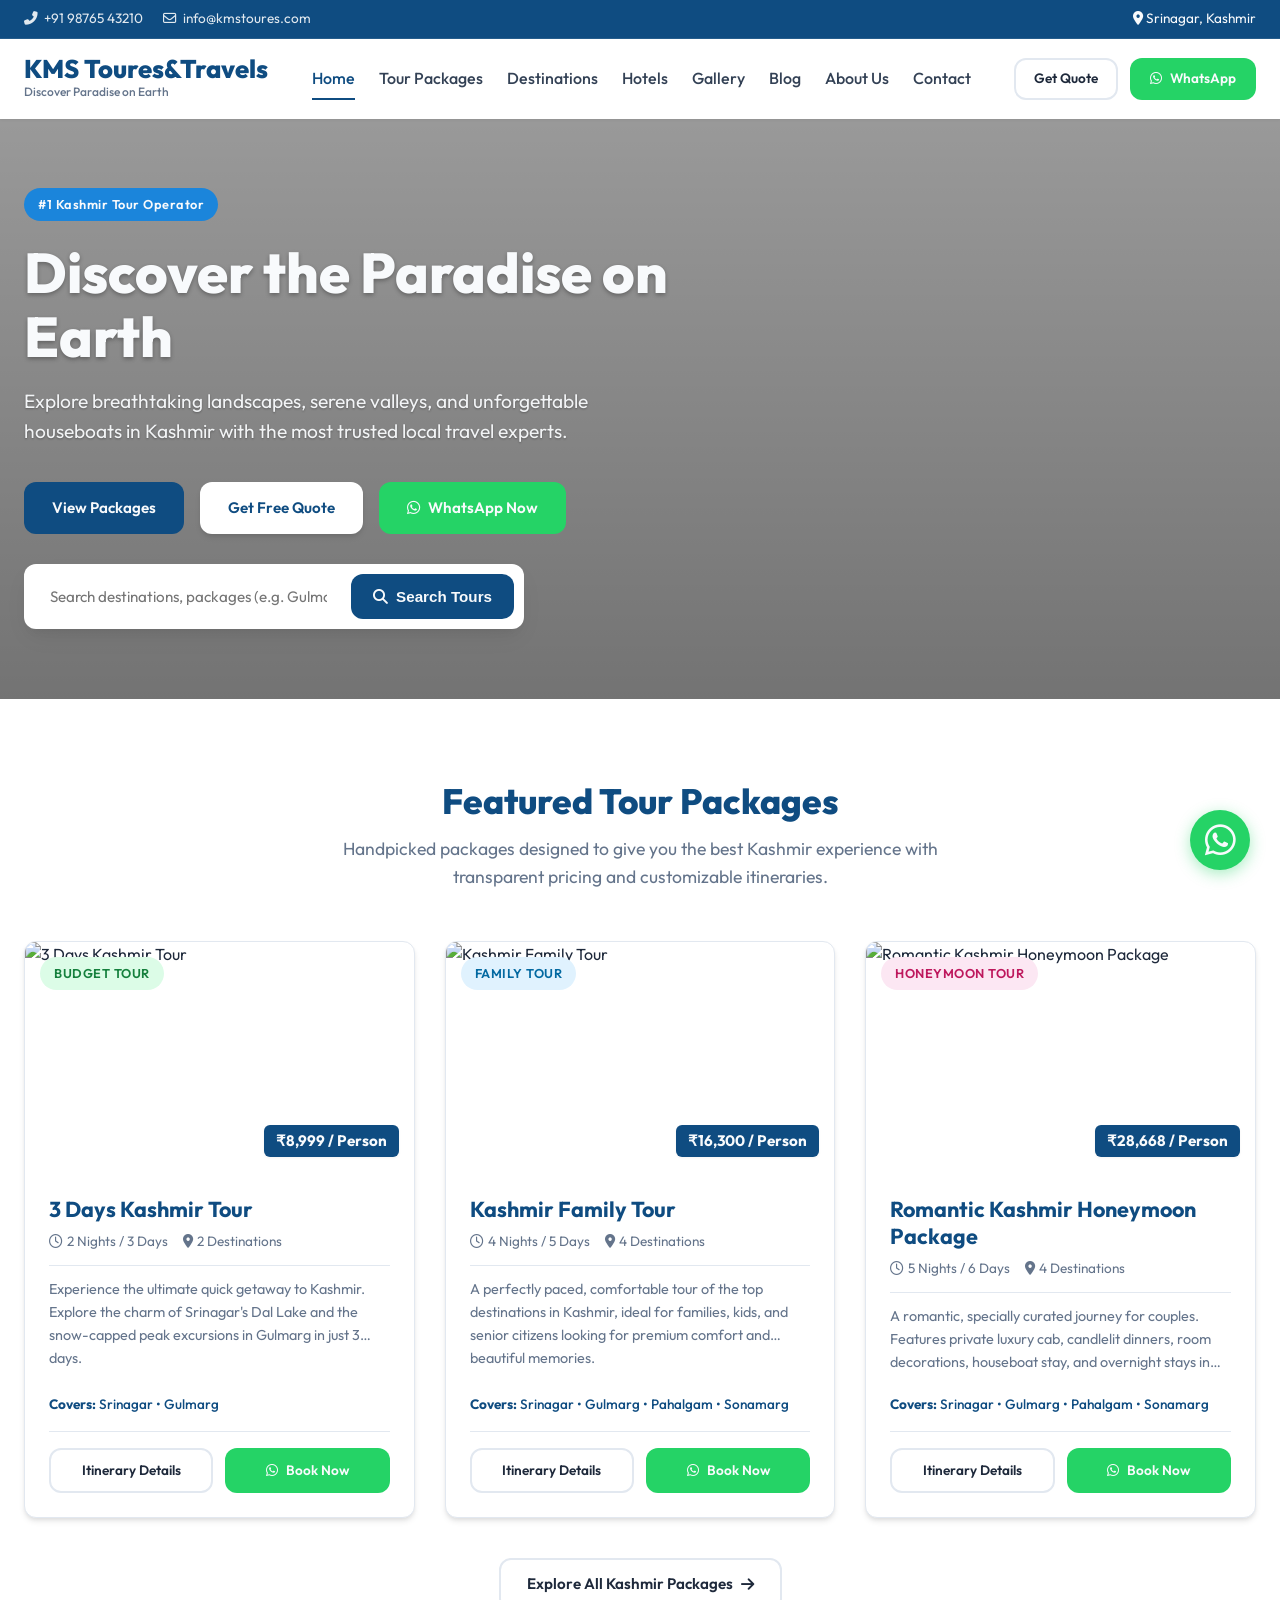
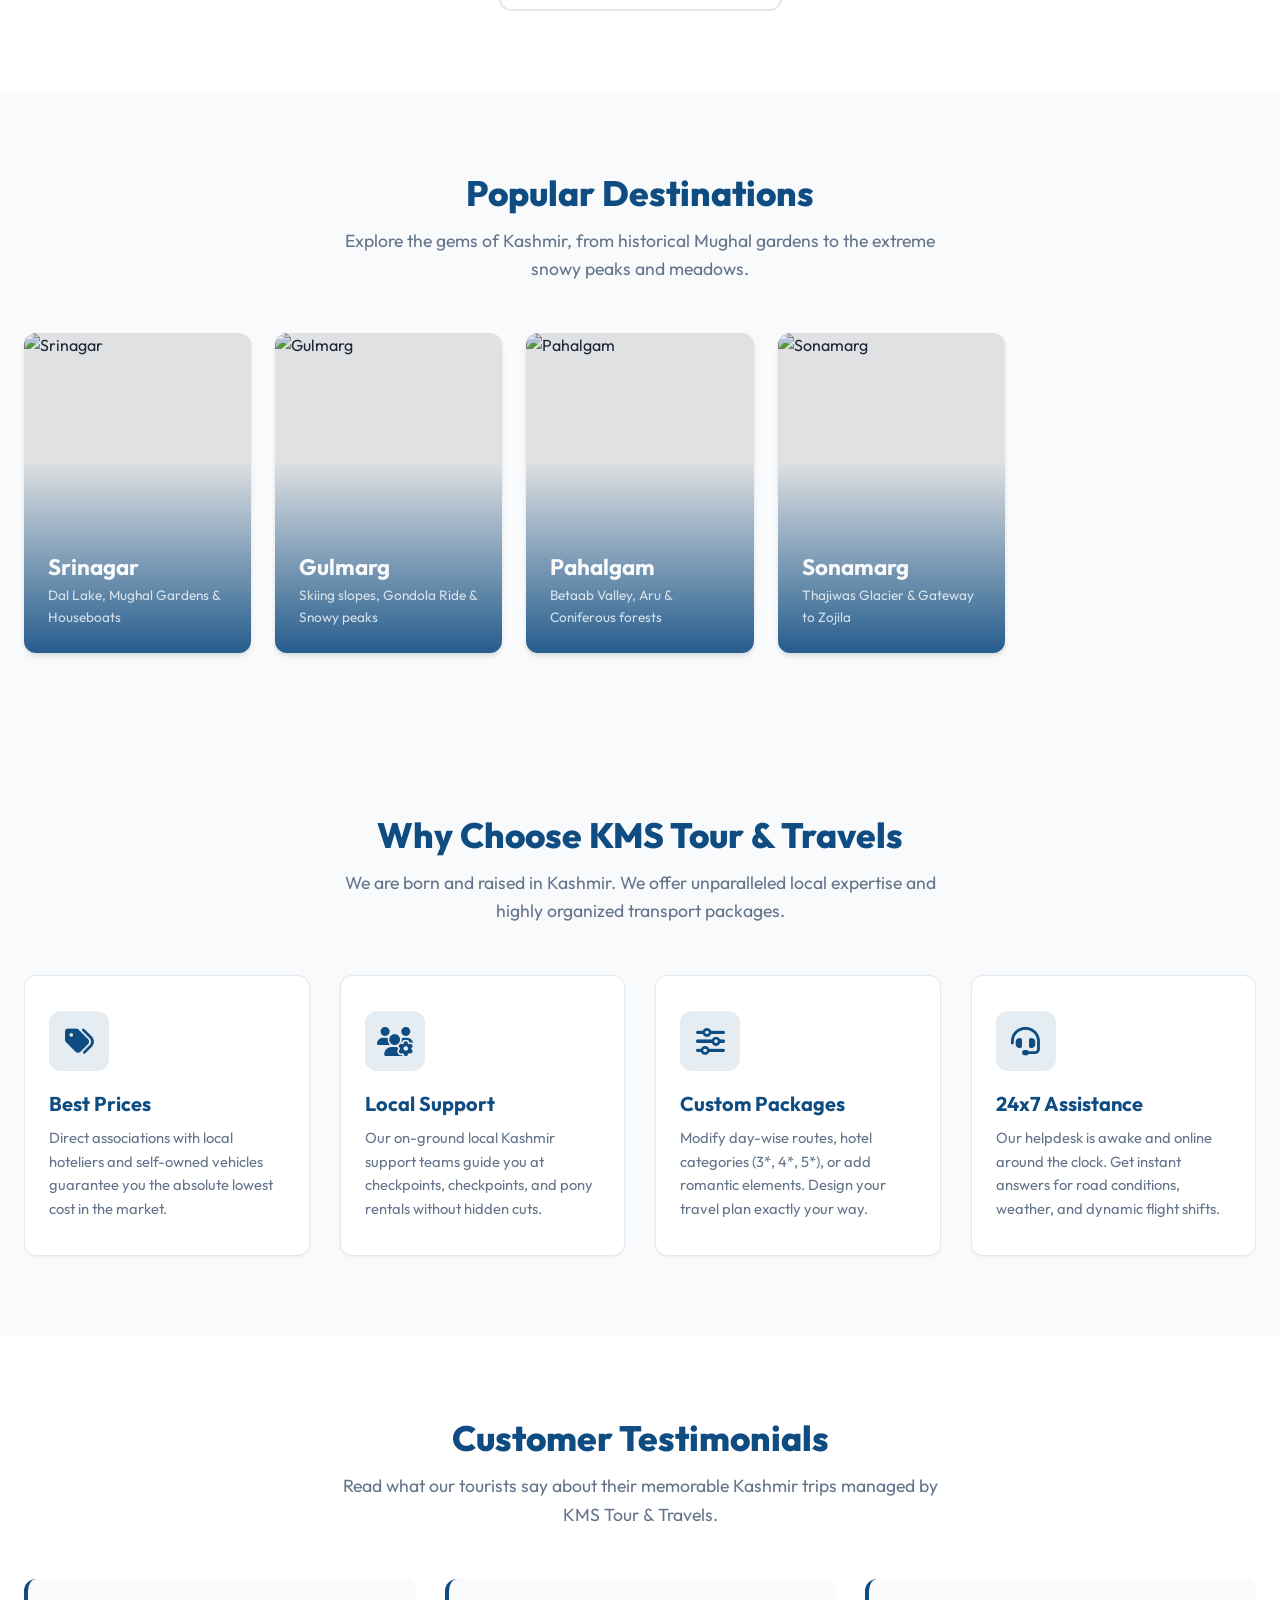
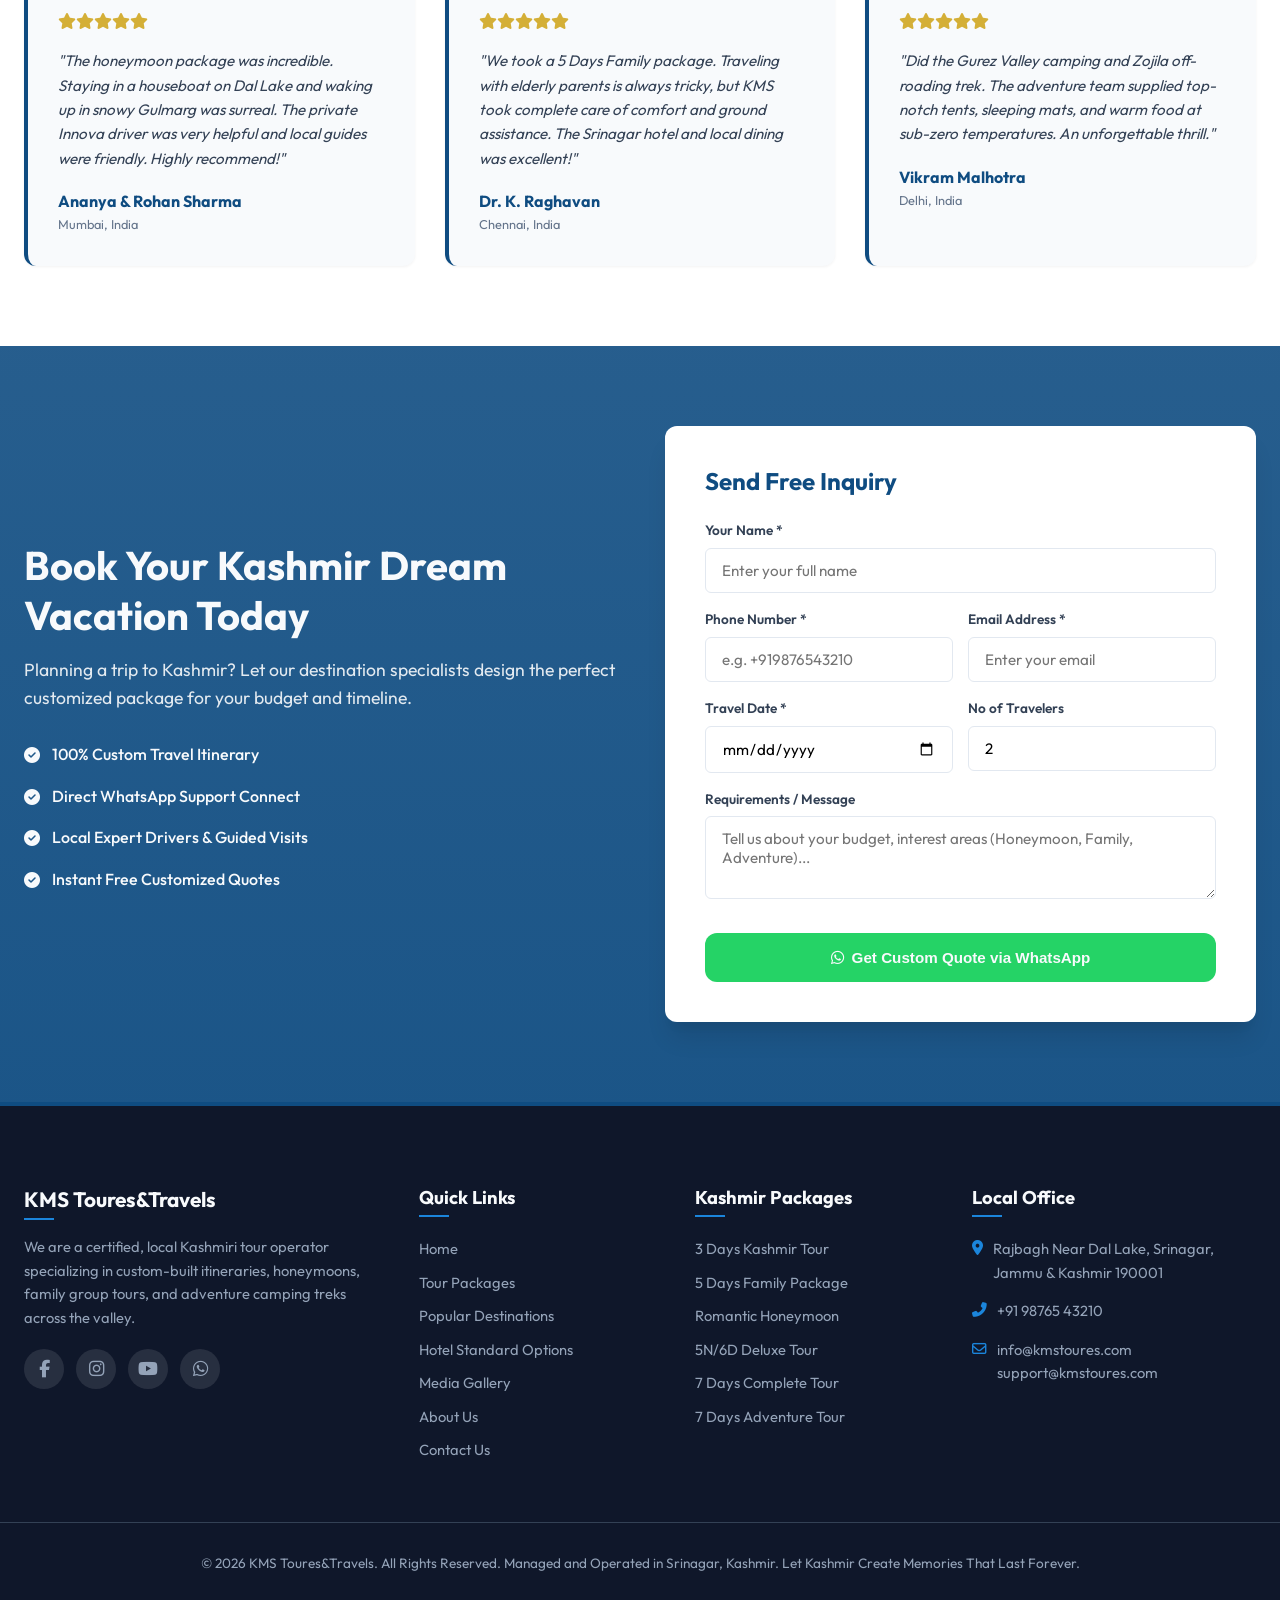
==== index.html @ 46120fe6 "Add responsive frontend website matching SRS and PPT slides" ====
<!DOCTYPE html>
<html lang="en">
<head>
  <meta charset="UTF-8">
  <meta name="viewport" content="width=device-width, initial-scale=1.0">
  <title>KMS Toures&Travels | Discover Paradise on Earth (Kashmir Tour Packages 2026)</title>
  <meta name="description" content="KMS Toures & Travels provides premium Kashmir tour packages. Experience Srinagar, Gulmarg, Pahalgam, and Sonamarg with local experts, custom packages, and 24x7 support.">
  <meta name="keywords" content="Kashmir Tour Packages, Kashmir Family Tour, Kashmir Honeymoon Package, Kashmir Trip Cost, Srinagar Gulmarg Pahalgam Tour, Best Kashmir Tour Package">
  
  <!-- Font Awesome Icons -->
  <link rel="stylesheet" href="https://cdnjs.cloudflare.com/ajax/libs/font-awesome/6.4.0/css/all.min.css">
  
  <!-- CSS Stylesheet -->
  <link rel="stylesheet" href="assets/css/style.css">
</head>
<body>

  <!-- Top Contact Bar -->
  <div class="top-bar">
    <div class="container flex justify-between align-center">
      <div class="contact-info">
        <a href="tel:+919876543210"><i class="fas fa-phone-alt"></i> +91 98765 43210</a>
        <a href="mailto:info@kmstoures.com"><i class="far fa-envelope"></i> info@kmstoures.com</a>
      </div>
      <div class="contact-info">
        <span><i class="fas fa-map-marker-alt"></i> Srinagar, Kashmir</span>
      </div>
    </div>
  </div>

  <!-- Header & Navbar -->
  <header>
    <div class="container navbar flex justify-between align-center">
      <a href="index.html" class="logo">
        <h1>KMS Toures&Travels</h1>
        <p>Discover Paradise on Earth</p>
      </a>
      
      <nav class="nav-menu">
        <a href="index.html" class="active">Home</a>
        <a href="packages.html">Tour Packages</a>
        <a href="destinations.html">Destinations</a>
        <a href="hotels.html">Hotels</a>
        <a href="gallery.html">Gallery</a>
        <a href="blog.html">Blog</a>
        <a href="about.html">About Us</a>
        <a href="contact.html">Contact</a>
      </nav>

      <div class="nav-actions align-center">
        <a href="contact.html" class="btn btn-outline">Get Quote</a>
        <a href="https://api.whatsapp.com/send?phone=919876543210" target="_blank" class="btn btn-whatsapp"><i class="fab fa-whatsapp"></i> WhatsApp</a>
      </div>

      <button class="menu-toggle">
        <i class="fas fa-bars"></i>
      </button>
    </div>
  </header>

  <!-- Hero Section -->
  <section class="hero">
    <div class="container">
      <div class="hero-content">
        <span class="hero-badge">#1 Kashmir Tour Operator</span>
        <h1>Discover the Paradise on Earth</h1>
        <p>Explore breathtaking landscapes, serene valleys, and unforgettable houseboats in Kashmir with the most trusted local travel experts.</p>
        
        <div class="hero-ctas">
          <a href="packages.html" class="btn btn-primary">View Packages</a>
          <a href="contact.html" class="btn btn-white">Get Free Quote</a>
          <a href="https://api.whatsapp.com/send?phone=919876543210" target="_blank" class="btn btn-whatsapp"><i class="fab fa-whatsapp"></i> WhatsApp Now</a>
        </div>

        <div class="search-container">
          <input type="text" id="home-search-input" placeholder="Search destinations, packages (e.g. Gulmarg, Honeymoon)...">
          <button id="home-search-btn" class="btn btn-primary"><i class="fas fa-search"></i> Search Tours</button>
        </div>
      </div>
    </div>
  </section>

  <!-- Featured Tour Packages -->
  <section class="section-padding">
    <div class="container">
      <div class="section-header text-center">
        <h2>Featured Tour Packages</h2>
        <p>Handpicked packages designed to give you the best Kashmir experience with transparent pricing and customizable itineraries.</p>
      </div>

      <div class="grid packages-grid" id="featured-packages-container">
        <!-- Dynamically Rendered via JS -->
      </div>

      <div class="text-center" style="margin-top: 40px;">
        <a href="packages.html" class="btn btn-outline">Explore All Kashmir Packages <i class="fas fa-arrow-right"></i></a>
      </div>
    </div>
  </section>

  <!-- Popular Destinations Grid -->
  <section class="section-padding" style="background-color: var(--bg-light);">
    <div class="container">
      <div class="section-header text-center">
        <h2>Popular Destinations</h2>
        <p>Explore the gems of Kashmir, from historical Mughal gardens to the extreme snowy peaks and meadows.</p>
      </div>

      <div class="grid destinations-grid">
        <div class="destination-card" onclick="window.location.href='destinations.html'">
          <img src="https://images.unsplash.com/photo-1595841696660-35cc59430a3b?auto=format&fit=crop&w=400&q=80" alt="Srinagar">
          <div class="destination-overlay">
            <h3>Srinagar</h3>
            <span>Dal Lake, Mughal Gardens & Houseboats</span>
          </div>
        </div>
        <div class="destination-card" onclick="window.location.href='destinations.html'">
          <img src="https://images.unsplash.com/photo-1566837945700-30057527ade0?auto=format&fit=crop&w=400&q=80" alt="Gulmarg">
          <div class="destination-overlay">
            <h3>Gulmarg</h3>
            <span>Skiing slopes, Gondola Ride & Snowy peaks</span>
          </div>
        </div>
        <div class="destination-card" onclick="window.location.href='destinations.html'">
          <img src="https://images.unsplash.com/photo-1590053413809-51c385115c6e?auto=format&fit=crop&w=400&q=80" alt="Pahalgam">
          <div class="destination-overlay">
            <h3>Pahalgam</h3>
            <span>Betaab Valley, Aru & Coniferous forests</span>
          </div>
        </div>
        <div class="destination-card" onclick="window.location.href='destinations.html'">
          <img src="https://images.unsplash.com/photo-1626082927389-6cd097cdc6ec?auto=format&fit=crop&w=400&q=80" alt="Sonamarg">
          <div class="destination-overlay">
            <h3>Sonamarg</h3>
            <span>Thajiwas Glacier & Gateway to Zojila</span>
          </div>
        </div>
      </div>
    </div>
  </section>

  <!-- Why Choose Us -->
  <section class="section-padding why-choose-us">
    <div class="container">
      <div class="section-header text-center">
        <h2>Why Choose KMS Tour & Travels</h2>
        <p>We are born and raised in Kashmir. We offer unparalleled local expertise and highly organized transport packages.</p>
      </div>

      <div class="grid features-grid">
        <div class="feature-box">
          <div class="feature-icon-wrap"><i class="fas fa-tags"></i></div>
          <h3>Best Prices</h3>
          <p>Direct associations with local hoteliers and self-owned vehicles guarantee you the absolute lowest cost in the market.</p>
        </div>
        <div class="feature-box">
          <div class="feature-icon-wrap"><i class="fas fa-users-cog"></i></div>
          <h3>Local Support</h3>
          <p>Our on-ground local Kashmir support teams guide you at checkpoints, checkpoints, and pony rentals without hidden cuts.</p>
        </div>
        <div class="feature-box">
          <div class="feature-icon-wrap"><i class="fas fa-sliders-h"></i></div>
          <h3>Custom Packages</h3>
          <p>Modify day-wise routes, hotel categories (3*, 4*, 5*), or add romantic elements. Design your travel plan exactly your way.</p>
        </div>
        <div class="feature-box">
          <div class="feature-icon-wrap"><i class="fas fa-headset"></i></div>
          <h3>24x7 Assistance</h3>
          <p>Our helpdesk is awake and online around the clock. Get instant answers for road conditions, weather, and dynamic flight shifts.</p>
        </div>
      </div>
    </div>
  </section>

  <!-- Testimonials Section -->
  <section class="section-padding testimonials-section">
    <div class="container">
      <div class="section-header text-center">
        <h2>Customer Testimonials</h2>
        <p>Read what our tourists say about their memorable Kashmir trips managed by KMS Tour & Travels.</p>
      </div>

      <div class="grid testimonials-grid">
        <div class="testimonial-card">
          <div class="rating">
            <i class="fas fa-star"></i><i class="fas fa-star"></i><i class="fas fa-star"></i><i class="fas fa-star"></i><i class="fas fa-star"></i>
          </div>
          <p>"The honeymoon package was incredible. Staying in a houseboat on Dal Lake and waking up in snowy Gulmarg was surreal. The private Innova driver was very helpful and local guides were friendly. Highly recommend!"</p>
          <div class="user-info">
            <h4>Ananya & Rohan Sharma</h4>
            <span>Mumbai, India</span>
          </div>
        </div>
        <div class="testimonial-card">
          <div class="rating">
            <i class="fas fa-star"></i><i class="fas fa-star"></i><i class="fas fa-star"></i><i class="fas fa-star"></i><i class="fas fa-star"></i>
          </div>
          <p>"We took a 5 Days Family package. Traveling with elderly parents is always tricky, but KMS took complete care of comfort and ground assistance. The Srinagar hotel and local dining was excellent!"</p>
          <div class="user-info">
            <h4>Dr. K. Raghavan</h4>
            <span>Chennai, India</span>
          </div>
        </div>
        <div class="testimonial-card">
          <div class="rating">
            <i class="fas fa-star"></i><i class="fas fa-star"></i><i class="fas fa-star"></i><i class="fas fa-star"></i><i class="fas fa-star"></i>
          </div>
          <p>"Did the Gurez Valley camping and Zojila off-roading trek. The adventure team supplied top-notch tents, sleeping mats, and warm food at sub-zero temperatures. An unforgettable thrill."</p>
          <div class="user-info">
            <h4>Vikram Malhotra</h4>
            <span>Delhi, India</span>
          </div>
        </div>
      </div>
    </div>
  </section>

  <!-- Quick Inquiry Form Section -->
  <section class="section-padding quick-inquiry-section">
    <div class="container grid inquiry-wrapper">
      <div class="inquiry-info">
        <h2>Book Your Kashmir Dream Vacation Today</h2>
        <p>Planning a trip to Kashmir? Let our destination specialists design the perfect customized package for your budget and timeline.</p>
        <ul class="inquiry-bullets">
          <li><i class="fas fa-check-circle"></i> 100% Custom Travel Itinerary</li>
          <li><i class="fas fa-check-circle"></i> Direct WhatsApp Support Connect</li>
          <li><i class="fas fa-check-circle"></i> Local Expert Drivers & Guided Visits</li>
          <li><i class="fas fa-check-circle"></i> Instant Free Customized Quotes</li>
        </ul>
      </div>

      <div class="inquiry-form-card" id="quick-inquiry">
        <h3>Send Free Inquiry</h3>
        <form id="home-inquiry-form">
          <div class="form-group">
            <label for="name">Your Name *</label>
            <input type="text" name="name" class="form-control" placeholder="Enter your full name" required>
          </div>
          <div class="grid" style="grid-template-columns: 1fr 1fr; gap: 15px;">
            <div class="form-group">
              <label for="phone">Phone Number *</label>
              <input type="tel" name="phone" class="form-control" placeholder="e.g. +919876543210" required>
            </div>
            <div class="form-group">
              <label for="email">Email Address *</label>
              <input type="email" name="email" class="form-control" placeholder="Enter your email" required>
            </div>
          </div>
          <div class="grid" style="grid-template-columns: 1fr 1fr; gap: 15px;">
            <div class="form-group">
              <label for="travel_date">Travel Date *</label>
              <input type="date" name="travel_date" class="form-control" required>
            </div>
            <div class="form-group">
              <label for="travelers">No of Travelers</label>
              <input type="number" name="travelers" class="form-control" min="1" value="2">
            </div>
          </div>
          <div class="form-group">
            <label for="message">Requirements / Message</label>
            <textarea name="message" class="form-control" rows="3" placeholder="Tell us about your budget, interest areas (Honeymoon, Family, Adventure)..."></textarea>
          </div>
          <button type="submit" class="btn btn-whatsapp"><i class="fab fa-whatsapp"></i> Get Custom Quote via WhatsApp</button>
        </form>
      </div>
    </div>
  </section>

  <!-- Footer -->
  <footer>
    <div class="container grid footer-grid">
      <div class="footer-column">
        <h3 style="color: var(--text-light); font-size: 1.3rem; margin-bottom: 15px;">KMS Toures&Travels</h3>
        <p>We are a certified, local Kashmiri tour operator specializing in custom-built itineraries, honeymoons, family group tours, and adventure camping treks across the valley.</p>
        <div class="social-icons-group">
          <a href="#" target="_blank"><i class="fab fa-facebook-f"></i></a>
          <a href="#" target="_blank"><i class="fab fa-instagram"></i></a>
          <a href="#" target="_blank"><i class="fab fa-youtube"></i></a>
          <a href="https://api.whatsapp.com/send?phone=919876543210" target="_blank"><i class="fab fa-whatsapp"></i></a>
        </div>
      </div>
      <div class="footer-column">
        <h3>Quick Links</h3>
        <ul class="footer-links">
          <li><a href="index.html">Home</a></li>
          <li><a href="packages.html">Tour Packages</a></li>
          <li><a href="destinations.html">Popular Destinations</a></li>
          <li><a href="hotels.html">Hotel Standard Options</a></li>
          <li><a href="gallery.html">Media Gallery</a></li>
          <li><a href="about.html">About Us</a></li>
          <li><a href="contact.html">Contact Us</a></li>
        </ul>
      </div>
      <div class="footer-column">
        <h3>Kashmir Packages</h3>
        <ul class="footer-links">
          <li><a href="package-details.html?id=kashmir-3d">3 Days Kashmir Tour</a></li>
          <li><a href="package-details.html?id=family-5d">5 Days Family Package</a></li>
          <li><a href="package-details.html?id=honeymoon-6d">Romantic Honeymoon</a></li>
          <li><a href="package-details.html?id=srinagar-gulmarg-pahalgam-6d">5N/6D Deluxe Tour</a></li>
          <li><a href="package-details.html?id=complete-kashmir-7d">7 Days Complete Tour</a></li>
          <li><a href="package-details.html?id=adventure-kashmir">7 Days Adventure Tour</a></li>
        </ul>
      </div>
      <div class="footer-column">
        <h3>Local Office</h3>
        <ul class="footer-contact">
          <li><i class="fas fa-map-marker-alt"></i> <span>Rajbagh Near Dal Lake, Srinagar, Jammu & Kashmir 190001</span></li>
          <li><i class="fas fa-phone-alt"></i> <span>+91 98765 43210</span></li>
          <li><i class="far fa-envelope"></i> <span>info@kmstoures.com<br>support@kmstoures.com</span></li>
        </ul>
      </div>
    </div>
    <div class="footer-bottom">
      <div class="container">
        <p>&copy; 2026 KMS Toures&Travels. All Rights Reserved. Managed and Operated in Srinagar, Kashmir. Let Kashmir Create Memories That Last Forever.</p>
      </div>
    </div>
  </footer>

  <!-- Floating WhatsApp Button -->
  <a href="#" class="floating-whatsapp">
    <i class="fab fa-whatsapp"></i>
  </a>

  <!-- JavaScript Files -->
  <script src="assets/js/packages-data.js"></script>
  <script src="assets/js/main.js"></script>
</body>
</html>
---- assets/css/style.css ----
/* ==========================================================================
   KMS Tour & Travels - Premium Styling System
   ========================================================================== */

/* Import Google Fonts */
@import url('https://fonts.googleapis.com/css2?family=Outfit:wght@300;400;500;600;700;800&family=Playfair+Display:ital,wght@0,400;0,600;0,700;1,400&display=swap');

/* CSS Variables */
:root {
  --primary-color: #0f4c81; /* Royal Blue */
  --primary-rgb: 15, 76, 129;
  --secondary-color: #1b85db; /* Ice Blue */
  --accent-color: #25d366; /* WhatsApp Green */
  --accent-hover: #1ebd54;
  --gold-accent: #d4af37; /* Premium Gold */
  --text-dark: #1e293b;
  --text-muted: #64748b;
  --text-light: #f8fafc;
  --bg-light: #f8fafc;
  --bg-white: #ffffff;
  --border-color: #e2e8f0;
  
  /* Fonts */
  --font-heading: 'Playfair Display', serif;
  --font-body: 'Outfit', sans-serif;
  
  /* Transitions */
  --transition-fast: all 0.2s ease;
  --transition-normal: all 0.3s cubic-bezier(0.4, 0, 0.2, 1);
  --transition-slow: all 0.5s ease;
  
  /* Shadow & Radius */
  --shadow-sm: 0 1px 3px rgba(0,0,0,0.05);
  --shadow-md: 0 4px 6px -1px rgba(0,0,0,0.1), 0 2px 4px -1px rgba(0,0,0,0.06);
  --shadow-lg: 0 10px 25px -5px rgba(0,0,0,0.08), 0 8px 10px -6px rgba(0,0,0,0.05);
  --shadow-xl: 0 20px 25px -5px rgba(0,0,0,0.1), 0 10px 10px -5px rgba(0,0,0,0.04);
  
  --radius-sm: 6px;
  --radius-md: 12px;
  --radius-lg: 20px;
  --radius-full: 9999px;
  
  --max-width: 1280px;
}

/* Reset & Base Styles */
*, *::before, *::after {
  box-sizing: border-box;
  margin: 0;
  padding: 0;
}

html {
  scroll-behavior: smooth;
}

body {
  font-family: var(--font-body);
  color: var(--text-dark);
  background-color: var(--bg-white);
  line-height: 1.6;
  font-size: 16px;
  -webkit-font-smoothing: antialiased;
}

h1, h2, h3, h4, h5, h6 {
  font-family: var(--font-body);
  font-weight: 700;
  line-height: 1.25;
}

a {
  text-decoration: none;
  color: inherit;
  transition: var(--transition-fast);
}

img, video {
  max-width: 100%;
  height: auto;
  display: block;
}

ul {
  list-style: none;
}

.container {
  width: 100%;
  max-width: var(--max-width);
  margin: 0 auto;
  padding: 0 24px;
}

/* Utilities */
.section-padding {
  padding: 80px 0;
}
.text-center { text-align: center; }
.flex { display: flex; }
.grid { display: grid; }
.align-center { align-items: center; }
.justify-between { justify-content: space-between; }
.gap-1 { gap: 8px; }
.gap-2 { gap: 16px; }
.gap-3 { gap: 24px; }

/* Section Header */
.section-header {
  max-width: 600px;
  margin: 0 auto 50px auto;
}
.section-header h2 {
  font-size: 2.2rem;
  color: var(--primary-color);
  margin-bottom: 12px;
  font-family: var(--font-body);
  font-weight: 800;
  text-transform: capitalize;
}
.section-header p {
  color: var(--text-muted);
  font-size: 1.1rem;
}

/* Badge Categories */
.badge {
  display: inline-flex;
  align-items: center;
  padding: 6px 14px;
  border-radius: var(--radius-full);
  font-size: 0.8rem;
  font-weight: 600;
  text-transform: uppercase;
  letter-spacing: 0.5px;
}
.badge.family { background: #e0f2fe; color: #0369a1; }
.badge.honeymoon { background: #fce7f3; color: #be185d; }
.badge.adventure { background: #fef3c7; color: #b45309; }
.badge.budget { background: #dcfce7; color: #15803d; }
.badge.deluxe { background: #f3e8ff; color: #6b21a8; }
.badge.standard { background: #f1f5f9; color: #475569; }

/* Buttons */
.btn {
  display: inline-flex;
  align-items: center;
  justify-content: center;
  padding: 12px 26px;
  font-size: 0.95rem;
  font-weight: 600;
  border-radius: var(--radius-md);
  transition: var(--transition-normal);
  cursor: pointer;
  border: 2px solid transparent;
  gap: 8px;
}
.btn-primary {
  background-color: var(--primary-color);
  color: var(--text-light);
}
.btn-primary:hover {
  background-color: var(--secondary-color);
  transform: translateY(-2px);
  box-shadow: 0 4px 12px rgba(15, 76, 129, 0.25);
}
.btn-outline {
  border-color: var(--border-color);
  background-color: transparent;
  color: var(--text-dark);
}
.btn-outline:hover {
  border-color: var(--primary-color);
  color: var(--primary-color);
  transform: translateY(-2px);
}
.btn-white {
  background-color: var(--bg-white);
  color: var(--primary-color);
  box-shadow: var(--shadow-md);
}
.btn-white:hover {
  background-color: var(--primary-color);
  color: var(--text-light);
  transform: translateY(-2px);
}
.btn-whatsapp {
  background-color: var(--accent-color);
  color: var(--text-light);
}
.btn-whatsapp:hover {
  background-color: var(--accent-hover);
  transform: translateY(-2px);
  box-shadow: 0 4px 12px rgba(37, 211, 102, 0.25);
}

/* ==========================================================================
   Header & Top Bar
   ========================================================================== */
.top-bar {
  background-color: var(--primary-color);
  color: var(--text-light);
  padding: 8px 0;
  font-size: 0.85rem;
  font-weight: 400;
  border-bottom: 1px solid rgba(255,255,255,0.1);
}
.top-bar .contact-info, .top-bar .social-links {
  display: flex;
  gap: 20px;
}
.top-bar a {
  display: flex;
  align-items: center;
  gap: 6px;
  opacity: 0.9;
}
.top-bar a:hover {
  opacity: 1;
}

header {
  background-color: var(--bg-white);
  box-shadow: var(--shadow-sm);
  position: sticky;
  top: 0;
  z-index: 100;
}
.navbar {
  height: 80px;
}
.logo h1 {
  font-size: 1.6rem;
  color: var(--primary-color);
  font-weight: 800;
  line-height: 1;
}
.logo p {
  font-size: 0.75rem;
  color: var(--text-muted);
  font-weight: 500;
}
.nav-menu {
  display: flex;
  gap: 24px;
}
.nav-menu a {
  font-weight: 500;
  color: #334155;
  padding: 8px 0;
  position: relative;
}
.nav-menu a:hover, .nav-menu a.active {
  color: var(--primary-color);
}
.nav-menu a::after {
  content: '';
  position: absolute;
  bottom: 0;
  left: 0;
  width: 0;
  height: 2px;
  background-color: var(--primary-color);
  transition: var(--transition-fast);
}
.nav-menu a:hover::after, .nav-menu a.active::after {
  width: 100%;
}
.nav-actions {
  display: flex;
  gap: 12px;
}
.nav-actions .btn {
  padding: 8px 18px;
  font-size: 0.85rem;
}
.menu-toggle {
  display: none;
  background: none;
  border: none;
  font-size: 1.5rem;
  cursor: pointer;
  color: var(--text-dark);
}

/* ==========================================================================
   Hero Section
   ========================================================================== */
.hero {
  position: relative;
  min-height: 580px;
  display: flex;
  align-items: center;
  background: linear-gradient(rgba(0,0,0,0.4), rgba(0,0,0,0.55)), url('https://images.unsplash.com/photo-1566837945700-30057527ade0?auto=format&fit=crop&w=1600&q=80') no-repeat center center/cover;
  color: var(--text-light);
  padding: 60px 0;
}
.hero-content {
  max-width: 650px;
}
.hero-badge {
  background-color: var(--secondary-color);
  color: var(--text-light);
  display: inline-block;
  padding: 6px 14px;
  border-radius: var(--radius-full);
  font-weight: 600;
  font-size: 0.8rem;
  margin-bottom: 20px;
  letter-spacing: 0.5px;
}
.hero h1 {
  font-size: 3.5rem;
  line-height: 1.15;
  margin-bottom: 16px;
  font-weight: 800;
  text-shadow: 0 2px 4px rgba(0,0,0,0.3);
}
.hero p {
  font-size: 1.2rem;
  margin-bottom: 35px;
  opacity: 0.95;
  text-shadow: 0 1px 2px rgba(0,0,0,0.3);
}
.hero-ctas {
  display: flex;
  gap: 16px;
  flex-wrap: wrap;
}

/* Search Bar Container */
.search-container {
  background-color: var(--bg-white);
  border-radius: var(--radius-md);
  padding: 10px;
  box-shadow: var(--shadow-lg);
  margin-top: 30px;
  display: flex;
  gap: 8px;
  max-width: 500px;
}
.search-container input {
  border: none;
  padding: 12px 16px;
  font-size: 0.95rem;
  width: 100%;
  outline: none;
  font-family: var(--font-body);
}
.search-container .btn {
  padding: 12px 20px;
  white-space: nowrap;
}

/* ==========================================================================
   Home - featured & sections
   ========================================================================== */
.packages-grid {
  grid-template-columns: repeat(auto-fill, minmax(350px, 1fr));
  gap: 30px;
}
.package-card {
  background-color: var(--bg-white);
  border-radius: var(--radius-md);
  overflow: hidden;
  box-shadow: var(--shadow-md);
  transition: var(--transition-normal);
  display: flex;
  flex-direction: column;
  border: 1px solid var(--border-color);
  position: relative;
}
.package-card:hover {
  transform: translateY(-5px);
  box-shadow: var(--shadow-xl);
}
.card-image-wrap {
  position: relative;
  height: 230px;
  overflow: hidden;
}
.card-image-wrap img {
  width: 100%;
  height: 100%;
  object-fit: cover;
  transition: var(--transition-slow);
}
.package-card:hover .card-image-wrap img {
  transform: scale(1.08);
}
.card-badge {
  position: absolute;
  top: 15px;
  left: 15px;
  z-index: 10;
}
.card-price-badge {
  position: absolute;
  bottom: 15px;
  right: 15px;
  background-color: var(--primary-color);
  color: var(--text-light);
  padding: 4px 12px;
  border-radius: var(--radius-sm);
  font-weight: 700;
  font-size: 0.95rem;
  box-shadow: var(--shadow-sm);
}
.card-body {
  padding: 24px;
  display: flex;
  flex-direction: column;
  flex-grow: 1;
}
.card-body h3 {
  font-size: 1.35rem;
  color: var(--primary-color);
  margin-bottom: 8px;
}
.card-meta {
  display: flex;
  gap: 15px;
  font-size: 0.85rem;
  color: var(--text-muted);
  margin-bottom: 12px;
  border-bottom: 1px solid var(--border-color);
  padding-bottom: 12px;
}
.card-meta span {
  display: flex;
  align-items: center;
  gap: 4px;
}
.card-desc {
  font-size: 0.9rem;
  color: var(--text-muted);
  margin-bottom: 20px;
  display: -webkit-box;
  -webkit-line-clamp: 3;
  -webkit-box-orient: vertical;
  overflow: hidden;
  flex-grow: 1;
}
.card-footer {
  display: flex;
  gap: 12px;
  border-top: 1px solid var(--border-color);
  padding-top: 16px;
}
.card-footer .btn {
  flex: 1;
  padding: 10px;
  font-size: 0.85rem;
}

/* Destinations Grid */
.destinations-grid {
  grid-template-columns: repeat(auto-fill, minmax(220px, 1fr));
  gap: 24px;
}
.destination-card {
  height: 320px;
  border-radius: var(--radius-md);
  overflow: hidden;
  position: relative;
  box-shadow: var(--shadow-md);
  cursor: pointer;
}
.destination-card img {
  width: 100%;
  height: 100%;
  object-fit: cover;
  transition: var(--transition-slow);
}
.destination-overlay {
  position: absolute;
  inset: 0;
  background: linear-gradient(to top, rgba(15, 76, 129, 0.9) 0%, rgba(0,0,0,0.1) 60%);
  display: flex;
  flex-direction: column;
  justify-content: flex-end;
  padding: 24px;
  color: var(--text-light);
  transition: var(--transition-normal);
}
.destination-overlay h3 {
  font-size: 1.4rem;
  font-weight: 700;
  margin-bottom: 4px;
}
.destination-overlay span {
  font-size: 0.85rem;
  opacity: 0.8;
}
.destination-card:hover img {
  transform: scale(1.08);
}
.destination-card:hover .destination-overlay {
  background: linear-gradient(to top, rgba(15, 76, 129, 0.95) 0%, rgba(15, 76, 129, 0.4) 100%);
}

/* Why Choose Us Section */
.why-choose-us {
  background-color: var(--bg-light);
}
.features-grid {
  grid-template-columns: repeat(auto-fit, minmax(250px, 1fr));
  gap: 30px;
}
.feature-box {
  background: var(--bg-white);
  padding: 35px 24px;
  border-radius: var(--radius-md);
  border: 1px solid var(--border-color);
  box-shadow: var(--shadow-sm);
  transition: var(--transition-normal);
}
.feature-box:hover {
  transform: translateY(-5px);
  box-shadow: var(--shadow-lg);
  border-color: var(--secondary-color);
}
.feature-icon-wrap {
  width: 60px;
  height: 60px;
  border-radius: var(--radius-md);
  background-color: rgba(15, 76, 129, 0.1);
  color: var(--primary-color);
  display: flex;
  align-items: center;
  justify-content: center;
  font-size: 1.8rem;
  margin-bottom: 20px;
}
.feature-box h3 {
  font-size: 1.25rem;
  margin-bottom: 10px;
  color: var(--primary-color);
}
.feature-box p {
  font-size: 0.92rem;
  color: var(--text-muted);
}

/* Testimonials & Reviews */
.testimonials-section {
  background-color: var(--bg-white);
}
.testimonials-grid {
  grid-template-columns: repeat(auto-fit, minmax(300px, 1fr));
  gap: 30px;
}
.testimonial-card {
  background-color: var(--bg-light);
  padding: 30px;
  border-radius: var(--radius-md);
  border-left: 4px solid var(--primary-color);
  box-shadow: var(--shadow-sm);
}
.rating {
  color: var(--gold-accent);
  margin-bottom: 15px;
}
.testimonial-card p {
  font-style: italic;
  color: #334155;
  font-size: 0.95rem;
  margin-bottom: 20px;
}
.user-info h4 {
  font-size: 1rem;
  color: var(--primary-color);
}
.user-info span {
  font-size: 0.8rem;
  color: var(--text-muted);
}

/* Quick Inquiry Section */
.quick-inquiry-section {
  background: linear-gradient(rgba(15, 76, 129, 0.9), rgba(15, 76, 129, 0.95)), url('https://images.unsplash.com/photo-1598091383021-15ddea10925d?auto=format&fit=crop&w=1600&q=80') no-repeat center center/cover;
  color: var(--text-light);
}
.inquiry-wrapper {
  grid-template-columns: 1fr 1fr;
  gap: 50px;
  align-items: center;
}
.inquiry-info h2 {
  font-size: 2.5rem;
  margin-bottom: 16px;
  font-family: var(--font-body);
}
.inquiry-info p {
  font-size: 1.1rem;
  opacity: 0.9;
  margin-bottom: 30px;
}
.inquiry-bullets li {
  display: flex;
  align-items: center;
  gap: 12px;
  margin-bottom: 16px;
  font-weight: 500;
}
.inquiry-form-card {
  background: var(--bg-white);
  padding: 40px;
  border-radius: var(--radius-md);
  box-shadow: var(--shadow-xl);
  color: var(--text-dark);
}
.inquiry-form-card h3 {
  font-size: 1.5rem;
  color: var(--primary-color);
  margin-bottom: 24px;
}
.form-group {
  margin-bottom: 16px;
}
.form-group label {
  display: block;
  font-size: 0.85rem;
  font-weight: 600;
  margin-bottom: 6px;
  color: #334155;
}
.form-control {
  width: 100%;
  padding: 12px 16px;
  border: 1px solid var(--border-color);
  border-radius: var(--radius-sm);
  outline: none;
  font-family: var(--font-body);
  font-size: 0.95rem;
  transition: var(--transition-fast);
}
.form-control:focus {
  border-color: var(--primary-color);
  box-shadow: 0 0 0 3px rgba(15, 76, 129, 0.15);
}
.inquiry-form-card .btn {
  width: 100%;
  padding: 14px;
  margin-top: 10px;
}

/* ==========================================================================
   Page Headers (Shared)
   ========================================================================== */
.page-banner {
  background: linear-gradient(rgba(15, 76, 129, 0.85), rgba(15, 76, 129, 0.85)), url('https://images.unsplash.com/photo-1595841696660-35cc59430a3b?auto=format&fit=crop&w=1600&q=80') no-repeat center center/cover;
  color: var(--text-light);
  padding: 70px 0;
  text-center: center;
}
.page-banner h1 {
  font-size: 2.8rem;
  font-weight: 800;
  margin-bottom: 8px;
}
.breadcrumbs {
  font-size: 0.9rem;
  opacity: 0.9;
}
.breadcrumbs a:hover {
  text-decoration: underline;
}

/* ==========================================================================
   Package Details Page Styles
   ========================================================================== */
.details-layout {
  grid-template-columns: 2fr 1fr;
  gap: 40px;
}
.details-main-content h2.detail-sec-title {
  font-size: 1.6rem;
  color: var(--primary-color);
  margin: 30px 0 20px 0;
  padding-bottom: 8px;
  border-bottom: 2px solid var(--border-color);
}
.package-highlights-bar {
  display: flex;
  flex-wrap: wrap;
  gap: 15px;
  background-color: var(--bg-light);
  padding: 20px;
  border-radius: var(--radius-md);
  margin-bottom: 30px;
}
.highlight-pill {
  display: flex;
  align-items: center;
  gap: 8px;
  font-size: 0.9rem;
  font-weight: 500;
  color: #334155;
  background: var(--bg-white);
  padding: 8px 16px;
  border-radius: var(--radius-sm);
  border: 1px solid var(--border-color);
}
.highlight-pill i {
  color: var(--primary-color);
}

/* Day-wise Itinerary Accordion */
.itinerary-timeline {
  position: relative;
  padding-left: 24px;
}
.itinerary-timeline::before {
  content: '';
  position: absolute;
  left: 10px;
  top: 15px;
  bottom: 15px;
  width: 2px;
  background-color: var(--border-color);
  z-index: 1;
}
.itinerary-day-card {
  background: var(--bg-white);
  border: 1px solid var(--border-color);
  border-radius: var(--radius-md);
  margin-bottom: 20px;
  position: relative;
  z-index: 2;
  box-shadow: var(--shadow-sm);
  transition: var(--transition-normal);
}
.itinerary-day-card::before {
  content: '';
  position: absolute;
  left: -20px;
  top: 24px;
  width: 10px;
  height: 10px;
  border-radius: 50%;
  background-color: var(--primary-color);
  box-shadow: 0 0 0 4px rgba(15, 76, 129, 0.2);
}
.itinerary-day-header {
  padding: 20px 24px;
  display: flex;
  justify-content: space-between;
  align-items: center;
  cursor: pointer;
  user-select: none;
}
.itinerary-day-title {
  display: flex;
  align-items: flex-start;
  gap: 15px;
}
.day-number {
  background: var(--primary-color);
  color: var(--text-light);
  font-weight: 700;
  font-size: 0.85rem;
  width: 50px;
  height: 24px;
  display: flex;
  align-items: center;
  justify-content: center;
  border-radius: var(--radius-sm);
  flex-shrink: 0;
  margin-top: 2px;
}
.day-title-text h4 {
  font-size: 1.1rem;
  color: var(--primary-color);
}
.day-travel-time {
  font-size: 0.8rem;
  color: var(--text-muted);
  font-weight: 500;
}
.itinerary-day-header i {
  font-size: 1.2rem;
  color: var(--text-muted);
  transition: var(--transition-fast);
}
.itinerary-day-content {
  padding: 0 24px 24px 24px;
  border-top: 1px dashed var(--border-color);
  display: none;
}
.itinerary-day-card.active .itinerary-day-content {
  display: block;
}
.itinerary-day-card.active .itinerary-day-header i {
  transform: rotate(180deg);
  color: var(--primary-color);
}
.places-pill-list {
  display: flex;
  flex-wrap: wrap;
  gap: 8px;
  margin: 15px 0 10px 0;
}
.places-pill {
  font-size: 0.8rem;
  background-color: var(--bg-light);
  color: var(--primary-color);
  padding: 4px 10px;
  border-radius: var(--radius-sm);
  font-weight: 500;
  border: 1px solid var(--border-color);
}
.itinerary-day-content p {
  font-size: 0.95rem;
  color: #334155;
}
.itinerary-stay-badge {
  display: inline-flex;
  align-items: center;
  gap: 6px;
  margin-top: 12px;
  font-size: 0.82rem;
  font-weight: 600;
  color: var(--text-muted);
}

/* Pricing Table CSS */
.pricing-table-container {
  overflow-x: auto;
  margin: 20px 0;
  border-radius: var(--radius-md);
  border: 1px solid var(--border-color);
  box-shadow: var(--shadow-sm);
}
.price-table {
  width: 100%;
  border-collapse: collapse;
  text-align: left;
  background: var(--bg-white);
  min-width: 500px;
}
.price-table th, .price-table td {
  padding: 18px 24px;
  border-bottom: 1px solid var(--border-color);
}
.price-table th {
  background-color: var(--bg-light);
  color: var(--primary-color);
  font-weight: 700;
  font-size: 0.95rem;
}
.price-table td.price-cell {
  font-size: 1.15rem;
  font-weight: 700;
  color: var(--primary-color);
}
.price-table tr:last-child td {
  border-bottom: none;
}
.price-table tr.highlighted-row {
  background-color: rgba(15, 76, 129, 0.03);
}

/* Inclusions & Exclusions */
.inout-grid {
  grid-template-columns: 1fr 1fr;
  gap: 30px;
}
.inout-card {
  padding: 24px;
  border-radius: var(--radius-md);
  border: 1px solid var(--border-color);
  background: var(--bg-white);
}
.inout-card.inclusions { border-top: 4px solid var(--primary-color); }
.inout-card.exclusions { border-top: 4px solid #ef4444; }
.inout-card h3 {
  font-size: 1.25rem;
  margin-bottom: 18px;
  display: flex;
  align-items: center;
  gap: 8px;
}
.inout-card.inclusions h3 { color: var(--primary-color); }
.inout-card.exclusions h3 { color: #ef4444; }
.inout-list li {
  font-size: 0.92rem;
  color: #334155;
  margin-bottom: 12px;
  display: flex;
  align-items: flex-start;
  gap: 10px;
}
.inout-list li i {
  margin-top: 4px;
  flex-shrink: 0;
}
.inout-list li i.fa-check-circle { color: var(--primary-color); }
.inout-list li i.fa-times-circle { color: #ef4444; }

/* FAQ details styling */
.faq-accordion {
  border: 1px solid var(--border-color);
  border-radius: var(--radius-md);
  overflow: hidden;
}
.faq-item {
  border-bottom: 1px solid var(--border-color);
  background: var(--bg-white);
}
.faq-item:last-child {
  border-bottom: none;
}
.faq-question {
  padding: 20px 24px;
  display: flex;
  justify-content: space-between;
  align-items: center;
  cursor: pointer;
  font-weight: 600;
  color: var(--primary-color);
}
.faq-answer {
  padding: 0 24px 20px 24px;
  color: var(--text-muted);
  font-size: 0.92rem;
  display: none;
}
.faq-item.active .faq-answer {
  display: block;
}
.faq-item.active .faq-question i {
  transform: rotate(180deg);
  color: var(--primary-color);
}

/* Sidebar Inquiry Card */
.sidebar-sticky {
  position: sticky;
  top: 100px;
  z-index: 10;
}
.booking-sidebar-card {
  background: var(--bg-white);
  border: 1px solid var(--border-color);
  border-radius: var(--radius-md);
  box-shadow: var(--shadow-lg);
  padding: 30px;
}
.sidebar-price-banner {
  background-color: var(--primary-color);
  color: var(--text-light);
  padding: 16px 20px;
  border-radius: var(--radius-sm);
  margin-bottom: 24px;
  text-align: center;
}
.sidebar-price-banner span {
  font-size: 0.85rem;
  display: block;
  opacity: 0.85;
}
.sidebar-price-banner h3 {
  font-size: 1.8rem;
  font-weight: 800;
  font-family: var(--font-body);
}

/* ==========================================================================
   Filterable Packages Page
   ========================================================================== */
.filter-sidebar {
  background: var(--bg-light);
  padding: 24px;
  border-radius: var(--radius-md);
  border: 1px solid var(--border-color);
  margin-bottom: 30px;
  display: flex;
  flex-direction: column;
  gap: 20px;
}
.filter-row {
  display: flex;
  flex-wrap: wrap;
  gap: 12px;
  align-items: center;
}
.filter-title {
  font-weight: 600;
  font-size: 0.9rem;
  color: var(--text-dark);
}
.filter-btn {
  background: var(--bg-white);
  border: 1px solid var(--border-color);
  padding: 8px 18px;
  border-radius: var(--radius-full);
  font-size: 0.85rem;
  font-weight: 500;
  cursor: pointer;
  transition: var(--transition-fast);
}
.filter-btn.active, .filter-btn:hover {
  background-color: var(--primary-color);
  color: var(--text-light);
  border-color: var(--primary-color);
}
.search-input-group {
  position: relative;
  flex-grow: 1;
}
.search-input-group i {
  position: absolute;
  left: 15px;
  top: 50%;
  transform: translateY(-50%);
  color: var(--text-muted);
}
.search-input-group input {
  width: 100%;
  padding: 10px 15px 10px 40px;
  border: 1px solid var(--border-color);
  border-radius: var(--radius-md);
  outline: none;
  font-family: var(--font-body);
  font-size: 0.9rem;
}
.search-input-group input:focus {
  border-color: var(--primary-color);
}

/* ==========================================================================
   Destinations Page
   ========================================================================== */
.destinations-detail-grid {
  grid-template-columns: 1fr;
  gap: 50px;
}
.dest-row {
  grid-template-columns: 1fr 1.2fr;
  gap: 40px;
  align-items: center;
}
.dest-row:nth-child(even) {
  direction: rtl;
}
.dest-row:nth-child(even) .dest-text-content {
  direction: ltr;
}
.dest-img-wrap {
  border-radius: var(--radius-md);
  overflow: hidden;
  box-shadow: var(--shadow-lg);
  height: 350px;
}
.dest-img-wrap img {
  width: 100%;
  height: 100%;
  object-fit: cover;
}
.dest-text-content h2 {
  font-size: 2rem;
  color: var(--primary-color);
  margin-bottom: 12px;
}
.dest-info-meta {
  display: flex;
  gap: 20px;
  font-size: 0.85rem;
  margin-bottom: 16px;
  font-weight: 500;
  color: var(--text-muted);
}
.dest-text-content p {
  color: #334155;
  margin-bottom: 20px;
}

/* ==========================================================================
   Hotels Page
   ========================================================================== */
.hotels-grid {
  grid-template-columns: repeat(auto-fill, minmax(280px, 1fr));
  gap: 30px;
}
.hotel-card {
  background: var(--bg-white);
  border-radius: var(--radius-md);
  border: 1px solid var(--border-color);
  overflow: hidden;
  box-shadow: var(--shadow-sm);
  transition: var(--transition-normal);
}
.hotel-card:hover {
  transform: translateY(-5px);
  box-shadow: var(--shadow-lg);
}
.hotel-img {
  height: 200px;
  overflow: hidden;
}
.hotel-img img {
  width: 100%;
  height: 100%;
  object-fit: cover;
}
.hotel-body {
  padding: 24px;
}
.hotel-rating {
  color: var(--gold-accent);
  font-size: 0.85rem;
  margin-bottom: 8px;
}
.hotel-body h3 {
  font-size: 1.25rem;
  color: var(--primary-color);
  margin-bottom: 8px;
}
.hotel-amenities {
  display: flex;
  flex-wrap: wrap;
  gap: 8px;
  margin-bottom: 15px;
}
.hotel-amenities span {
  font-size: 0.78rem;
  background-color: var(--bg-light);
  padding: 4px 8px;
  border-radius: var(--radius-sm);
  color: var(--text-muted);
}
.hotel-price {
  font-size: 0.9rem;
  color: var(--text-muted);
}
.hotel-price strong {
  font-size: 1.15rem;
  color: var(--primary-color);
}

/* ==========================================================================
   Gallery Page CSS
   ========================================================================== */
.gallery-filter-bar {
  display: flex;
  justify-content: center;
  gap: 12px;
  margin-bottom: 40px;
}
.gallery-grid {
  grid-template-columns: repeat(auto-fill, minmax(280px, 1fr));
  gap: 20px;
}
.gallery-item {
  height: 250px;
  border-radius: var(--radius-md);
  overflow: hidden;
  box-shadow: var(--shadow-sm);
  position: relative;
  cursor: pointer;
}
.gallery-item img {
  width: 100%;
  height: 100%;
  object-fit: cover;
  transition: var(--transition-slow);
}
.gallery-item:hover img {
  transform: scale(1.08);
}
.gallery-item-overlay {
  position: absolute;
  inset: 0;
  background: rgba(15, 76, 129, 0.7);
  display: flex;
  align-items: center;
  justify-content: center;
  opacity: 0;
  transition: var(--transition-normal);
  color: var(--text-light);
}
.gallery-item:hover .gallery-item-overlay {
  opacity: 1;
}
.gallery-item-overlay i {
  font-size: 2rem;
}

/* ==========================================================================
   Blog Page CSS
   ========================================================================== */
.blog-grid {
  grid-template-columns: repeat(auto-fill, minmax(320px, 1fr));
  gap: 30px;
}
.blog-card {
  background: var(--bg-white);
  border: 1px solid var(--border-color);
  border-radius: var(--radius-md);
  overflow: hidden;
  box-shadow: var(--shadow-sm);
  transition: var(--transition-normal);
}
.blog-card:hover {
  transform: translateY(-5px);
  box-shadow: var(--shadow-lg);
}
.blog-card-img {
  height: 200px;
  overflow: hidden;
}
.blog-card-img img {
  width: 100%;
  height: 100%;
  object-fit: cover;
}
.blog-card-body {
  padding: 24px;
}
.blog-meta {
  font-size: 0.8rem;
  color: var(--text-muted);
  margin-bottom: 8px;
}
.blog-card-body h3 {
  font-size: 1.25rem;
  color: var(--primary-color);
  margin-bottom: 10px;
}
.blog-card-body p {
  font-size: 0.9rem;
  color: var(--text-muted);
  margin-bottom: 15px;
  display: -webkit-box;
  -webkit-line-clamp: 3;
  -webkit-box-orient: vertical;
  overflow: hidden;
}
.blog-link {
  font-size: 0.85rem;
  font-weight: 600;
  color: var(--primary-color);
  display: inline-flex;
  align-items: center;
  gap: 6px;
}
.blog-link:hover {
  color: var(--secondary-color);
}

/* ==========================================================================
   Contact Page CSS
   ========================================================================== */
.contact-layout {
  grid-template-columns: 1fr 1.5fr;
  gap: 40px;
}
.contact-info-panel {
  background-color: var(--primary-color);
  color: var(--text-light);
  padding: 40px;
  border-radius: var(--radius-md);
}
.contact-info-panel h2 {
  font-size: 1.8rem;
  margin-bottom: 12px;
}
.contact-info-panel p {
  opacity: 0.85;
  margin-bottom: 30px;
  font-size: 0.95rem;
}
.contact-details-list li {
  display: flex;
  align-items: flex-start;
  gap: 15px;
  margin-bottom: 24px;
}
.contact-icon-box {
  width: 40px;
  height: 40px;
  border-radius: var(--radius-sm);
  background: rgba(255,255,255,0.1);
  display: flex;
  align-items: center;
  justify-content: center;
  font-size: 1.2rem;
  flex-shrink: 0;
}
.contact-text-box h4 {
  font-size: 0.9rem;
  text-transform: uppercase;
  letter-spacing: 0.5px;
  opacity: 0.7;
  margin-bottom: 2px;
}
.contact-text-box p, .contact-text-box a {
  font-size: 1.05rem;
  font-weight: 500;
}
.contact-socials-wrap {
  margin-top: 40px;
  border-top: 1px solid rgba(255,255,255,0.1);
  padding-top: 30px;
}
.contact-socials-wrap h4 {
  font-size: 0.9rem;
  margin-bottom: 15px;
  opacity: 0.8;
}
.social-icons-group {
  display: flex;
  gap: 12px;
}
.social-icons-group a {
  width: 40px;
  height: 40px;
  border-radius: var(--radius-full);
  background: rgba(255,255,255,0.1);
  display: flex;
  align-items: center;
  justify-content: center;
  font-size: 1.1rem;
  transition: var(--transition-fast);
}
.social-icons-group a:hover {
  background: var(--bg-white);
  color: var(--primary-color);
  transform: translateY(-2px);
}
.map-container {
  margin-top: 50px;
  border-radius: var(--radius-md);
  overflow: hidden;
  box-shadow: var(--shadow-md);
}

/* ==========================================================================
   Footer
   ========================================================================== */
footer {
  background-color: #0f172a;
  color: #94a3b8;
  padding: 80px 0 30px 0;
  font-size: 0.92rem;
  border-top: 4px solid var(--primary-color);
}
.footer-grid {
  grid-template-columns: 1.5fr 1fr 1fr 1.2fr;
  gap: 40px;
  margin-bottom: 50px;
}
.footer-column h3 {
  color: var(--text-light);
  font-size: 1.15rem;
  margin-bottom: 20px;
  position: relative;
  padding-bottom: 8px;
}
.footer-column h3::after {
  content: '';
  position: absolute;
  bottom: 0;
  left: 0;
  width: 30px;
  height: 2px;
  background-color: var(--secondary-color);
}
.footer-column p {
  line-height: 1.6;
  margin-bottom: 20px;
}
.footer-links li {
  margin-bottom: 10px;
}
.footer-links a:hover {
  color: var(--text-light);
  padding-left: 5px;
}
.footer-contact li {
  display: flex;
  align-items: flex-start;
  gap: 10px;
  margin-bottom: 15px;
}
.footer-contact i {
  color: var(--secondary-color);
  margin-top: 4px;
}
.footer-bottom {
  border-top: 1px solid #334155;
  padding-top: 30px;
  text-align: center;
  font-size: 0.85rem;
}

/* ==========================================================================
   Floating WhatsApp Button
   ========================================================================== */
.floating-whatsapp {
  position: fixed;
  bottom: 30px;
  right: 30px;
  width: 60px;
  height: 60px;
  background-color: var(--accent-color);
  color: var(--text-light);
  border-radius: var(--radius-full);
  display: flex;
  align-items: center;
  justify-content: center;
  font-size: 2.2rem;
  box-shadow: 0 4px 15px rgba(37, 211, 102, 0.4);
  z-index: 999;
  transition: var(--transition-normal);
  animation: pulseWhatsapp 2s infinite;
}
.floating-whatsapp:hover {
  transform: scale(1.1);
  background-color: var(--accent-hover);
}

@keyframes pulseWhatsapp {
  0% {
    box-shadow: 0 0 0 0 rgba(37, 211, 102, 0.4);
  }
  70% {
    box-shadow: 0 0 0 15px rgba(37, 211, 102, 0);
  }
  100% {
    box-shadow: 0 0 0 0 rgba(37, 211, 102, 0);
  }
}

/* ==========================================================================
   Responsive Breakpoints
   ========================================================================== */
@media (max-width: 1024px) {
  .details-layout, .contact-layout {
    grid-template-columns: 1fr;
  }
  .inquiry-wrapper {
    grid-template-columns: 1fr;
    gap: 30px;
  }
  .hero h1 {
    font-size: 2.8rem;
  }
}

@media (max-width: 768px) {
  .top-bar {
    display: none;
  }
  .menu-toggle {
    display: block;
  }
  .nav-menu {
    position: fixed;
    top: 80px;
    left: -100%;
    width: 80%;
    max-width: 300px;
    height: calc(100vh - 80px);
    background-color: var(--bg-white);
    flex-direction: column;
    padding: 30px 24px;
    box-shadow: var(--shadow-lg);
    transition: var(--transition-normal);
    z-index: 99;
  }
  .nav-menu.active {
    left: 0;
  }
  .nav-actions {
    display: none;
  }
  .hero {
    min-height: 480px;
    text-align: center;
  }
  .hero-content {
    margin: 0 auto;
  }
  .hero-ctas {
    justify-content: center;
  }
  .search-container {
    max-width: 100%;
  }
  .dest-row, .dest-row:nth-child(even) {
    grid-template-columns: 1fr;
    direction: ltr;
  }
  .dest-row:nth-child(even) .dest-text-content {
    direction: ltr;
  }
  .inout-grid {
    grid-template-columns: 1fr;
  }
  .footer-grid {
    grid-template-columns: 1fr 1fr;
  }
  .section-header h2 {
    font-size: 1.8rem;
  }
}

@media (max-width: 480px) {
  .footer-grid {
    grid-template-columns: 1fr;
  }
  .hero h1 {
    font-size: 2.2rem;
  }
  .floating-whatsapp {
    bottom: 20px;
    right: 20px;
    width: 50px;
    height: 50px;
    font-size: 1.8rem;
  }
}
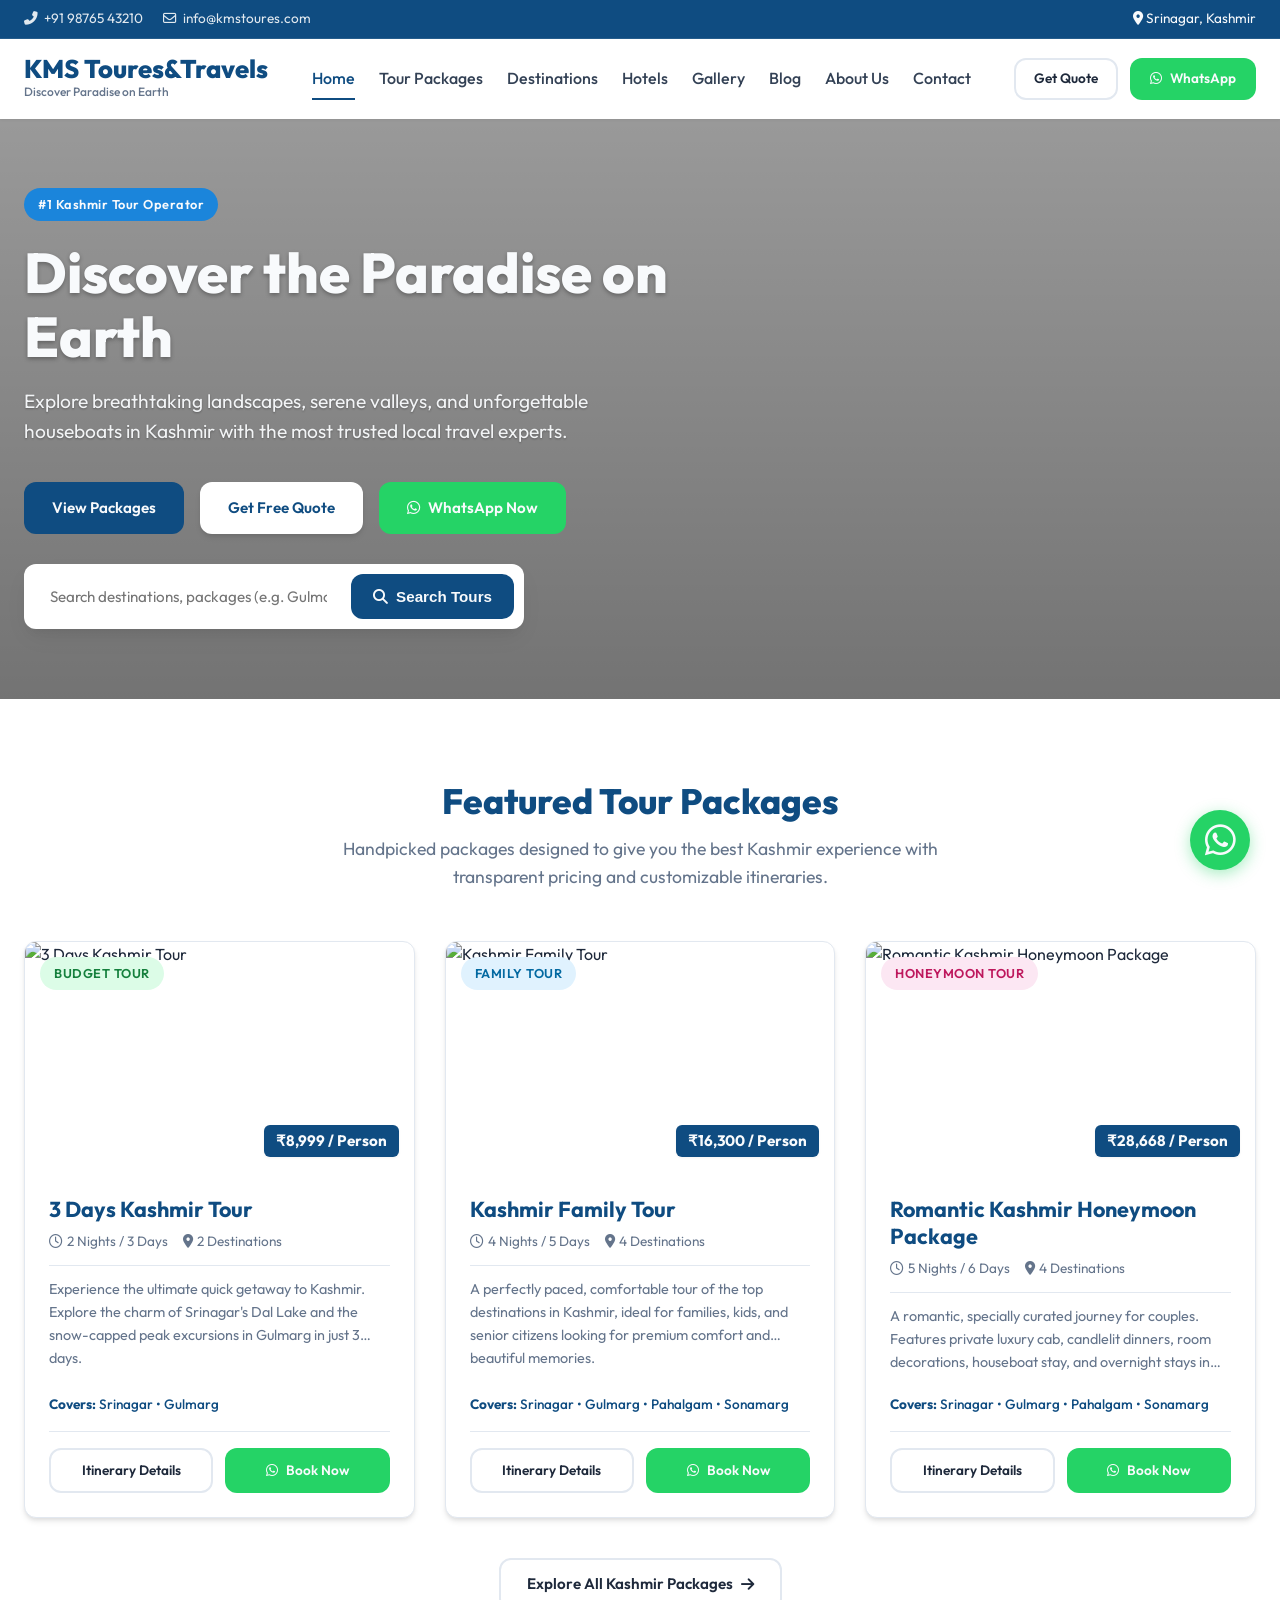
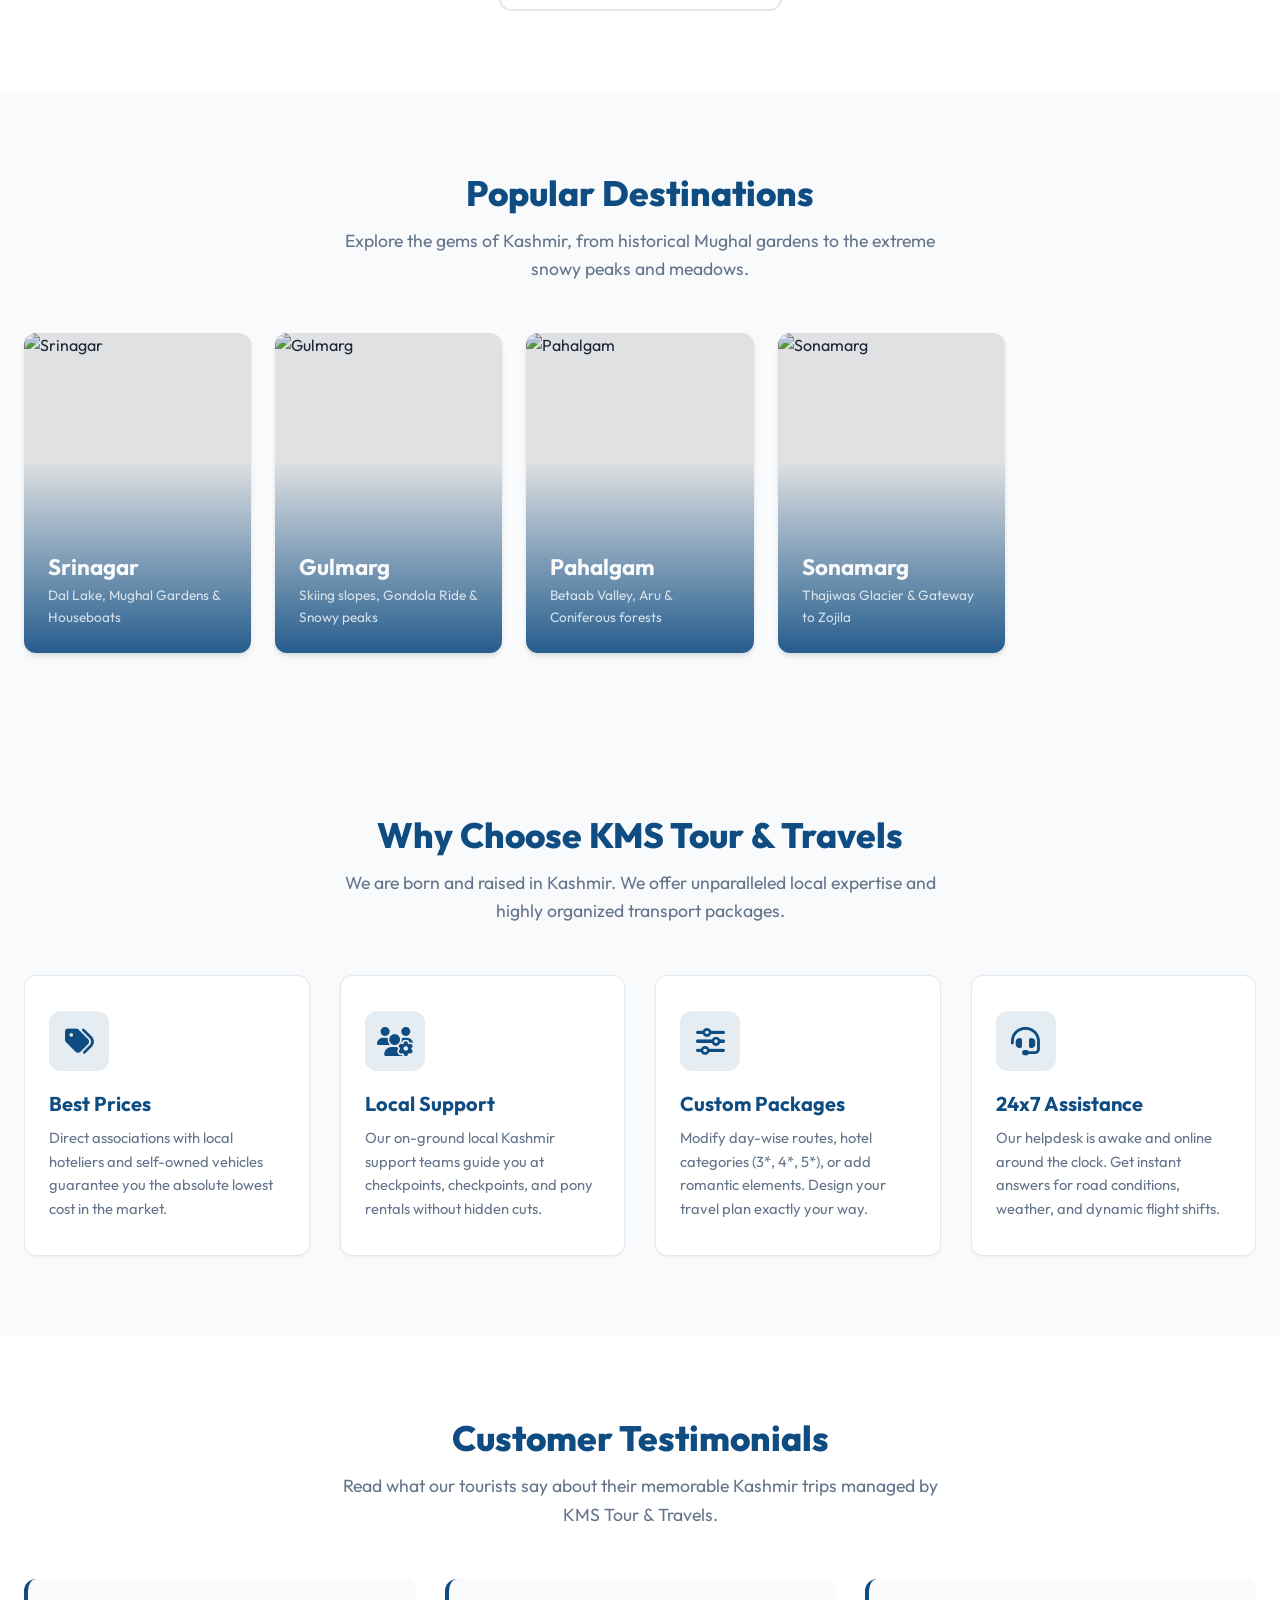
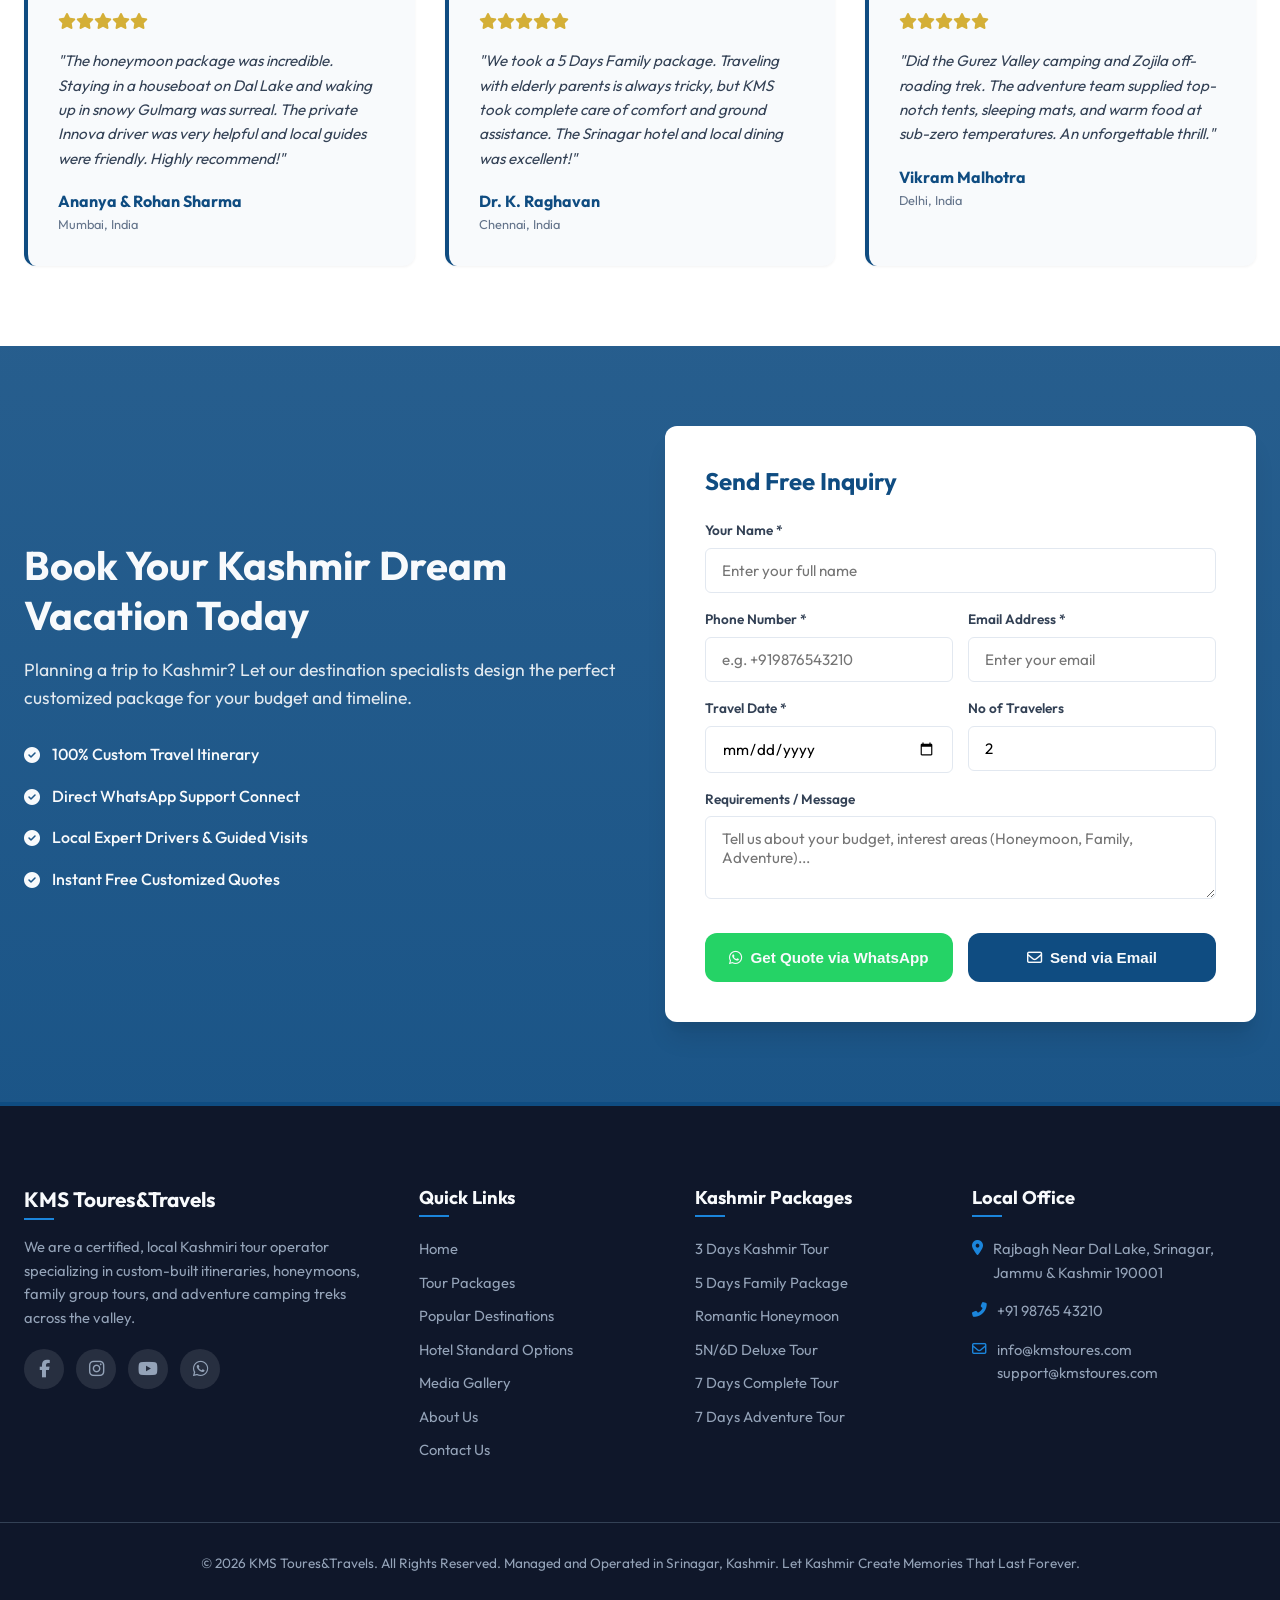
==== commit 4a60c401: "Add email submit buttons and mailto link handlers to all forms" ====
--- a/index.html
+++ b/index.html
@@ -260,7 +260,10 @@
             <label for="message">Requirements / Message</label>
             <textarea name="message" class="form-control" rows="3" placeholder="Tell us about your budget, interest areas (Honeymoon, Family, Adventure)..."></textarea>
           </div>
-          <button type="submit" class="btn btn-whatsapp"><i class="fab fa-whatsapp"></i> Get Custom Quote via WhatsApp</button>
+          <div style="display: grid; grid-template-columns: 1fr 1fr; gap: 15px; margin-top: 15px;">
+            <button type="button" class="btn btn-whatsapp" id="home-whatsapp-btn"><i class="fab fa-whatsapp"></i> Get Quote via WhatsApp</button>
+            <button type="button" class="btn btn-primary btn-email" id="home-email-btn"><i class="far fa-envelope"></i> Send via Email</button>
+          </div>
         </form>
       </div>
     </div>
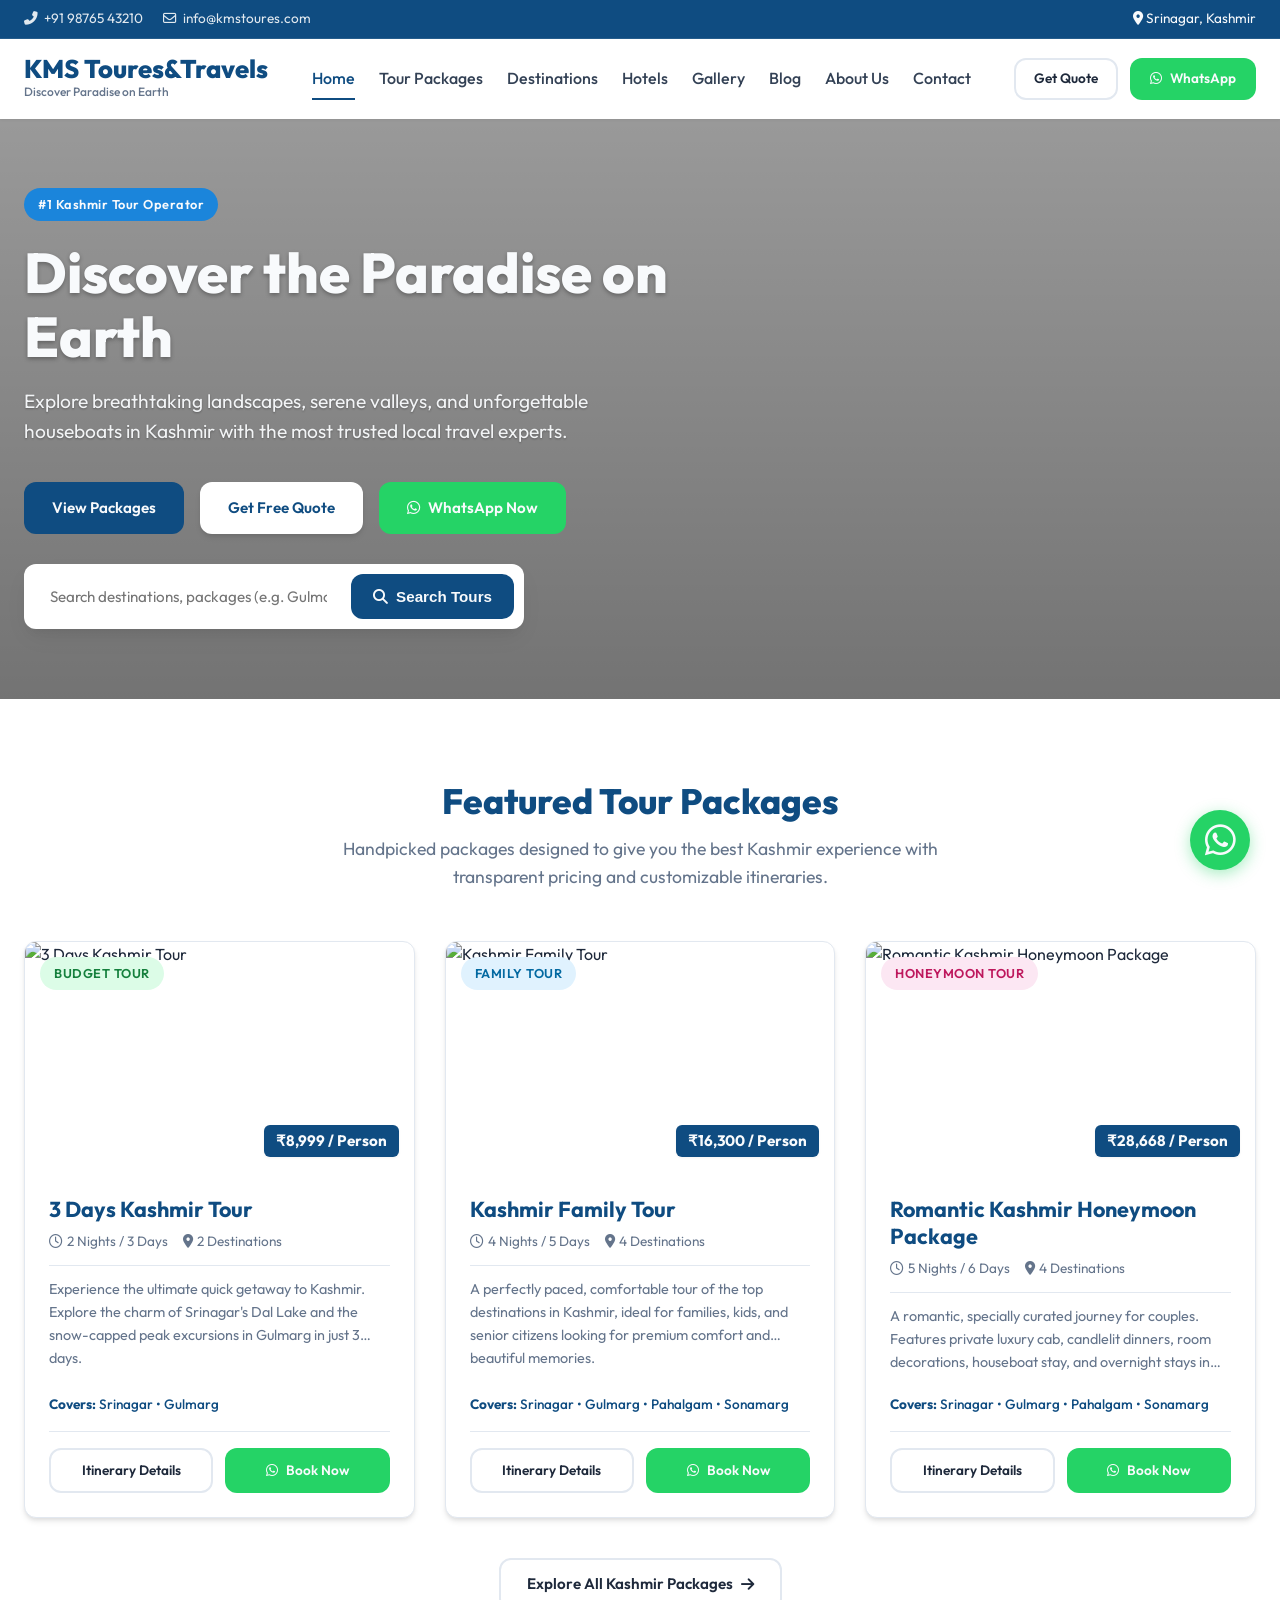
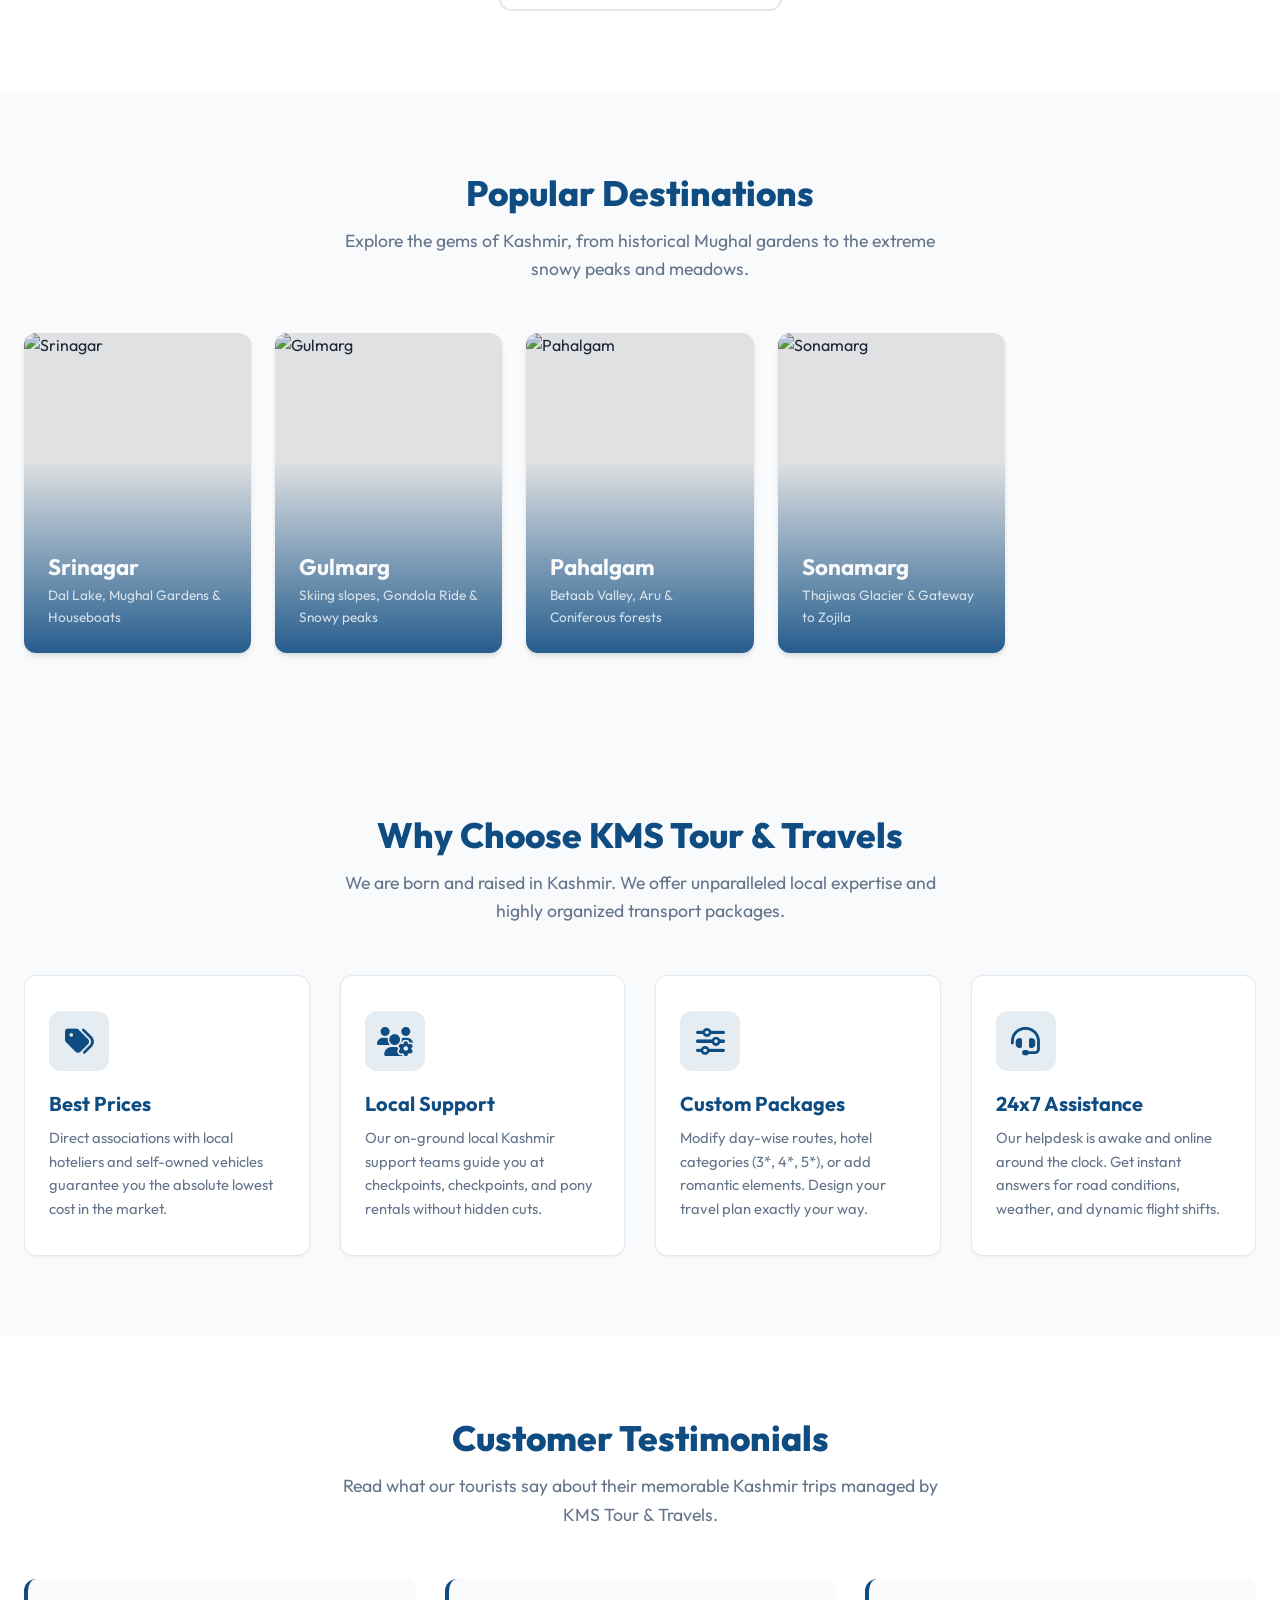
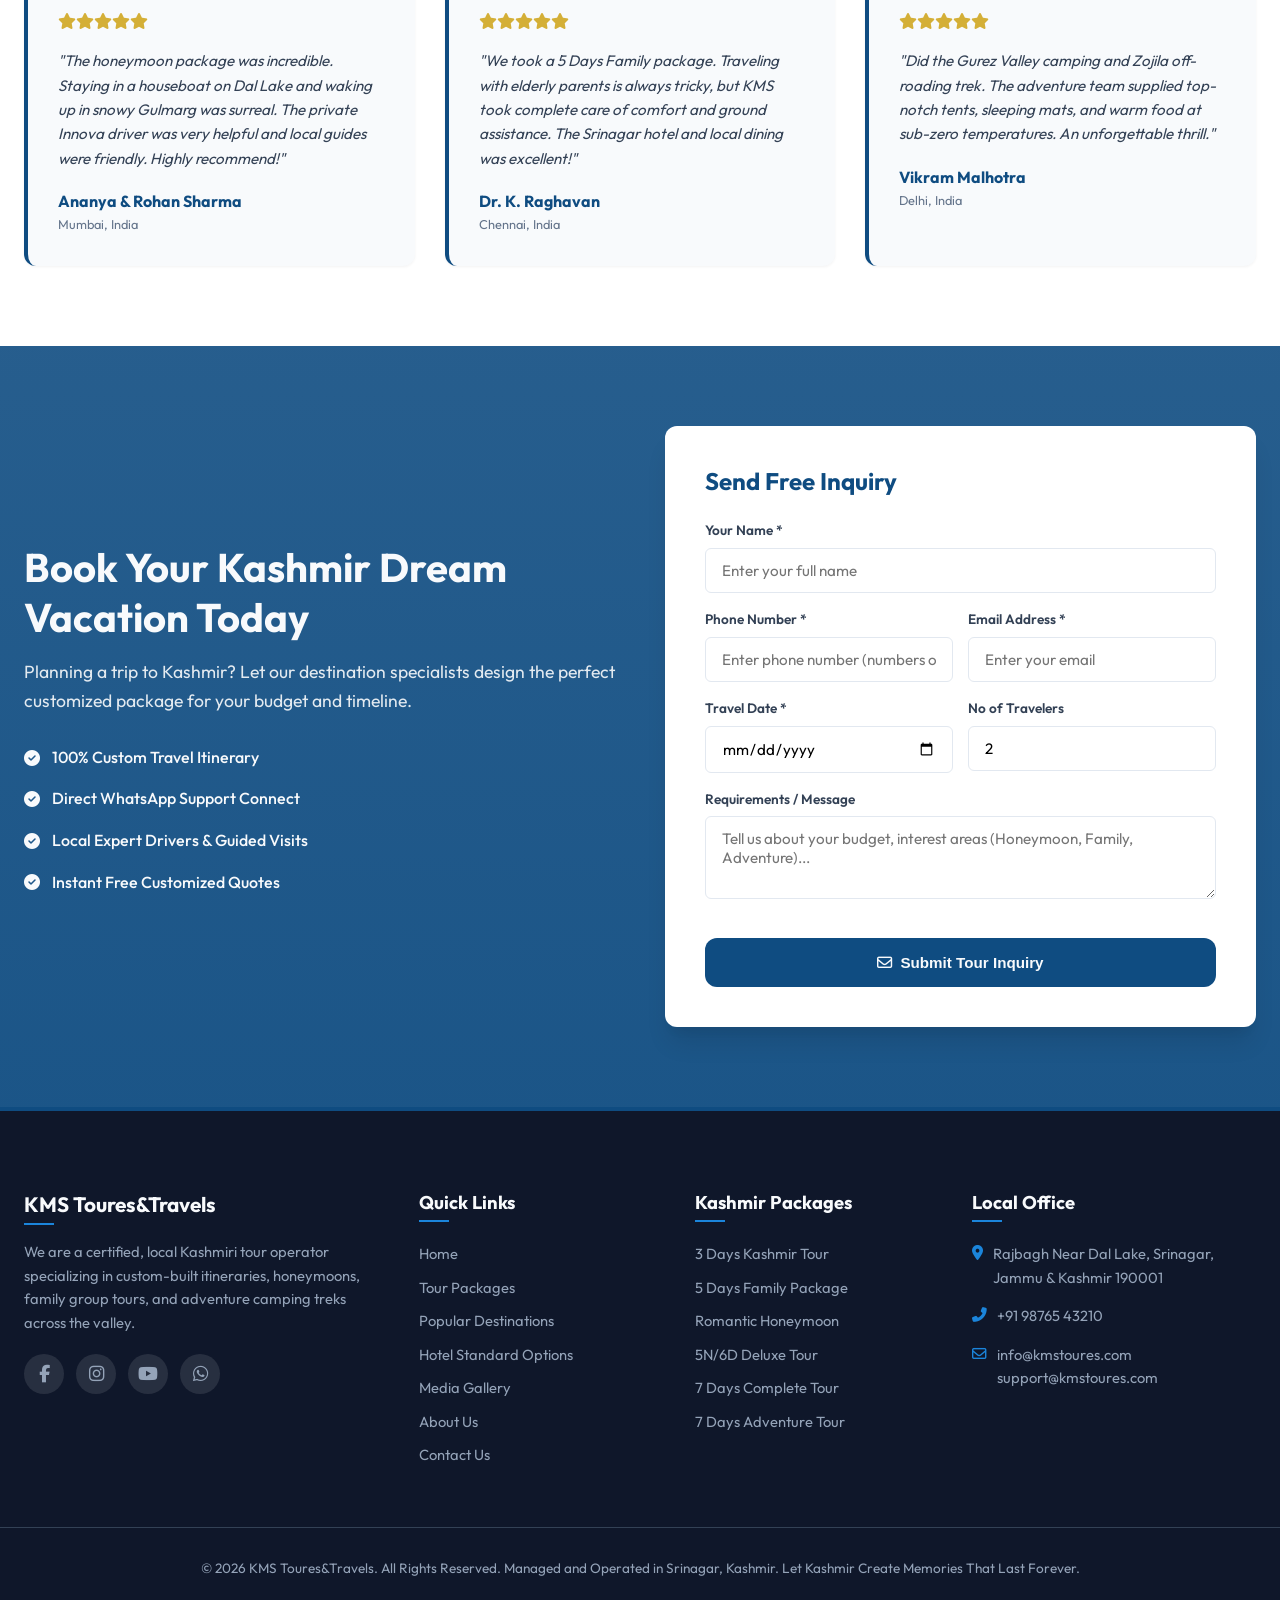
==== commit 5ec8d3ac: "Restrict phone field to digits only, add success confirmation alerts, and keep only email submit but" ====
--- a/index.html
+++ b/index.html
@@ -239,7 +239,7 @@
           <div class="grid" style="grid-template-columns: 1fr 1fr; gap: 15px;">
             <div class="form-group">
               <label for="phone">Phone Number *</label>
-              <input type="tel" name="phone" class="form-control" placeholder="e.g. +919876543210" required>
+              <input type="tel" name="phone" class="form-control" placeholder="Enter phone number (numbers only)" required pattern="[0-9]{10,15}" inputmode="numeric" title="Please enter a valid phone number (digits only, 10-15 characters)">
             </div>
             <div class="form-group">
               <label for="email">Email Address *</label>
@@ -260,10 +260,7 @@
             <label for="message">Requirements / Message</label>
             <textarea name="message" class="form-control" rows="3" placeholder="Tell us about your budget, interest areas (Honeymoon, Family, Adventure)..."></textarea>
           </div>
-          <div style="display: grid; grid-template-columns: 1fr 1fr; gap: 15px; margin-top: 15px;">
-            <button type="button" class="btn btn-whatsapp" id="home-whatsapp-btn"><i class="fab fa-whatsapp"></i> Get Quote via WhatsApp</button>
-            <button type="button" class="btn btn-primary btn-email" id="home-email-btn"><i class="far fa-envelope"></i> Send via Email</button>
-          </div>
+          <button type="submit" class="btn btn-primary btn-email" id="home-email-btn" style="width: 100%; margin-top: 15px;"><i class="far fa-envelope"></i> Submit Tour Inquiry</button>
         </form>
       </div>
     </div>
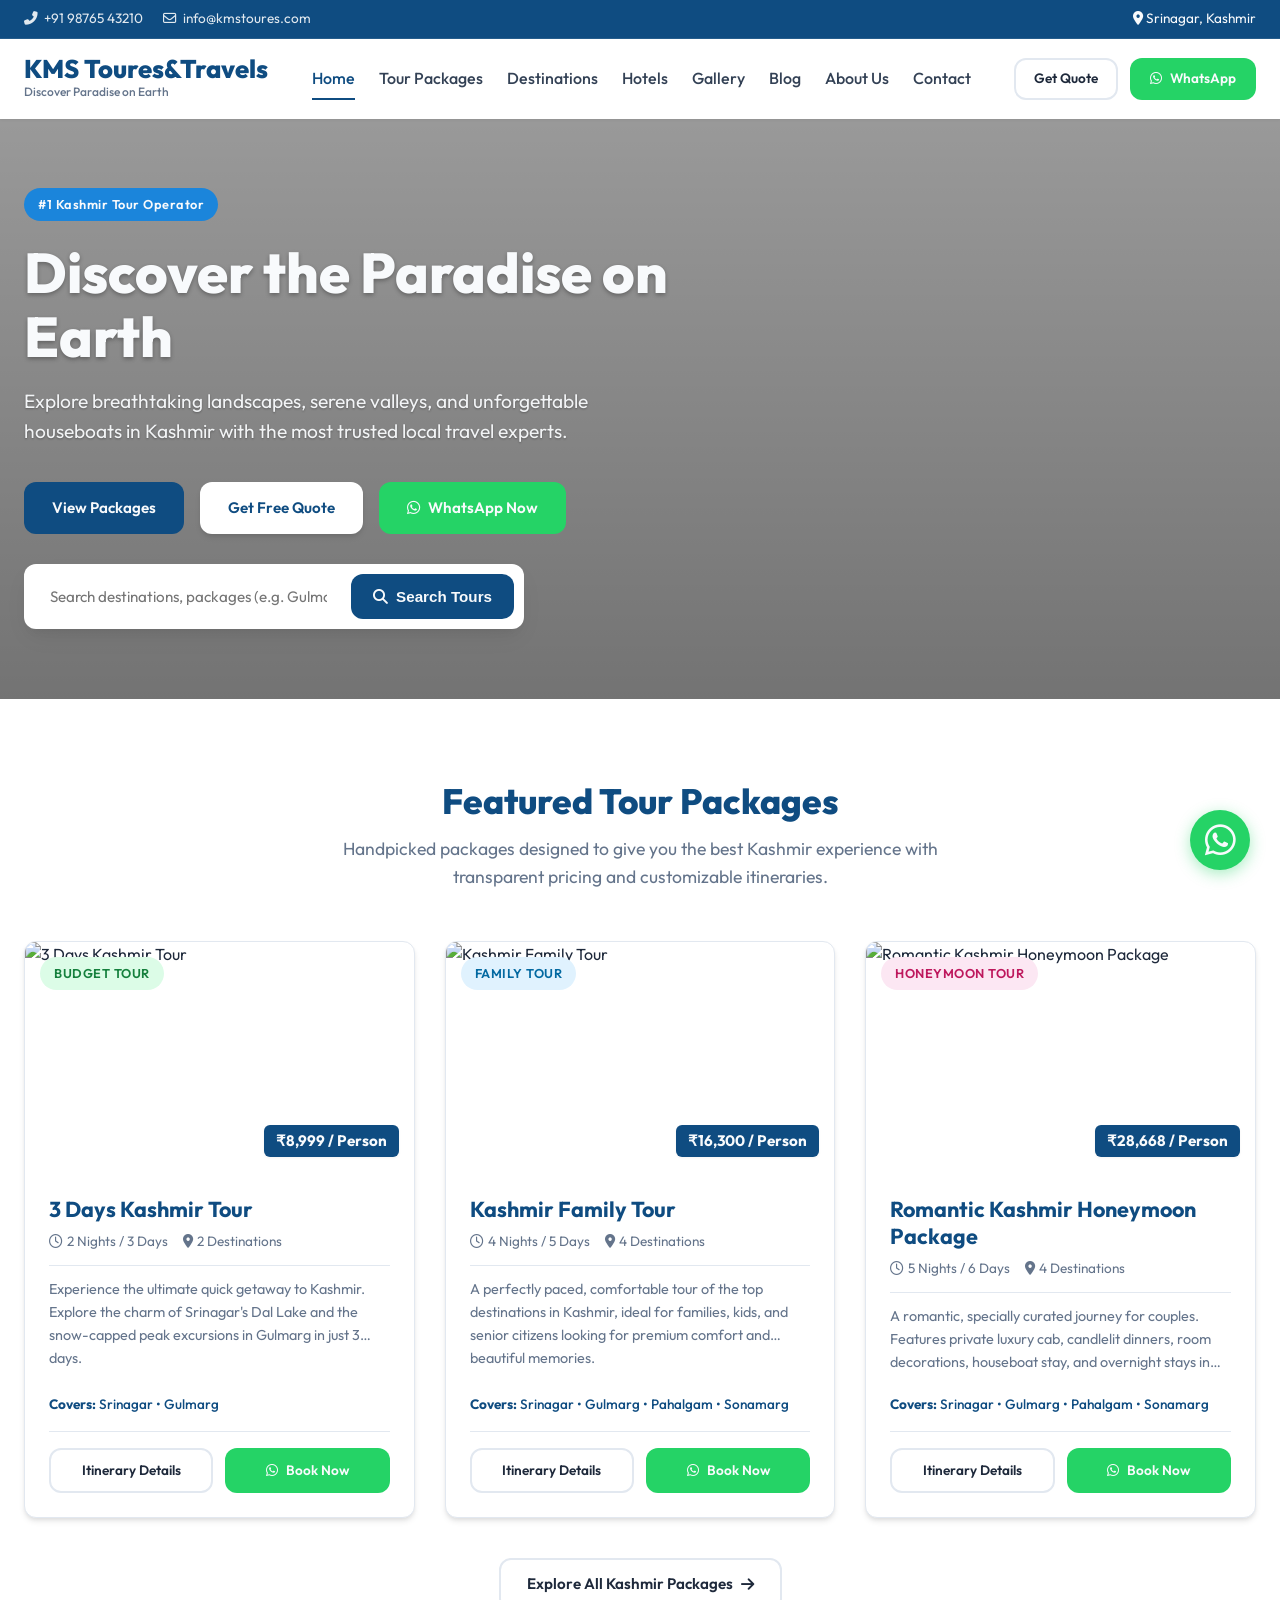
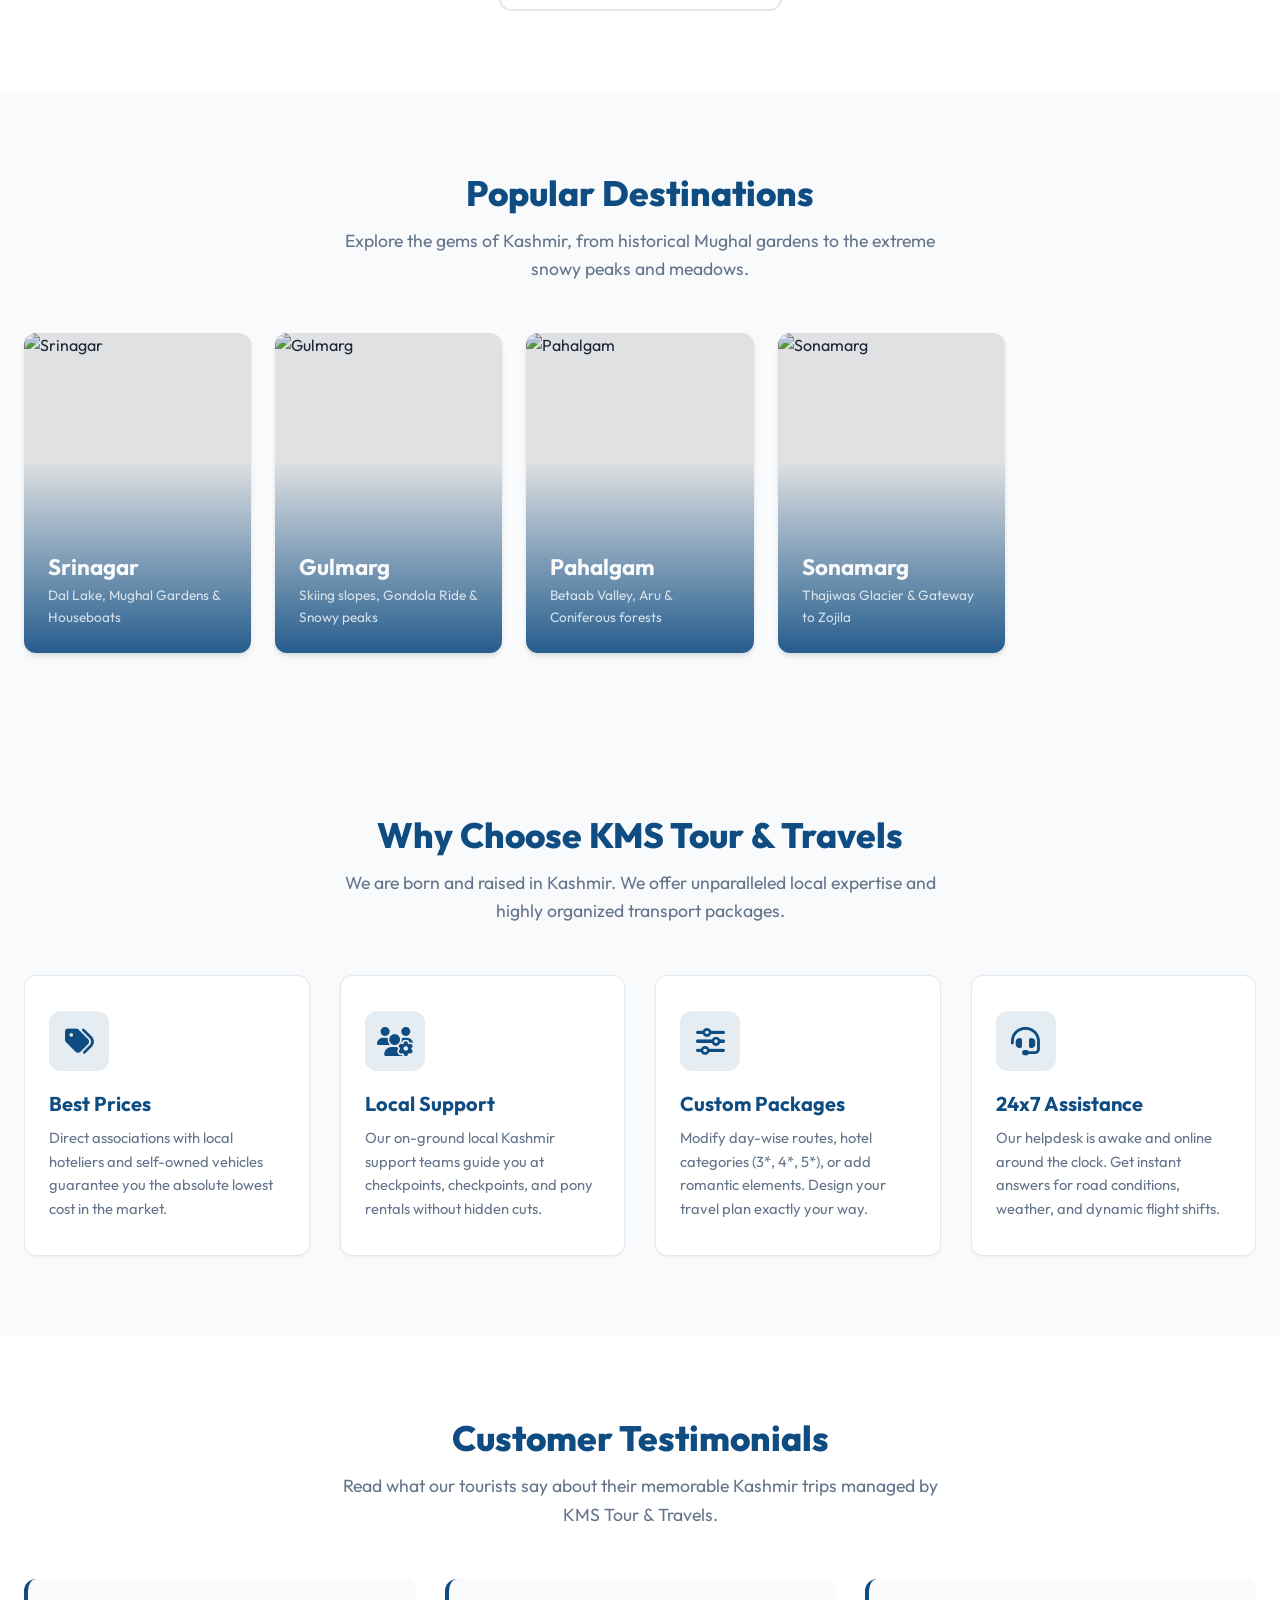
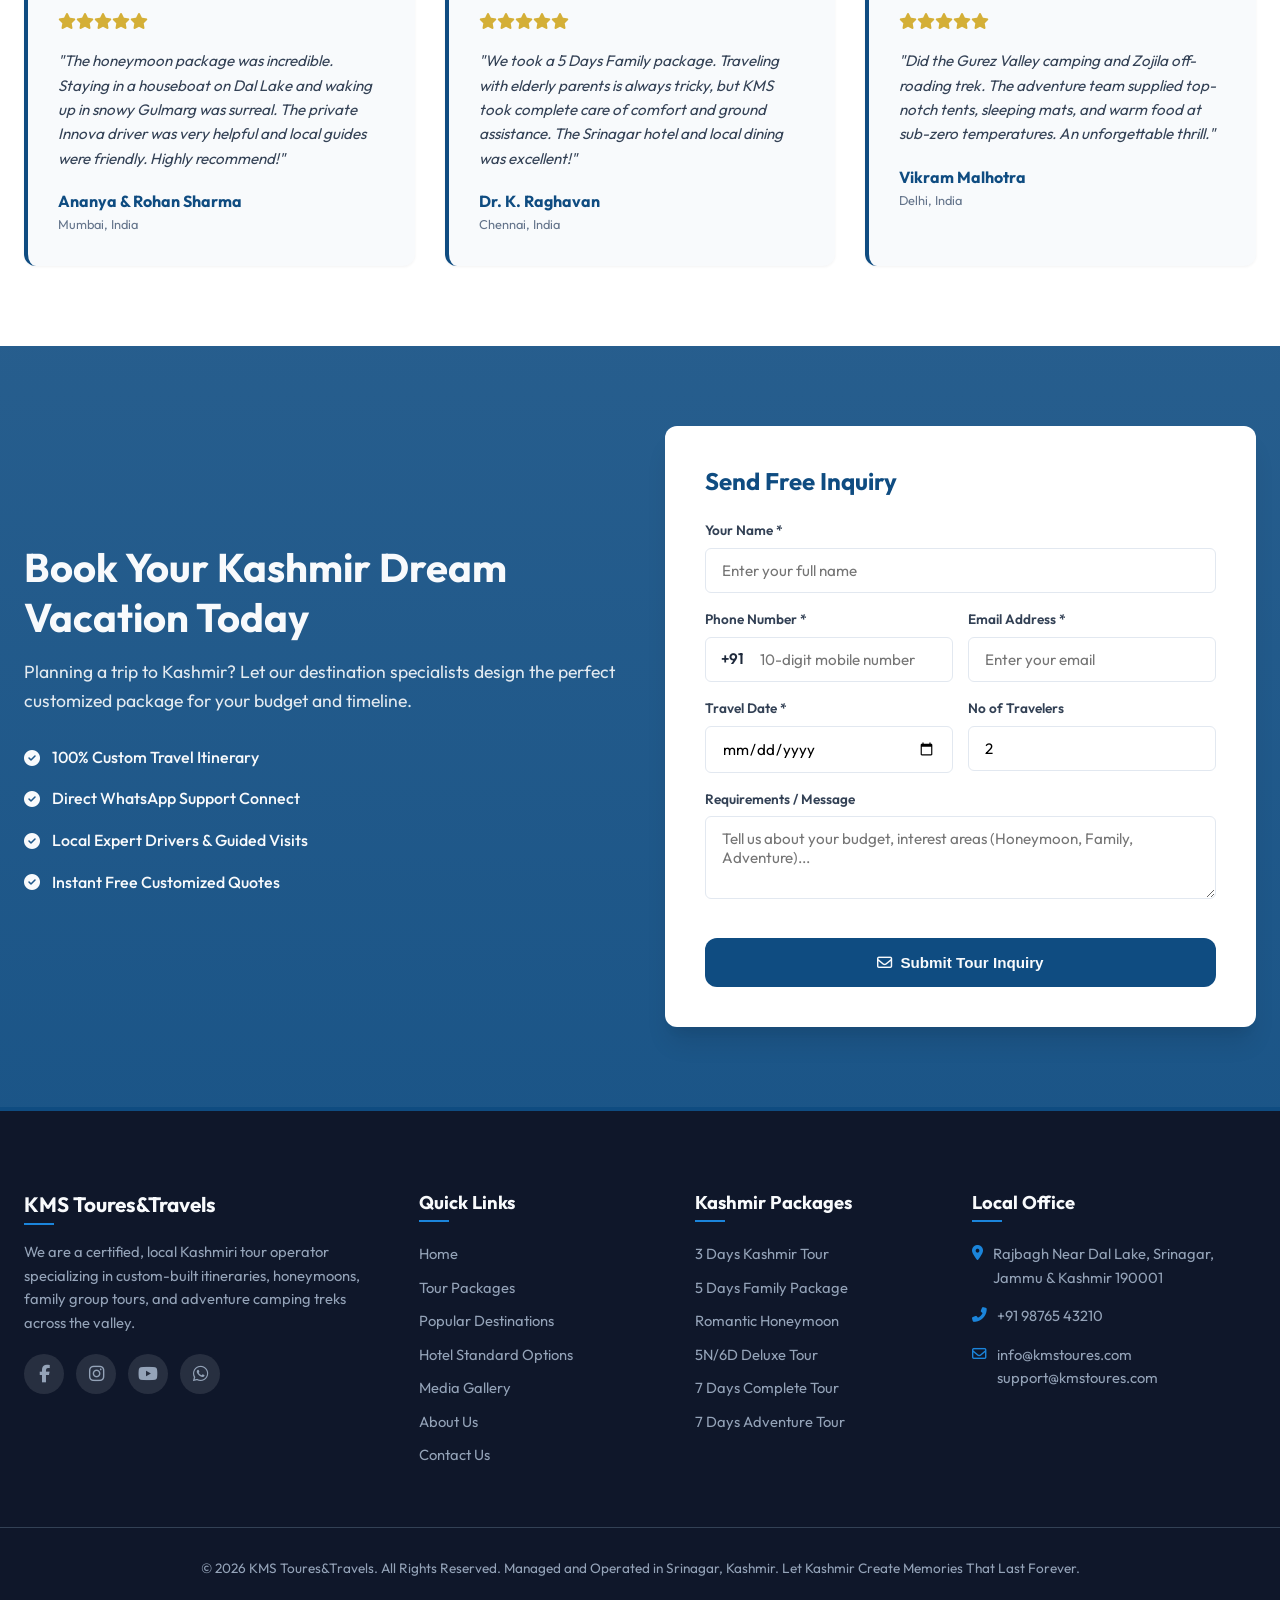
==== commit ad7a98fc: "Implement +91 phone prefix styling and exact 10-digit maxlength numeric input limits" ====
--- a/index.html
+++ b/index.html
@@ -239,7 +239,10 @@
           <div class="grid" style="grid-template-columns: 1fr 1fr; gap: 15px;">
             <div class="form-group">
               <label for="phone">Phone Number *</label>
-              <input type="tel" name="phone" class="form-control" placeholder="Enter phone number (numbers only)" required pattern="[0-9]{10,15}" inputmode="numeric" title="Please enter a valid phone number (digits only, 10-15 characters)">
+              <div class="phone-input-group">
+                <span class="phone-prefix">+91</span>
+                <input type="tel" name="phone" class="form-control" placeholder="10-digit mobile number" required pattern="[0-9]{10}" maxlength="10" inputmode="numeric" title="Please enter a valid 10-digit mobile number">
+              </div>
             </div>
             <div class="form-group">
               <label for="email">Email Address *</label>
--- a/assets/css/style.css
+++ b/assets/css/style.css
@@ -1522,3 +1522,25 @@
     font-size: 1.8rem;
   }
 }
+
+/* Phone Prefix Input Group */
+.phone-input-group {
+  display: flex;
+  position: relative;
+  align-items: center;
+  width: 100%;
+}
+
+.phone-prefix {
+  position: absolute;
+  left: 16px;
+  font-weight: 600;
+  color: var(--text-dark);
+  font-size: 0.95rem;
+  pointer-events: none;
+  z-index: 5;
+}
+
+.phone-input-group .form-control {
+  padding-left: 54px !important;
+}
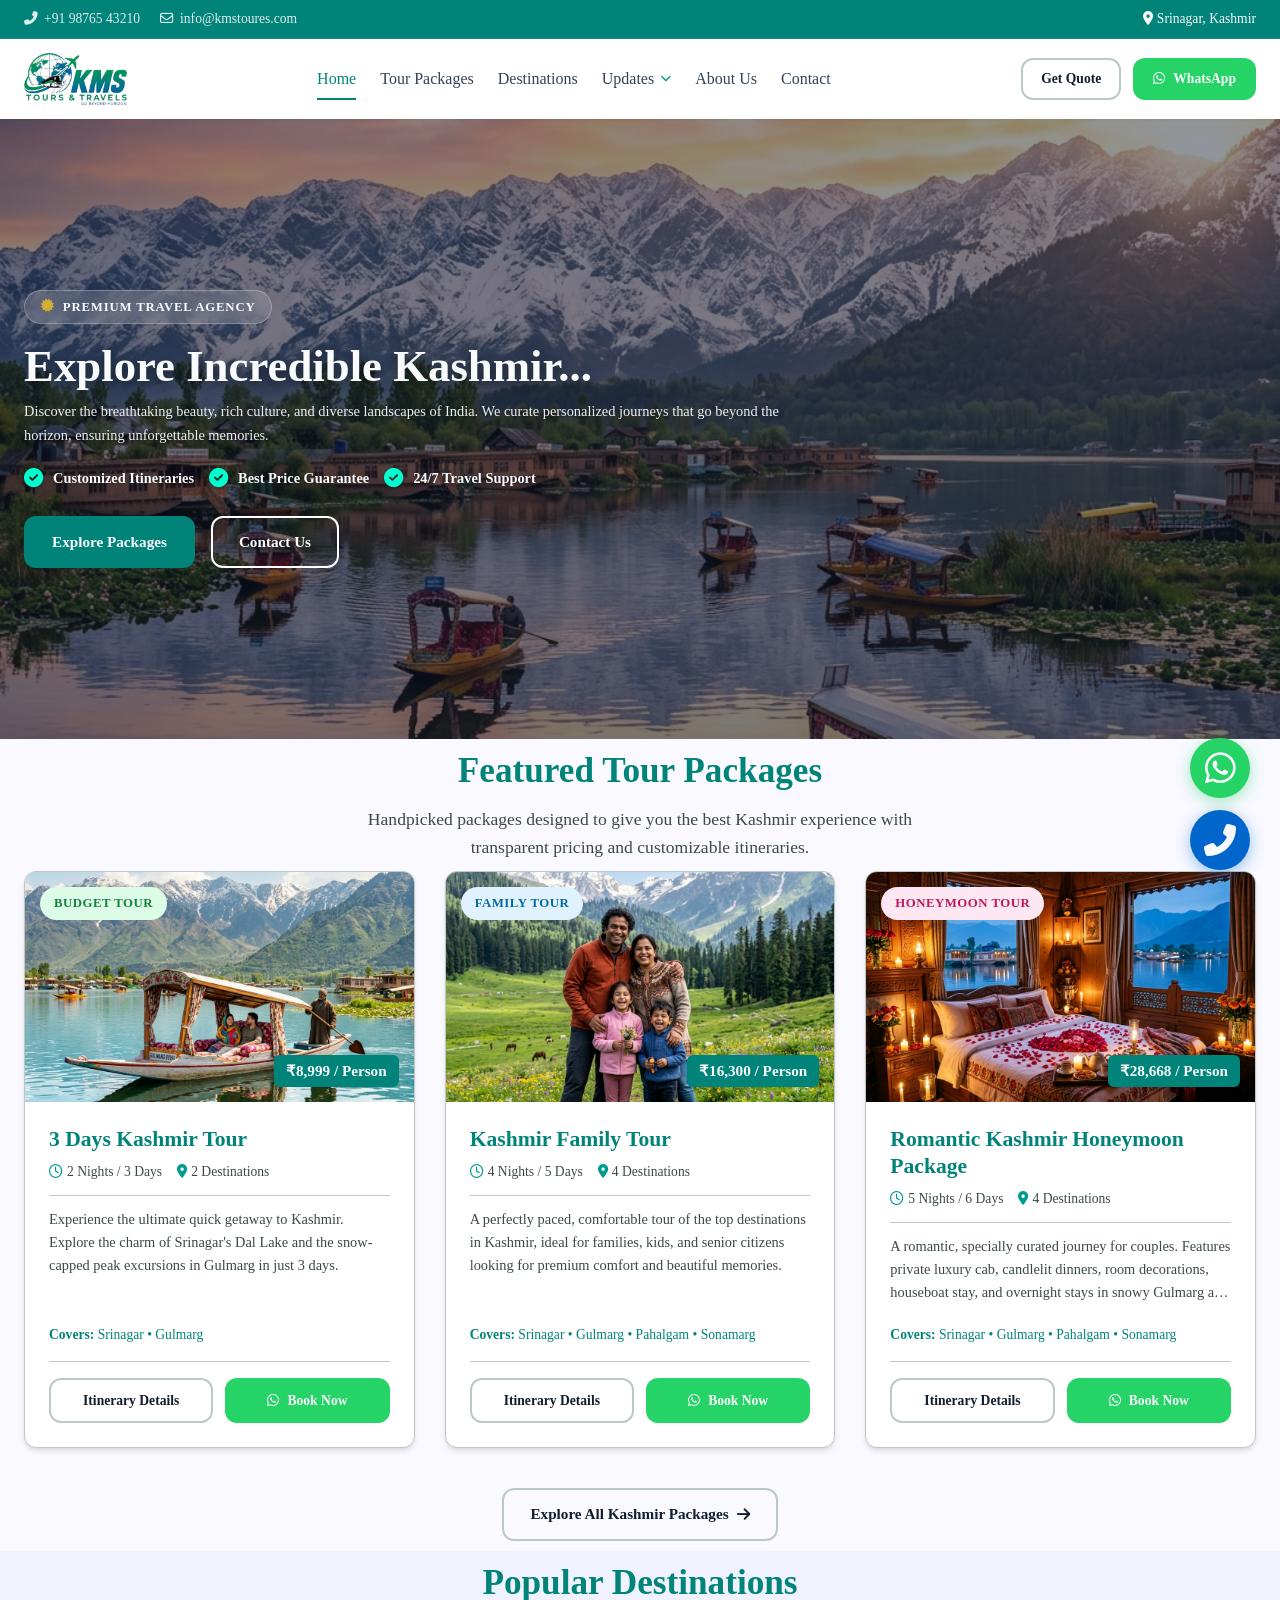
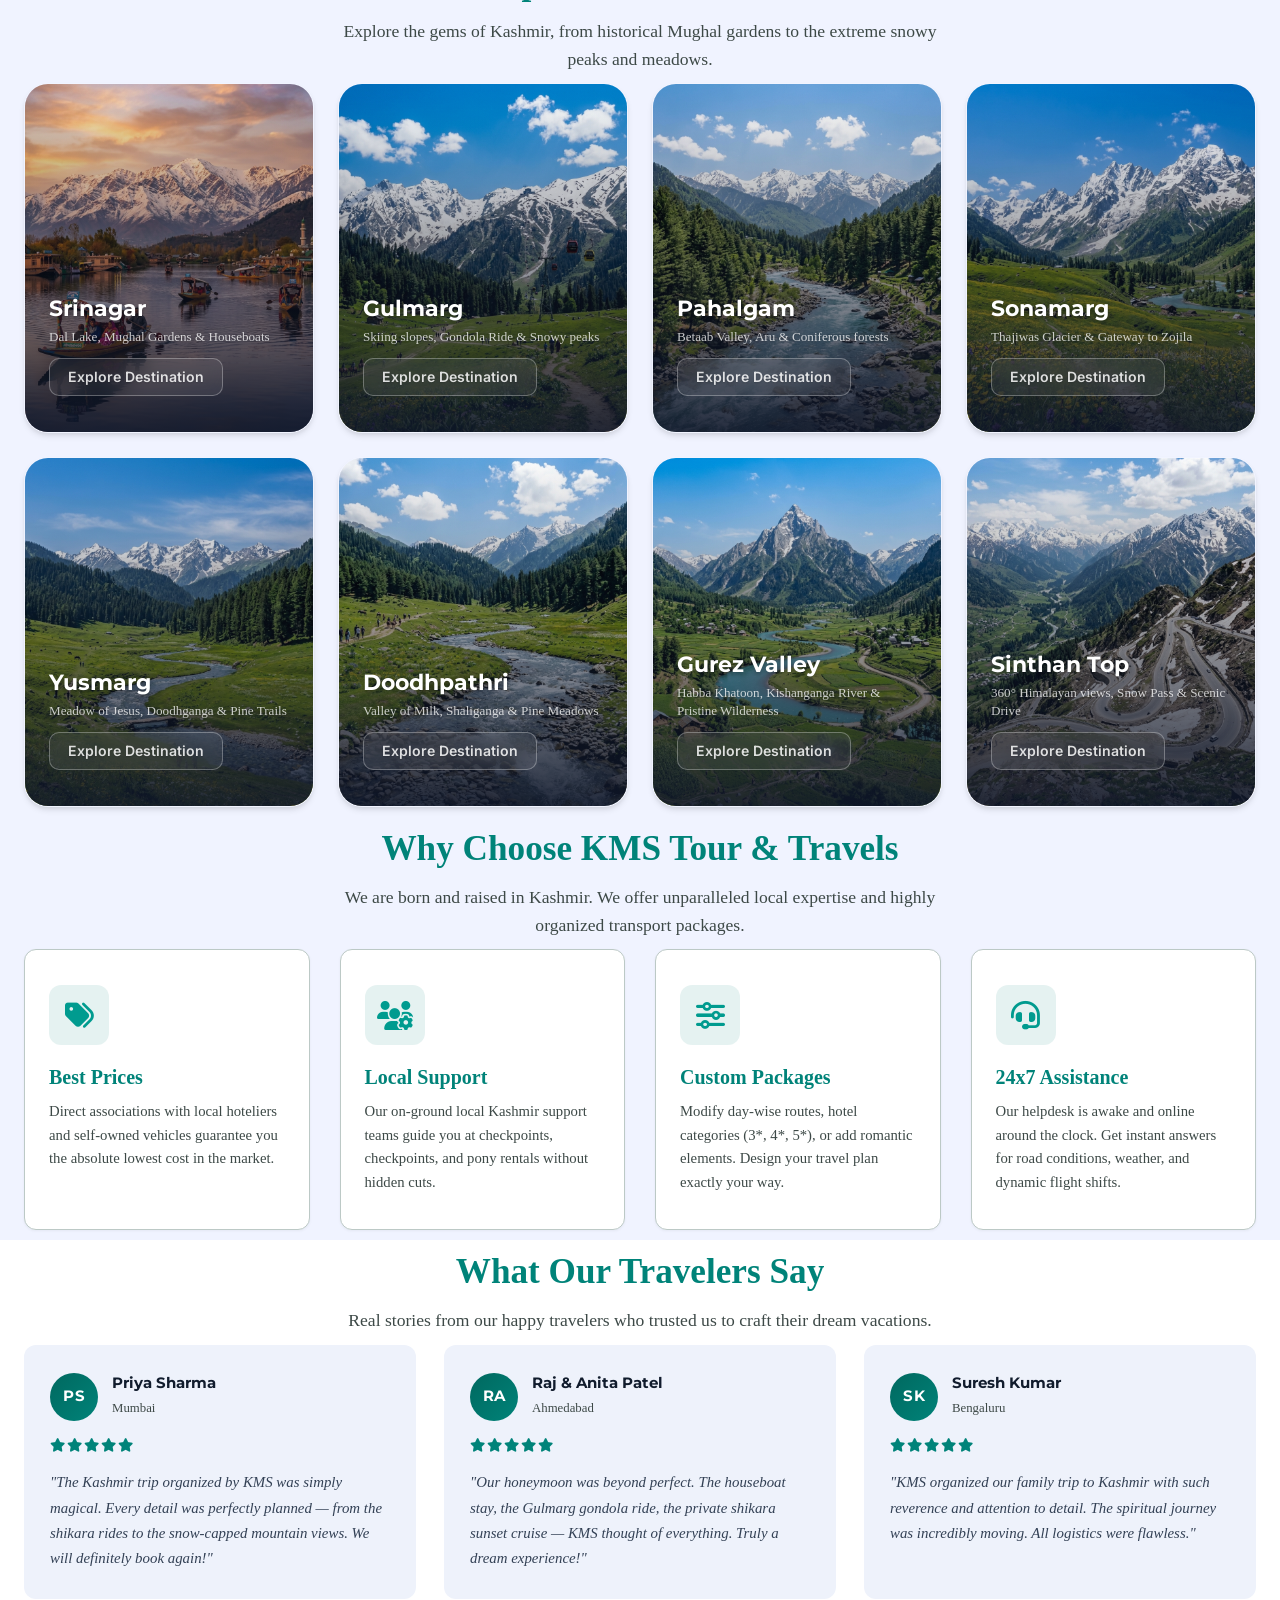
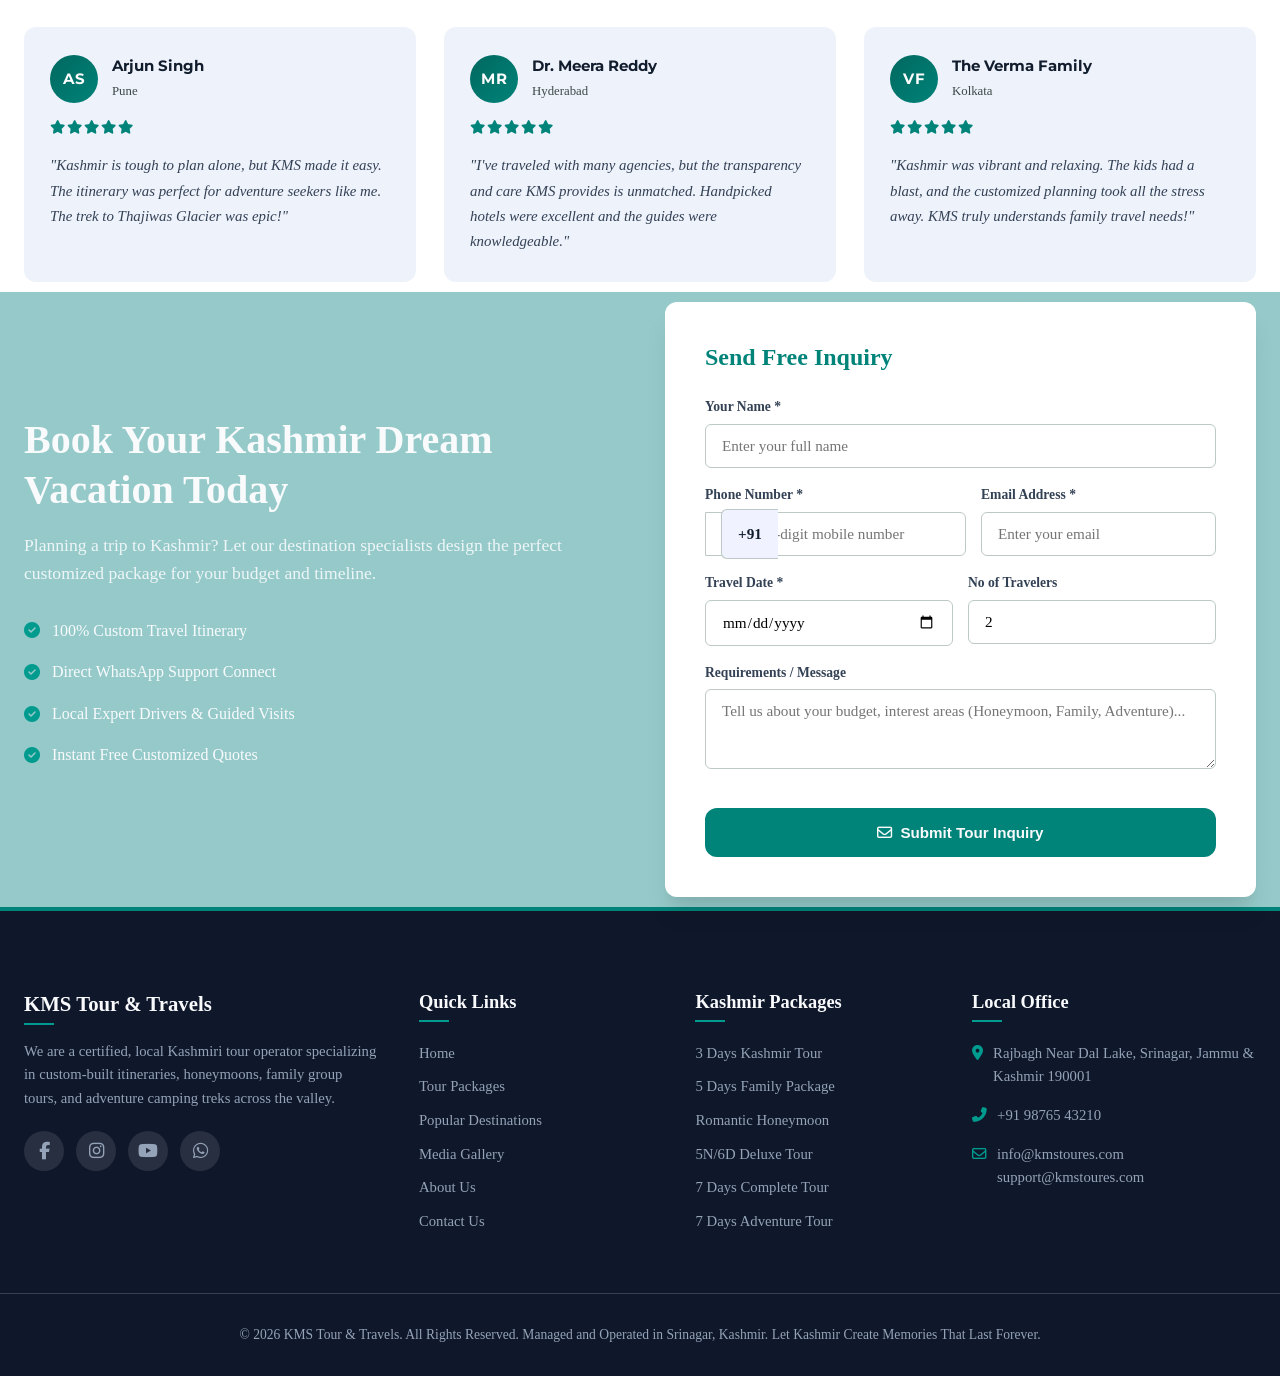
==== commit 1aa93db8: "optimized web" ====
--- a/index.html
+++ b/index.html
@@ -1,80 +1,47 @@
 <!DOCTYPE html>
 <html lang="en">
+
 <head>
   <meta charset="UTF-8">
   <meta name="viewport" content="width=device-width, initial-scale=1.0">
-  <title>KMS Toures&Travels | Discover Paradise on Earth (Kashmir Tour Packages 2026)</title>
-  <meta name="description" content="KMS Toures & Travels provides premium Kashmir tour packages. Experience Srinagar, Gulmarg, Pahalgam, and Sonamarg with local experts, custom packages, and 24x7 support.">
-  <meta name="keywords" content="Kashmir Tour Packages, Kashmir Family Tour, Kashmir Honeymoon Package, Kashmir Trip Cost, Srinagar Gulmarg Pahalgam Tour, Best Kashmir Tour Package">
-  
+  <title>KMS Tour & Travels | Discover Paradise on Earth (Kashmir Tour Packages 2026)</title>
+  <meta name="description"
+    content="KMS Tour & Travels provides premium Kashmir tour packages. Experience Srinagar, Gulmarg, Pahalgam, and Sonamarg with local experts, custom packages, and 24x7 support.">
+  <meta name="keywords"
+    content="Kashmir Tour Packages, Kashmir Family Tour, Kashmir Honeymoon Package, Kashmir Trip Cost, Srinagar Gulmarg Pahalgam Tour, Best Kashmir Tour Package">
+
   <!-- Font Awesome Icons -->
   <link rel="stylesheet" href="https://cdnjs.cloudflare.com/ajax/libs/font-awesome/6.4.0/css/all.min.css">
-  
+
   <!-- CSS Stylesheet -->
   <link rel="stylesheet" href="assets/css/style.css">
+  <script src="assets/js/navbar.js"></script>
 </head>
+
 <body>
 
-  <!-- Top Contact Bar -->
-  <div class="top-bar">
-    <div class="container flex justify-between align-center">
-      <div class="contact-info">
-        <a href="tel:+919876543210"><i class="fas fa-phone-alt"></i> +91 98765 43210</a>
-        <a href="mailto:info@kmstoures.com"><i class="far fa-envelope"></i> info@kmstoures.com</a>
-      </div>
-      <div class="contact-info">
-        <span><i class="fas fa-map-marker-alt"></i> Srinagar, Kashmir</span>
-      </div>
-    </div>
-  </div>
-
-  <!-- Header & Navbar -->
-  <header>
-    <div class="container navbar flex justify-between align-center">
-      <a href="index.html" class="logo">
-        <h1>KMS Toures&Travels</h1>
-        <p>Discover Paradise on Earth</p>
-      </a>
-      
-      <nav class="nav-menu">
-        <a href="index.html" class="active">Home</a>
-        <a href="packages.html">Tour Packages</a>
-        <a href="destinations.html">Destinations</a>
-        <a href="hotels.html">Hotels</a>
-        <a href="gallery.html">Gallery</a>
-        <a href="blog.html">Blog</a>
-        <a href="about.html">About Us</a>
-        <a href="contact.html">Contact</a>
-      </nav>
-
-      <div class="nav-actions align-center">
-        <a href="contact.html" class="btn btn-outline">Get Quote</a>
-        <a href="https://api.whatsapp.com/send?phone=919876543210" target="_blank" class="btn btn-whatsapp"><i class="fab fa-whatsapp"></i> WhatsApp</a>
-      </div>
-
-      <button class="menu-toggle">
-        <i class="fas fa-bars"></i>
-      </button>
-    </div>
-  </header>
+  <!-- Dynamic Navbar component -->
+  <app-navbar></app-navbar>
 
   <!-- Hero Section -->
-  <section class="hero">
+  <section class="hero-custom">
     <div class="container">
-      <div class="hero-content">
-        <span class="hero-badge">#1 Kashmir Tour Operator</span>
-        <h1>Discover the Paradise on Earth</h1>
-        <p>Explore breathtaking landscapes, serene valleys, and unforgettable houseboats in Kashmir with the most trusted local travel experts.</p>
-        
+      <!-- Centered Content -->
+      <div class="hero-text-content">
+        <span class="hero-custom-badge"><i class="fas fa-certificate"></i> Premium Travel Agency</span>
+        <h1 class="hero-title">Explore Incredible Kashmir...</h1>
+        <p class="hero-subtitle">Discover the breathtaking beauty, rich culture, and diverse landscapes of India. We
+          curate personalized journeys that go beyond the horizon, ensuring unforgettable memories.</p>
+
+        <ul class="hero-features-list">
+          <li><i class="fas fa-check-circle"></i> Customized Itineraries</li>
+          <li><i class="fas fa-check-circle"></i> Best Price Guarantee</li>
+          <li><i class="fas fa-check-circle"></i> 24/7 Travel Support</li>
+        </ul>
+
         <div class="hero-ctas">
-          <a href="packages.html" class="btn btn-primary">View Packages</a>
-          <a href="contact.html" class="btn btn-white">Get Free Quote</a>
-          <a href="https://api.whatsapp.com/send?phone=919876543210" target="_blank" class="btn btn-whatsapp"><i class="fab fa-whatsapp"></i> WhatsApp Now</a>
-        </div>
-
-        <div class="search-container">
-          <input type="text" id="home-search-input" placeholder="Search destinations, packages (e.g. Gulmarg, Honeymoon)...">
-          <button id="home-search-btn" class="btn btn-primary"><i class="fas fa-search"></i> Search Tours</button>
+          <a href="packages.html" class="btn btn-primary">Explore Packages</a>
+          <a href="contact.html" class="btn btn-outline-white">Contact Us</a>
         </div>
       </div>
     </div>
@@ -85,7 +52,8 @@
     <div class="container">
       <div class="section-header text-center">
         <h2>Featured Tour Packages</h2>
-        <p>Handpicked packages designed to give you the best Kashmir experience with transparent pricing and customizable itineraries.</p>
+        <p>Handpicked packages designed to give you the best Kashmir experience with transparent pricing and
+          customizable itineraries.</p>
       </div>
 
       <div class="grid packages-grid" id="featured-packages-container">
@@ -93,7 +61,8 @@
       </div>
 
       <div class="text-center" style="margin-top: 40px;">
-        <a href="packages.html" class="btn btn-outline">Explore All Kashmir Packages <i class="fas fa-arrow-right"></i></a>
+        <a href="packages.html" class="btn btn-outline">Explore All Kashmir Packages <i
+            class="fas fa-arrow-right"></i></a>
       </div>
     </div>
   </section>
@@ -108,31 +77,67 @@
 
       <div class="grid destinations-grid">
         <div class="destination-card" onclick="window.location.href='destinations.html'">
-          <img src="https://images.unsplash.com/photo-1595841696660-35cc59430a3b?auto=format&fit=crop&w=400&q=80" alt="Srinagar">
+          <img src="assets/image/srinagar.png" alt="Srinagar">
           <div class="destination-overlay">
             <h3>Srinagar</h3>
             <span>Dal Lake, Mughal Gardens & Houseboats</span>
-          </div>
-        </div>
-        <div class="destination-card" onclick="window.location.href='destinations.html'">
-          <img src="https://images.unsplash.com/photo-1566837945700-30057527ade0?auto=format&fit=crop&w=400&q=80" alt="Gulmarg">
+            <span class="btn btn-ghost">Explore Destination</span>
+          </div>
+        </div>
+        <div class="destination-card" onclick="window.location.href='destinations.html'">
+          <img src="assets/image/gulmarg.png" alt="Gulmarg">
           <div class="destination-overlay">
             <h3>Gulmarg</h3>
             <span>Skiing slopes, Gondola Ride & Snowy peaks</span>
-          </div>
-        </div>
-        <div class="destination-card" onclick="window.location.href='destinations.html'">
-          <img src="https://images.unsplash.com/photo-1590053413809-51c385115c6e?auto=format&fit=crop&w=400&q=80" alt="Pahalgam">
+            <span class="btn btn-ghost">Explore Destination</span>
+          </div>
+        </div>
+        <div class="destination-card" onclick="window.location.href='destinations.html'">
+          <img src="assets/image/pahalgam.png" alt="Pahalgam">
           <div class="destination-overlay">
             <h3>Pahalgam</h3>
             <span>Betaab Valley, Aru & Coniferous forests</span>
-          </div>
-        </div>
-        <div class="destination-card" onclick="window.location.href='destinations.html'">
-          <img src="https://images.unsplash.com/photo-1626082927389-6cd097cdc6ec?auto=format&fit=crop&w=400&q=80" alt="Sonamarg">
+            <span class="btn btn-ghost">Explore Destination</span>
+          </div>
+        </div>
+        <div class="destination-card" onclick="window.location.href='destinations.html'">
+          <img src="assets/image/sonamarg.png" alt="Sonamarg">
           <div class="destination-overlay">
             <h3>Sonamarg</h3>
             <span>Thajiwas Glacier & Gateway to Zojila</span>
+            <span class="btn btn-ghost">Explore Destination</span>
+          </div>
+        </div>
+        <div class="destination-card" onclick="window.location.href='destinations.html'">
+          <img src="assets/image/yusmarg.png" alt="Yusmarg">
+          <div class="destination-overlay">
+            <h3>Yusmarg</h3>
+            <span>Meadow of Jesus, Doodhganga & Pine Trails</span>
+            <span class="btn btn-ghost">Explore Destination</span>
+          </div>
+        </div>
+        <div class="destination-card" onclick="window.location.href='destinations.html'">
+          <img src="assets/image/doodhpathri.png" alt="Doodhpathri">
+          <div class="destination-overlay">
+            <h3>Doodhpathri</h3>
+            <span>Valley of Milk, Shaliganga & Pine Meadows</span>
+            <span class="btn btn-ghost">Explore Destination</span>
+          </div>
+        </div>
+        <div class="destination-card" onclick="window.location.href='destinations.html'">
+          <img src="assets/image/gurez.png" alt="Gurez Valley">
+          <div class="destination-overlay">
+            <h3>Gurez Valley</h3>
+            <span>Habba Khatoon, Kishanganga River & Pristine Wilderness</span>
+            <span class="btn btn-ghost">Explore Destination</span>
+          </div>
+        </div>
+        <div class="destination-card" onclick="window.location.href='destinations.html'">
+          <img src="assets/image/sinthan.png" alt="Sinthan Top">
+          <div class="destination-overlay">
+            <h3>Sinthan Top</h3>
+            <span>360° Himalayan views, Snow Pass & Scenic Drive</span>
+            <span class="btn btn-ghost">Explore Destination</span>
           </div>
         </div>
       </div>
@@ -144,29 +149,34 @@
     <div class="container">
       <div class="section-header text-center">
         <h2>Why Choose KMS Tour & Travels</h2>
-        <p>We are born and raised in Kashmir. We offer unparalleled local expertise and highly organized transport packages.</p>
+        <p>We are born and raised in Kashmir. We offer unparalleled local expertise and highly organized transport
+          packages.</p>
       </div>
 
       <div class="grid features-grid">
         <div class="feature-box">
           <div class="feature-icon-wrap"><i class="fas fa-tags"></i></div>
           <h3>Best Prices</h3>
-          <p>Direct associations with local hoteliers and self-owned vehicles guarantee you the absolute lowest cost in the market.</p>
+          <p>Direct associations with local hoteliers and self-owned vehicles guarantee you the absolute lowest cost in
+            the market.</p>
         </div>
         <div class="feature-box">
           <div class="feature-icon-wrap"><i class="fas fa-users-cog"></i></div>
           <h3>Local Support</h3>
-          <p>Our on-ground local Kashmir support teams guide you at checkpoints, checkpoints, and pony rentals without hidden cuts.</p>
+          <p>Our on-ground local Kashmir support teams guide you at checkpoints, checkpoints, and pony rentals without
+            hidden cuts.</p>
         </div>
         <div class="feature-box">
           <div class="feature-icon-wrap"><i class="fas fa-sliders-h"></i></div>
           <h3>Custom Packages</h3>
-          <p>Modify day-wise routes, hotel categories (3*, 4*, 5*), or add romantic elements. Design your travel plan exactly your way.</p>
+          <p>Modify day-wise routes, hotel categories (3*, 4*, 5*), or add romantic elements. Design your travel plan
+            exactly your way.</p>
         </div>
         <div class="feature-box">
           <div class="feature-icon-wrap"><i class="fas fa-headset"></i></div>
           <h3>24x7 Assistance</h3>
-          <p>Our helpdesk is awake and online around the clock. Get instant answers for road conditions, weather, and dynamic flight shifts.</p>
+          <p>Our helpdesk is awake and online around the clock. Get instant answers for road conditions, weather, and
+            dynamic flight shifts.</p>
         </div>
       </div>
     </div>
@@ -176,42 +186,116 @@
   <section class="section-padding testimonials-section">
     <div class="container">
       <div class="section-header text-center">
-        <h2>Customer Testimonials</h2>
-        <p>Read what our tourists say about their memorable Kashmir trips managed by KMS Tour & Travels.</p>
+        <h2>What Our Travelers Say</h2>
+        <p>Real stories from our happy travelers who trusted us to craft their dream vacations.</p>
       </div>
 
       <div class="grid testimonials-grid">
-        <div class="testimonial-card">
-          <div class="rating">
-            <i class="fas fa-star"></i><i class="fas fa-star"></i><i class="fas fa-star"></i><i class="fas fa-star"></i><i class="fas fa-star"></i>
-          </div>
-          <p>"The honeymoon package was incredible. Staying in a houseboat on Dal Lake and waking up in snowy Gulmarg was surreal. The private Innova driver was very helpful and local guides were friendly. Highly recommend!"</p>
-          <div class="user-info">
-            <h4>Ananya & Rohan Sharma</h4>
-            <span>Mumbai, India</span>
-          </div>
-        </div>
-        <div class="testimonial-card">
-          <div class="rating">
-            <i class="fas fa-star"></i><i class="fas fa-star"></i><i class="fas fa-star"></i><i class="fas fa-star"></i><i class="fas fa-star"></i>
-          </div>
-          <p>"We took a 5 Days Family package. Traveling with elderly parents is always tricky, but KMS took complete care of comfort and ground assistance. The Srinagar hotel and local dining was excellent!"</p>
-          <div class="user-info">
-            <h4>Dr. K. Raghavan</h4>
-            <span>Chennai, India</span>
-          </div>
-        </div>
-        <div class="testimonial-card">
-          <div class="rating">
-            <i class="fas fa-star"></i><i class="fas fa-star"></i><i class="fas fa-star"></i><i class="fas fa-star"></i><i class="fas fa-star"></i>
-          </div>
-          <p>"Did the Gurez Valley camping and Zojila off-roading trek. The adventure team supplied top-notch tents, sleeping mats, and warm food at sub-zero temperatures. An unforgettable thrill."</p>
-          <div class="user-info">
-            <h4>Vikram Malhotra</h4>
-            <span>Delhi, India</span>
-          </div>
-        </div>
-      </div>
+        <!-- Card 1 -->
+        <div class="testimonial-card">
+          <div class="testimonial-header">
+            <div class="testimonial-avatar">PS</div>
+            <div class="testimonial-author">
+              <h4>Priya Sharma</h4>
+              <span>Mumbai</span>
+            </div>
+          </div>
+          <div class="rating">
+            <i class="fas fa-star"></i><i class="fas fa-star"></i><i class="fas fa-star"></i><i
+              class="fas fa-star"></i><i class="fas fa-star"></i>
+          </div>
+          <p>"The Kashmir trip organized by KMS was simply magical. Every detail was perfectly planned — from the
+            shikara rides to the snow-capped mountain views. We will definitely book again!"</p>
+        </div>
+
+        <!-- Card 2 -->
+        <div class="testimonial-card">
+          <div class="testimonial-header">
+            <div class="testimonial-avatar">RA</div>
+            <div class="testimonial-author">
+              <h4>Raj &amp; Anita Patel</h4>
+              <span>Ahmedabad</span>
+            </div>
+          </div>
+          <div class="rating">
+            <i class="fas fa-star"></i><i class="fas fa-star"></i><i class="fas fa-star"></i><i
+              class="fas fa-star"></i><i class="fas fa-star"></i>
+          </div>
+          <p>"Our honeymoon was beyond perfect. The houseboat stay, the Gulmarg gondola ride, the private shikara sunset
+            cruise — KMS thought of everything. Truly a dream experience!"</p>
+        </div>
+
+        <!-- Card 3 -->
+        <div class="testimonial-card">
+          <div class="testimonial-header">
+            <div class="testimonial-avatar">SK</div>
+            <div class="testimonial-author">
+              <h4>Suresh Kumar</h4>
+              <span>Bengaluru</span>
+            </div>
+          </div>
+          <div class="rating">
+            <i class="fas fa-star"></i><i class="fas fa-star"></i><i class="fas fa-star"></i><i
+              class="fas fa-star"></i><i class="fas fa-star"></i>
+          </div>
+          <p>"KMS organized our family trip to Kashmir with such reverence and attention to detail. The spiritual
+            journey was incredibly moving. All logistics were flawless."</p>
+        </div>
+
+        <!-- Card 4 -->
+        <div class="testimonial-card">
+          <div class="testimonial-header">
+            <div class="testimonial-avatar">AS</div>
+            <div class="testimonial-author">
+              <h4>Arjun Singh</h4>
+              <span>Pune</span>
+            </div>
+          </div>
+          <div class="rating">
+            <i class="fas fa-star"></i><i class="fas fa-star"></i><i class="fas fa-star"></i><i
+              class="fas fa-star"></i><i class="fas fa-star"></i>
+          </div>
+          <p>"Kashmir is tough to plan alone, but KMS made it easy. The itinerary was perfect for adventure seekers like
+            me. The trek to Thajiwas Glacier was epic!"</p>
+        </div>
+
+        <!-- Card 5 -->
+        <div class="testimonial-card">
+          <div class="testimonial-header">
+            <div class="testimonial-avatar">MR</div>
+            <div class="testimonial-author">
+              <h4>Dr. Meera Reddy</h4>
+              <span>Hyderabad</span>
+            </div>
+          </div>
+          <div class="rating">
+            <i class="fas fa-star"></i><i class="fas fa-star"></i><i class="fas fa-star"></i><i
+              class="fas fa-star"></i><i class="fas fa-star"></i>
+          </div>
+          <p>"I've traveled with many agencies, but the transparency and care KMS provides is unmatched. Handpicked
+            hotels were excellent and the guides were knowledgeable."</p>
+        </div>
+
+        <!-- Card 6 -->
+        <div class="testimonial-card">
+          <div class="testimonial-header">
+            <div class="testimonial-avatar">VF</div>
+            <div class="testimonial-author">
+              <h4>The Verma Family</h4>
+              <span>Kolkata</span>
+            </div>
+          </div>
+          <div class="rating">
+            <i class="fas fa-star"></i><i class="fas fa-star"></i><i class="fas fa-star"></i><i
+              class="fas fa-star"></i><i class="fas fa-star"></i>
+          </div>
+          <p>"Kashmir was vibrant and relaxing. The kids had a blast, and the customized planning took all the stress
+            away. KMS truly understands family travel needs!"</p>
+        </div>
+      </div>
+
+      <!-- Mobile carousel dots (visible only on mobile) -->
+      <div class="testimonial-dots" id="testimonial-dots"></div>
     </div>
   </section>
 
@@ -220,7 +304,8 @@
     <div class="container grid inquiry-wrapper">
       <div class="inquiry-info">
         <h2>Book Your Kashmir Dream Vacation Today</h2>
-        <p>Planning a trip to Kashmir? Let our destination specialists design the perfect customized package for your budget and timeline.</p>
+        <p>Planning a trip to Kashmir? Let our destination specialists design the perfect customized package for your
+          budget and timeline.</p>
         <ul class="inquiry-bullets">
           <li><i class="fas fa-check-circle"></i> 100% Custom Travel Itinerary</li>
           <li><i class="fas fa-check-circle"></i> Direct WhatsApp Support Connect</li>
@@ -241,7 +326,9 @@
               <label for="phone">Phone Number *</label>
               <div class="phone-input-group">
                 <span class="phone-prefix">+91</span>
-                <input type="tel" name="phone" class="form-control" placeholder="10-digit mobile number" required pattern="[0-9]{10}" maxlength="10" inputmode="numeric" title="Please enter a valid 10-digit mobile number">
+                <input type="tel" name="phone" class="form-control" placeholder="10-digit mobile number" required
+                  pattern="[0-9]{10}" maxlength="10" inputmode="numeric"
+                  title="Please enter a valid 10-digit mobile number">
               </div>
             </div>
             <div class="form-group">
@@ -261,9 +348,11 @@
           </div>
           <div class="form-group">
             <label for="message">Requirements / Message</label>
-            <textarea name="message" class="form-control" rows="3" placeholder="Tell us about your budget, interest areas (Honeymoon, Family, Adventure)..."></textarea>
-          </div>
-          <button type="submit" class="btn btn-primary btn-email" id="home-email-btn" style="width: 100%; margin-top: 15px;"><i class="far fa-envelope"></i> Submit Tour Inquiry</button>
+            <textarea name="message" class="form-control" rows="3"
+              placeholder="Tell us about your budget, interest areas (Honeymoon, Family, Adventure)..."></textarea>
+          </div>
+          <button type="submit" class="btn btn-primary btn-email" id="home-email-btn"
+            style="width: 100%; margin-top: 15px;"><i class="far fa-envelope"></i> Submit Tour Inquiry</button>
         </form>
       </div>
     </div>
@@ -273,8 +362,9 @@
   <footer>
     <div class="container grid footer-grid">
       <div class="footer-column">
-        <h3 style="color: var(--text-light); font-size: 1.3rem; margin-bottom: 15px;">KMS Toures&Travels</h3>
-        <p>We are a certified, local Kashmiri tour operator specializing in custom-built itineraries, honeymoons, family group tours, and adventure camping treks across the valley.</p>
+        <h3 style="color: var(--text-light); font-size: 1.3rem; margin-bottom: 15px;">KMS Tour & Travels</h3>
+        <p>We are a certified, local Kashmiri tour operator specializing in custom-built itineraries, honeymoons, family
+          group tours, and adventure camping treks across the valley.</p>
         <div class="social-icons-group">
           <a href="#" target="_blank"><i class="fab fa-facebook-f"></i></a>
           <a href="#" target="_blank"><i class="fab fa-instagram"></i></a>
@@ -288,7 +378,6 @@
           <li><a href="index.html">Home</a></li>
           <li><a href="packages.html">Tour Packages</a></li>
           <li><a href="destinations.html">Popular Destinations</a></li>
-          <li><a href="hotels.html">Hotel Standard Options</a></li>
           <li><a href="gallery.html">Media Gallery</a></li>
           <li><a href="about.html">About Us</a></li>
           <li><a href="contact.html">Contact Us</a></li>
@@ -308,7 +397,8 @@
       <div class="footer-column">
         <h3>Local Office</h3>
         <ul class="footer-contact">
-          <li><i class="fas fa-map-marker-alt"></i> <span>Rajbagh Near Dal Lake, Srinagar, Jammu & Kashmir 190001</span></li>
+          <li><i class="fas fa-map-marker-alt"></i> <span>Rajbagh Near Dal Lake, Srinagar, Jammu & Kashmir 190001</span>
+          </li>
           <li><i class="fas fa-phone-alt"></i> <span>+91 98765 43210</span></li>
           <li><i class="far fa-envelope"></i> <span>info@kmstoures.com<br>support@kmstoures.com</span></li>
         </ul>
@@ -316,18 +406,32 @@
     </div>
     <div class="footer-bottom">
       <div class="container">
-        <p>&copy; 2026 KMS Toures&Travels. All Rights Reserved. Managed and Operated in Srinagar, Kashmir. Let Kashmir Create Memories That Last Forever.</p>
+        <p>&copy; 2026 KMS Tour & Travels. All Rights Reserved. Managed and Operated in Srinagar, Kashmir. Let Kashmir
+          Create Memories That Last Forever.</p>
       </div>
     </div>
   </footer>
 
-  <!-- Floating WhatsApp Button -->
-  <a href="#" class="floating-whatsapp">
-    <i class="fab fa-whatsapp"></i>
-  </a>
+  <!-- Floating Contact Buttons Stack -->
+  <div class="floating-contact-stack">
+    <a href="#" class="floating-whatsapp" title="WhatsApp Us">
+      <i class="fab fa-whatsapp"></i>
+    </a>
+    <a href="tel:+919876543210" class="floating-phone" title="Call Us">
+      <i class="fas fa-phone-alt"></i>
+    </a>
+  </div>
+
+  <!-- Mobile Bottom Contact Bar -->
+  <div class="mobile-bottom-bar">
+    <a href="tel:+919876543210" class="mobile-btn-call"><i class="fas fa-phone-alt"></i> call</a>
+    <a href="https://api.whatsapp.com/send?phone=919876543210" class="mobile-btn-whatsapp" target="_blank"><i
+        class="fab fa-whatsapp"></i> whatsapp</a>
+  </div>
 
   <!-- JavaScript Files -->
-  <script src="assets/js/packages-data.js"></script>
-  <script src="assets/js/main.js"></script>
+  <script src="assets/js/packages-data.js?v=130"></script>
+  <script src="assets/js/main.js?v=130"></script>
 </body>
-</html>
+
+</html>
--- a/assets/css/style.css
+++ b/assets/css/style.css
@@ -3,53 +3,64 @@
    ========================================================================== */
 
 /* Import Google Fonts */
-@import url('https://fonts.googleapis.com/css2?family=Outfit:wght@300;400;500;600;700;800&family=Playfair+Display:ital,wght@0,400;0,600;0,700;1,400&display=swap');
+@import url('https://fonts.googleapis.com/css2?family=Inter:wght@300;400;500;600;700;800&family=Montserrat:wght@300;400;500;600;700;800;900&display=swap');
+
+/* Import Design System Variables */
+@import url('variables.css');
 
 /* CSS Variables */
 :root {
-  --primary-color: #0f4c81; /* Royal Blue */
-  --primary-rgb: 15, 76, 129;
-  --secondary-color: #1b85db; /* Ice Blue */
-  --accent-color: #25d366; /* WhatsApp Green */
+  /* Legacy Mapping for backward compatibility with existing styles */
+  --primary-color: var(--color-primary-container);
+  --primary-rgb: 0, 131, 121;
+  --secondary-color: var(--color-brand);
+  --accent-color: var(--color-whatsapp);
   --accent-hover: #1ebd54;
-  --gold-accent: #d4af37; /* Premium Gold */
-  --text-dark: #1e293b;
-  --text-muted: #64748b;
+  --gold-accent: #d4af37;
+  --text-dark: var(--color-on-surface);
+  --text-muted: var(--color-on-surface-variant);
   --text-light: #f8fafc;
-  --bg-light: #f8fafc;
-  --bg-white: #ffffff;
-  --border-color: #e2e8f0;
-  
-  /* Fonts */
-  --font-heading: 'Playfair Display', serif;
-  --font-body: 'Outfit', sans-serif;
-  
+  --bg-light: var(--color-surface-container-low);
+  --bg-white: var(--color-surface-container-lowest);
+  --border-color: var(--color-outline-variant);
+
+  /* Fonts Mapping */
+  --font-heading: var(--font-headline);
+  --font-body: var(--font-body);
+
   /* Transitions */
   --transition-fast: all 0.2s ease;
   --transition-normal: all 0.3s cubic-bezier(0.4, 0, 0.2, 1);
   --transition-slow: all 0.5s ease;
-  
+
   /* Shadow & Radius */
-  --shadow-sm: 0 1px 3px rgba(0,0,0,0.05);
-  --shadow-md: 0 4px 6px -1px rgba(0,0,0,0.1), 0 2px 4px -1px rgba(0,0,0,0.06);
-  --shadow-lg: 0 10px 25px -5px rgba(0,0,0,0.08), 0 8px 10px -6px rgba(0,0,0,0.05);
-  --shadow-xl: 0 20px 25px -5px rgba(0,0,0,0.1), 0 10px 10px -5px rgba(0,0,0,0.04);
-  
+  --shadow-sm: 0 1px 3px rgba(0, 0, 0, 0.05);
+  --shadow-md: 0 4px 6px -1px rgba(0, 0, 0, 0.1), 0 2px 4px -1px rgba(0, 0, 0, 0.06);
+  --shadow-lg: 0 10px 25px -5px rgba(0, 0, 0, 0.08), 0 8px 10px -6px rgba(0, 0, 0, 0.05);
+  --shadow-xl: 0 20px 25px -5px rgba(0, 0, 0, 0.1), 0 10px 10px -5px rgba(0, 0, 0, 0.04);
+
   --radius-sm: 6px;
   --radius-md: 12px;
   --radius-lg: 20px;
   --radius-full: 9999px;
-  
+
   --max-width: 1280px;
 }
 
 /* Reset & Base Styles */
-*, *::before, *::after {
+*,
+*::before,
+*::after {
   box-sizing: border-box;
   margin: 0;
   padding: 0;
 }
 
+html, body {
+  overflow-x: hidden;
+  max-width: 100%;
+}
+
 html {
   scroll-behavior: smooth;
 }
@@ -57,13 +68,20 @@
 body {
   font-family: var(--font-body);
   color: var(--text-dark);
-  background-color: var(--bg-white);
+  background-color: var(--color-background);
   line-height: 1.6;
   font-size: 16px;
   -webkit-font-smoothing: antialiased;
-}
-
-h1, h2, h3, h4, h5, h6 {
+  word-wrap: break-word;
+  overflow-wrap: break-word;
+}
+
+h1,
+h2,
+h3,
+h4,
+h5,
+h6 {
   font-family: var(--font-body);
   font-weight: 700;
   line-height: 1.25;
@@ -75,7 +93,8 @@
   transition: var(--transition-fast);
 }
 
-img, video {
+img,
+video {
   max-width: 100%;
   height: auto;
   display: block;
@@ -83,6 +102,32 @@
 
 ul {
   list-style: none;
+}
+
+/* Global SVG / Icon Coloring */
+i,
+svg {
+  color: var(--secondary-color);
+  fill: currentColor;
+}
+
+/* Revert icons that should inherit parent/text colors */
+.btn i,
+.btn svg,
+.contact-info-panel i,
+.contact-info-panel svg,
+.footer-column i,
+.footer-column svg,
+.social-icons-group i,
+.social-icons-group svg,
+.floating-whatsapp i,
+.floating-whatsapp svg,
+.top-bar i,
+.top-bar svg,
+.rating i,
+.rating svg,
+.inout-list li i {
+  color: inherit;
 }
 
 .container {
@@ -94,22 +139,47 @@
 
 /* Utilities */
 .section-padding {
-  padding: 80px 0;
-}
-.text-center { text-align: center; }
-.flex { display: flex; }
-.grid { display: grid; }
-.align-center { align-items: center; }
-.justify-between { justify-content: space-between; }
-.gap-1 { gap: 8px; }
-.gap-2 { gap: 16px; }
-.gap-3 { gap: 24px; }
+  padding: 10px 0;
+}
+
+.text-center {
+  text-align: center;
+}
+
+.flex {
+  display: flex;
+}
+
+.grid {
+  display: grid;
+}
+
+.align-center {
+  align-items: center;
+}
+
+.justify-between {
+  justify-content: space-between;
+}
+
+.gap-1 {
+  gap: 8px;
+}
+
+.gap-2 {
+  gap: 16px;
+}
+
+.gap-3 {
+  gap: 24px;
+}
 
 /* Section Header */
 .section-header {
   max-width: 600px;
-  margin: 0 auto 50px auto;
-}
+  margin: 0 auto 10px auto;
+}
+
 .section-header h2 {
   font-size: 2.2rem;
   color: var(--primary-color);
@@ -118,6 +188,7 @@
   font-weight: 800;
   text-transform: capitalize;
 }
+
 .section-header p {
   color: var(--text-muted);
   font-size: 1.1rem;
@@ -134,12 +205,36 @@
   text-transform: uppercase;
   letter-spacing: 0.5px;
 }
-.badge.family { background: #e0f2fe; color: #0369a1; }
-.badge.honeymoon { background: #fce7f3; color: #be185d; }
-.badge.adventure { background: #fef3c7; color: #b45309; }
-.badge.budget { background: #dcfce7; color: #15803d; }
-.badge.deluxe { background: #f3e8ff; color: #6b21a8; }
-.badge.standard { background: #f1f5f9; color: #475569; }
+
+.badge.family {
+  background: #e0f2fe;
+  color: #0369a1;
+}
+
+.badge.honeymoon {
+  background: #fce7f3;
+  color: #be185d;
+}
+
+.badge.adventure {
+  background: #fef3c7;
+  color: #b45309;
+}
+
+.badge.budget {
+  background: #dcfce7;
+  color: #15803d;
+}
+
+.badge.deluxe {
+  background: #f3e8ff;
+  color: #6b21a8;
+}
+
+.badge.standard {
+  background: #f1f5f9;
+  color: #475569;
+}
 
 /* Buttons */
 .btn {
@@ -155,39 +250,47 @@
   border: 2px solid transparent;
   gap: 8px;
 }
+
 .btn-primary {
   background-color: var(--primary-color);
   color: var(--text-light);
 }
+
 .btn-primary:hover {
   background-color: var(--secondary-color);
   transform: translateY(-2px);
-  box-shadow: 0 4px 12px rgba(15, 76, 129, 0.25);
-}
+  box-shadow: 0 4px 12px rgba(var(--primary-rgb), 0.25);
+}
+
 .btn-outline {
   border-color: var(--border-color);
   background-color: transparent;
   color: var(--text-dark);
 }
+
 .btn-outline:hover {
   border-color: var(--primary-color);
   color: var(--primary-color);
   transform: translateY(-2px);
 }
+
 .btn-white {
   background-color: var(--bg-white);
   color: var(--primary-color);
   box-shadow: var(--shadow-md);
 }
+
 .btn-white:hover {
   background-color: var(--primary-color);
   color: var(--text-light);
   transform: translateY(-2px);
 }
+
 .btn-whatsapp {
   background-color: var(--accent-color);
   color: var(--text-light);
 }
+
 .btn-whatsapp:hover {
   background-color: var(--accent-hover);
   transform: translateY(-2px);
@@ -203,18 +306,22 @@
   padding: 8px 0;
   font-size: 0.85rem;
   font-weight: 400;
-  border-bottom: 1px solid rgba(255,255,255,0.1);
-}
-.top-bar .contact-info, .top-bar .social-links {
+  border-bottom: 1px solid rgba(255, 255, 255, 0.1);
+}
+
+.top-bar .contact-info,
+.top-bar .social-links {
   display: flex;
   gap: 20px;
 }
+
 .top-bar a {
   display: flex;
   align-items: center;
   gap: 6px;
   opacity: 0.9;
 }
+
 .top-bar a:hover {
   opacity: 1;
 }
@@ -226,33 +333,65 @@
   top: 0;
   z-index: 100;
 }
+
 .navbar {
   height: 80px;
 }
-.logo h1 {
-  font-size: 1.6rem;
+
+.logo {
+  display: flex;
+  align-items: center;
+  gap: 12px;
+  text-decoration: none;
+}
+
+.logo img {
+  height: 52px;
+  width: auto;
+  object-fit: contain;
+  display: block;
+  mix-blend-mode: multiply;
+}
+
+.logo-text-wrap {
+  display: flex;
+  flex-direction: column;
+}
+
+.logo-title {
+  font-family: var(--font-body);
+  font-size: 1.35rem;
+  font-weight: 800;
   color: var(--primary-color);
-  font-weight: 800;
-  line-height: 1;
-}
-.logo p {
-  font-size: 0.75rem;
+  line-height: 1.1;
+  letter-spacing: -0.3px;
+}
+
+.logo-subtitle {
+  font-family: var(--font-body);
+  font-size: 0.72rem;
+  font-weight: 500;
   color: var(--text-muted);
-  font-weight: 500;
-}
+  letter-spacing: 0.2px;
+}
+
 .nav-menu {
   display: flex;
   gap: 24px;
 }
+
 .nav-menu a {
   font-weight: 500;
   color: #334155;
   padding: 8px 0;
   position: relative;
 }
-.nav-menu a:hover, .nav-menu a.active {
+
+.nav-menu a:hover,
+.nav-menu a.active {
   color: var(--primary-color);
 }
+
 .nav-menu a::after {
   content: '';
   position: absolute;
@@ -263,17 +402,153 @@
   background-color: var(--primary-color);
   transition: var(--transition-fast);
 }
-.nav-menu a:hover::after, .nav-menu a.active::after {
+
+.nav-menu a:hover::after,
+.nav-menu a.active::after {
   width: 100%;
 }
+
+/* Navigation Dropdown Menu Styles */
+.dropdown {
+  position: relative;
+  display: inline-flex;
+  align-items: center;
+}
+
+.dropdown-toggle i {
+  font-size: 0.7em;
+  transition: var(--transition-fast);
+}
+
+.dropdown-toggle {
+  display: flex;
+  align-items: center;
+  gap: 6px;
+  cursor: pointer;
+}
+
+.dropdown-menu {
+  display: none;
+  position: absolute;
+  top: 100%;
+  left: 50%;
+  transform: translateX(-50%);
+  background-color: var(--bg-white);
+  min-width: 180px;
+  box-shadow: var(--shadow-lg);
+  border-radius: var(--radius-md);
+  border: 1px solid var(--border-color);
+  padding: 10px 0;
+  z-index: 1000;
+  margin-top: 15px;
+  /* Space below navbar */
+}
+
+/* Arrow indicator for desktop dropdown dropdown-menu box */
+.dropdown-menu::before {
+  content: '';
+  position: absolute;
+  bottom: 100%;
+  left: 50%;
+  transform: translateX(-50%);
+  border-width: 8px;
+  border-style: solid;
+  border-color: transparent transparent var(--bg-white) transparent;
+  filter: drop-shadow(0 -1px 1px rgba(0, 0, 0, 0.05));
+}
+
+.dropdown-menu a {
+  display: block;
+  padding: 10px 20px;
+  font-weight: 500;
+  color: #334155 !important;
+  font-size: 0.92rem;
+  transition: var(--transition-fast);
+  text-align: left;
+}
+
+.dropdown-menu a:hover,
+.dropdown-menu a.active {
+  background-color: var(--bg-light);
+  color: var(--primary-color) !important;
+}
+
+/* Prevent underline slide effect for submenu items */
+.dropdown-menu a::after {
+  display: none !important;
+}
+
+/* Hover dropdown behavior on larger viewports */
+@media (min-width: 769px) {
+  .dropdown:hover .dropdown-menu {
+    display: block;
+    animation: dropdownFadeIn 0.25s ease-out;
+  }
+}
+
+@keyframes dropdownFadeIn {
+  from {
+    opacity: 0;
+    transform: translate(-50%, 8px);
+  }
+
+  to {
+    opacity: 1;
+    transform: translate(-50%, 0);
+  }
+}
+
+/* Mobile responsive navigation overrides */
+@media (max-width: 768px) {
+  .dropdown {
+    display: block;
+    width: 100%;
+  }
+
+  .dropdown-toggle {
+    padding: 12px 0;
+    width: 100%;
+    justify-content: space-between;
+  }
+
+  .dropdown-menu {
+    position: static;
+    display: none;
+    box-shadow: none;
+    border: none;
+    padding-left: 20px;
+    padding-top: 5px;
+    padding-bottom: 5px;
+    background-color: transparent;
+    margin-top: 0;
+    transform: none;
+    min-width: unset;
+  }
+
+  .dropdown-menu::before {
+    display: none;
+  }
+
+  .dropdown-menu a {
+    padding: 8px 0;
+    border-bottom: none;
+  }
+
+  .dropdown.active .dropdown-menu {
+    display: block;
+  }
+}
+
 .nav-actions {
   display: flex;
   gap: 12px;
 }
+
 .nav-actions .btn {
   padding: 8px 18px;
   font-size: 0.85rem;
 }
+
 .menu-toggle {
   display: none;
   background: none;
@@ -291,13 +566,15 @@
   min-height: 580px;
   display: flex;
   align-items: center;
-  background: linear-gradient(rgba(0,0,0,0.4), rgba(0,0,0,0.55)), url('https://images.unsplash.com/photo-1566837945700-30057527ade0?auto=format&fit=crop&w=1600&q=80') no-repeat center center/cover;
+  background: linear-gradient(rgba(0, 0, 0, 0.4), rgba(0, 0, 0, 0.55)), url('https://images.unsplash.com/photo-1566837945700-30057527ade0?auto=format&fit=crop&w=1600&q=80') no-repeat center center/cover;
   color: var(--text-light);
   padding: 60px 0;
 }
+
 .hero-content {
   max-width: 650px;
 }
+
 .hero-badge {
   background-color: var(--secondary-color);
   color: var(--text-light);
@@ -309,19 +586,22 @@
   margin-bottom: 20px;
   letter-spacing: 0.5px;
 }
+
 .hero h1 {
   font-size: 3.5rem;
   line-height: 1.15;
   margin-bottom: 16px;
   font-weight: 800;
-  text-shadow: 0 2px 4px rgba(0,0,0,0.3);
-}
+  text-shadow: 0 2px 4px rgba(0, 0, 0, 0.3);
+}
+
 .hero p {
   font-size: 1.2rem;
   margin-bottom: 35px;
   opacity: 0.95;
-  text-shadow: 0 1px 2px rgba(0,0,0,0.3);
-}
+  text-shadow: 0 1px 2px rgba(0, 0, 0, 0.3);
+}
+
 .hero-ctas {
   display: flex;
   gap: 16px;
@@ -339,6 +619,7 @@
   gap: 8px;
   max-width: 500px;
 }
+
 .search-container input {
   border: none;
   padding: 12px 16px;
@@ -347,6 +628,7 @@
   outline: none;
   font-family: var(--font-body);
 }
+
 .search-container .btn {
   padding: 12px 20px;
   white-space: nowrap;
@@ -359,6 +641,7 @@
   grid-template-columns: repeat(auto-fill, minmax(350px, 1fr));
   gap: 30px;
 }
+
 .package-card {
   background-color: var(--bg-white);
   border-radius: var(--radius-md);
@@ -370,30 +653,36 @@
   border: 1px solid var(--border-color);
   position: relative;
 }
+
 .package-card:hover {
   transform: translateY(-5px);
   box-shadow: var(--shadow-xl);
 }
+
 .card-image-wrap {
   position: relative;
   height: 230px;
   overflow: hidden;
 }
+
 .card-image-wrap img {
   width: 100%;
   height: 100%;
   object-fit: cover;
   transition: var(--transition-slow);
 }
+
 .package-card:hover .card-image-wrap img {
   transform: scale(1.08);
 }
+
 .card-badge {
   position: absolute;
   top: 15px;
   left: 15px;
   z-index: 10;
 }
+
 .card-price-badge {
   position: absolute;
   bottom: 15px;
@@ -406,17 +695,20 @@
   font-size: 0.95rem;
   box-shadow: var(--shadow-sm);
 }
+
 .card-body {
   padding: 24px;
   display: flex;
   flex-direction: column;
   flex-grow: 1;
 }
+
 .card-body h3 {
   font-size: 1.35rem;
   color: var(--primary-color);
   margin-bottom: 8px;
 }
+
 .card-meta {
   display: flex;
   gap: 15px;
@@ -426,11 +718,13 @@
   border-bottom: 1px solid var(--border-color);
   padding-bottom: 12px;
 }
+
 .card-meta span {
   display: flex;
   align-items: center;
   gap: 4px;
 }
+
 .card-desc {
   font-size: 0.9rem;
   color: var(--text-muted);
@@ -441,12 +735,14 @@
   overflow: hidden;
   flex-grow: 1;
 }
+
 .card-footer {
   display: flex;
   gap: 12px;
   border-top: 1px solid var(--border-color);
   padding-top: 16px;
 }
+
 .card-footer .btn {
   flex: 1;
   padding: 10px;
@@ -455,58 +751,133 @@
 
 /* Destinations Grid */
 .destinations-grid {
-  grid-template-columns: repeat(auto-fill, minmax(220px, 1fr));
+  display: grid;
+  grid-template-columns: repeat(4, 1fr);
   gap: 24px;
 }
+
 .destination-card {
-  height: 320px;
-  border-radius: var(--radius-md);
+  height: 350px;
+  border-radius: 24px;
   overflow: hidden;
   position: relative;
   box-shadow: var(--shadow-md);
   cursor: pointer;
-}
+  display: flex;
+  flex-direction: column;
+  justify-content: flex-end;
+  transition: transform 0.3s cubic-bezier(0.4, 0, 0.2, 1), box-shadow 0.3s cubic-bezier(0.4, 0, 0.2, 1);
+  border: 1px solid rgba(255, 255, 255, 0.05);
+}
+
+.destination-card:hover {
+  transform: translateY(-8px);
+  box-shadow: 0 20px 40px rgba(0, 104, 95, 0.1);
+}
+
 .destination-card img {
+  position: absolute;
+  top: 0;
+  left: 0;
   width: 100%;
   height: 100%;
   object-fit: cover;
-  transition: var(--transition-slow);
-}
+  transition: transform 0.6s cubic-bezier(0.4, 0, 0.2, 1);
+  z-index: 1;
+}
+
+.destination-card:hover img {
+  transform: scale(1.06);
+}
+
 .destination-overlay {
   position: absolute;
   inset: 0;
-  background: linear-gradient(to top, rgba(15, 76, 129, 0.9) 0%, rgba(0,0,0,0.1) 60%);
+  background: linear-gradient(to top, rgba(15, 23, 42, 0.9) 0%, rgba(15, 23, 42, 0.45) 45%, rgba(15, 23, 42, 0) 100%);
   display: flex;
   flex-direction: column;
   justify-content: flex-end;
+  align-items: flex-start;
   padding: 24px;
   color: var(--text-light);
   transition: var(--transition-normal);
-}
+  z-index: 2;
+  pointer-events: none;
+}
+
 .destination-overlay h3 {
-  font-size: 1.4rem;
+  font-family: var(--font-display);
+  font-size: 1.35rem;
   font-weight: 700;
-  margin-bottom: 4px;
-}
+  color: #ffffff;
+  margin-bottom: 6px;
+  text-shadow: 0 2px 4px rgba(0, 0, 0, 0.3);
+}
+
 .destination-overlay span {
-  font-size: 0.85rem;
-  opacity: 0.8;
-}
-.destination-card:hover img {
-  transform: scale(1.08);
-}
-.destination-card:hover .destination-overlay {
-  background: linear-gradient(to top, rgba(15, 76, 129, 0.95) 0%, rgba(15, 76, 129, 0.4) 100%);
+  font-family: var(--font-body);
+  font-size: 0.82rem;
+  opacity: 0.85;
+  color: rgba(255, 255, 255, 0.9);
+  line-height: 1.4;
+  margin-bottom: 12px;
+  text-shadow: 0 1px 2px rgba(0, 0, 0, 0.2);
+}
+
+/* Glassmorphic Explore Button */
+.destination-overlay .btn-ghost {
+  display: inline-block;
+  background-color: rgba(255, 255, 255, 0.08);
+  backdrop-filter: blur(8px);
+  -webkit-backdrop-filter: blur(8px);
+  border: 1px solid rgba(255, 255, 255, 0.35);
+  color: #ffffff;
+  padding: 8px 18px;
+  border-radius: 10px;
+  font-family: var(--font-label);
+  font-weight: 600;
+  font-size: 0.88rem;
+  transition: all 0.25s cubic-bezier(0.4, 0, 0.2, 1);
+  text-align: center;
+  align-self: flex-start;
+  pointer-events: auto;
+}
+
+.destination-card:hover .destination-overlay .btn-ghost {
+  background-color: #ffffff;
+  color: var(--color-primary-container);
+  border-color: #ffffff;
+  box-shadow: 0 6px 15px rgba(255, 255, 255, 0.25);
+  transform: translateY(-1px);
+}
+
+/* Responsive Overrides for Destinations Grid */
+@media (max-width: 1024px) {
+  .destinations-grid {
+    grid-template-columns: repeat(2, 1fr);
+  }
+}
+
+@media (max-width: 600px) {
+  .destinations-grid {
+    grid-template-columns: 1fr;
+  }
+
+  .destination-card {
+    height: 300px;
+  }
 }
 
 /* Why Choose Us Section */
 .why-choose-us {
   background-color: var(--bg-light);
 }
+
 .features-grid {
   grid-template-columns: repeat(auto-fit, minmax(250px, 1fr));
   gap: 30px;
 }
+
 .feature-box {
   background: var(--bg-white);
   padding: 35px 24px;
@@ -515,16 +886,18 @@
   box-shadow: var(--shadow-sm);
   transition: var(--transition-normal);
 }
+
 .feature-box:hover {
   transform: translateY(-5px);
   box-shadow: var(--shadow-lg);
   border-color: var(--secondary-color);
 }
+
 .feature-icon-wrap {
   width: 60px;
   height: 60px;
   border-radius: var(--radius-md);
-  background-color: rgba(15, 76, 129, 0.1);
+  background-color: rgba(var(--primary-rgb), 0.1);
   color: var(--primary-color);
   display: flex;
   align-items: center;
@@ -532,11 +905,13 @@
   font-size: 1.8rem;
   margin-bottom: 20px;
 }
+
 .feature-box h3 {
   font-size: 1.25rem;
   margin-bottom: 10px;
   color: var(--primary-color);
 }
+
 .feature-box p {
   font-size: 0.92rem;
   color: var(--text-muted);
@@ -546,31 +921,92 @@
 .testimonials-section {
   background-color: var(--bg-white);
 }
+
 .testimonials-grid {
-  grid-template-columns: repeat(auto-fit, minmax(300px, 1fr));
-  gap: 30px;
-}
+  grid-template-columns: repeat(3, 1fr);
+  gap: 28px;
+}
+
 .testimonial-card {
-  background-color: var(--bg-light);
-  padding: 30px;
+  background-color: #eef2fb;
+  padding: 28px 26px;
   border-radius: var(--radius-md);
-  border-left: 4px solid var(--primary-color);
-  box-shadow: var(--shadow-sm);
-}
+  border: none;
+  box-shadow: none;
+  transition: var(--transition-normal);
+}
+
+.testimonial-card:hover {
+  box-shadow: var(--shadow-md);
+  transform: translateY(-3px);
+}
+
+/* Avatar + Author Header */
+.testimonial-header {
+  display: flex;
+  align-items: center;
+  gap: 14px;
+  margin-bottom: 14px;
+}
+
+.testimonial-avatar {
+  width: 48px;
+  height: 48px;
+  border-radius: 50%;
+  background: linear-gradient(135deg, var(--color-primary), var(--color-primary-container));
+  color: #fff;
+  display: flex;
+  align-items: center;
+  justify-content: center;
+  font-family: var(--font-heading);
+  font-weight: 700;
+  font-size: 0.95rem;
+  letter-spacing: 0.5px;
+  flex-shrink: 0;
+}
+
+.testimonial-author h4 {
+  font-size: 0.95rem;
+  font-weight: 700;
+  color: var(--color-on-surface);
+  margin-bottom: 2px;
+  font-family: var(--font-heading);
+}
+
+.testimonial-author span {
+  font-size: 0.8rem;
+  color: var(--text-muted);
+  font-weight: 400;
+}
+
+/* Star Rating */
 .rating {
-  color: var(--gold-accent);
-  margin-bottom: 15px;
-}
+  color: var(--color-primary-container);
+  margin-bottom: 14px;
+  font-size: 0.85rem;
+  letter-spacing: 2px;
+}
+
+/* Testimonial Quote */
 .testimonial-card p {
   font-style: italic;
   color: #334155;
-  font-size: 0.95rem;
-  margin-bottom: 20px;
-}
+  font-size: 0.93rem;
+  line-height: 1.7;
+  margin-bottom: 0;
+}
+
+/* Dots hidden by default — shown only in mobile media query */
+.testimonial-dots {
+  display: none;
+}
+
+/* Legacy user-info (kept for backward compatibility) */
 .user-info h4 {
   font-size: 1rem;
   color: var(--primary-color);
 }
+
 .user-info span {
   font-size: 0.8rem;
   color: var(--text-muted);
@@ -578,24 +1014,28 @@
 
 /* Quick Inquiry Section */
 .quick-inquiry-section {
-  background: linear-gradient(rgba(15, 76, 129, 0.9), rgba(15, 76, 129, 0.95)), url('https://images.unsplash.com/photo-1598091383021-15ddea10925d?auto=format&fit=crop&w=1600&q=80') no-repeat center center/cover;
+  background: linear-gradient(rgba(var(--primary-rgb), 0.4), rgba(var(--primary-rgb), 0.4)), url('https://images.unsplash.com/photo-1598091383021-15ddea10925d?auto=format&fit=crop&w=1600&q=80') no-repeat center center/cover;
   color: var(--text-light);
 }
+
 .inquiry-wrapper {
   grid-template-columns: 1fr 1fr;
   gap: 50px;
   align-items: center;
 }
+
 .inquiry-info h2 {
   font-size: 2.5rem;
   margin-bottom: 16px;
   font-family: var(--font-body);
 }
+
 .inquiry-info p {
   font-size: 1.1rem;
   opacity: 0.9;
   margin-bottom: 30px;
 }
+
 .inquiry-bullets li {
   display: flex;
   align-items: center;
@@ -603,6 +1043,7 @@
   margin-bottom: 16px;
   font-weight: 500;
 }
+
 .inquiry-form-card {
   background: var(--bg-white);
   padding: 40px;
@@ -610,14 +1051,17 @@
   box-shadow: var(--shadow-xl);
   color: var(--text-dark);
 }
+
 .inquiry-form-card h3 {
   font-size: 1.5rem;
   color: var(--primary-color);
   margin-bottom: 24px;
 }
+
 .form-group {
   margin-bottom: 16px;
 }
+
 .form-group label {
   display: block;
   font-size: 0.85rem;
@@ -625,6 +1069,7 @@
   margin-bottom: 6px;
   color: #334155;
 }
+
 .form-control {
   width: 100%;
   padding: 12px 16px;
@@ -635,10 +1080,35 @@
   font-size: 0.95rem;
   transition: var(--transition-fast);
 }
+
 .form-control:focus {
   border-color: var(--primary-color);
-  box-shadow: 0 0 0 3px rgba(15, 76, 129, 0.15);
-}
+  box-shadow: 0 0 0 3px rgba(var(--primary-rgb), 0.15);
+}
+
+.phone-input-group {
+  display: flex;
+  width: 100%;
+}
+
+.phone-prefix {
+  display: flex;
+  align-items: center;
+  padding: 12px 16px;
+  background-color: var(--bg-light);
+  border: 1px solid var(--border-color);
+  border-right: none;
+  border-radius: var(--radius-sm) 0 0 var(--radius-sm);
+  color: var(--text-muted);
+  font-weight: 600;
+}
+
+.phone-input-group .form-control {
+  border-radius: 0 var(--radius-sm) var(--radius-sm) 0;
+  flex: 1;
+  width: auto;
+}
+
 .inquiry-form-card .btn {
   width: 100%;
   padding: 14px;
@@ -649,20 +1119,23 @@
    Page Headers (Shared)
    ========================================================================== */
 .page-banner {
-  background: linear-gradient(rgba(15, 76, 129, 0.85), rgba(15, 76, 129, 0.85)), url('https://images.unsplash.com/photo-1595841696660-35cc59430a3b?auto=format&fit=crop&w=1600&q=80') no-repeat center center/cover;
+  background: linear-gradient(rgba(var(--primary-rgb), 0.75), rgba(var(--primary-rgb), 0.75)), url('../image/hero1.png') no-repeat center center/cover;
   color: var(--text-light);
   padding: 70px 0;
-  text-center: center;
-}
+  text-align: center;
+}
+
 .page-banner h1 {
   font-size: 2.8rem;
   font-weight: 800;
   margin-bottom: 8px;
 }
+
 .breadcrumbs {
   font-size: 0.9rem;
   opacity: 0.9;
 }
+
 .breadcrumbs a:hover {
   text-decoration: underline;
 }
@@ -674,6 +1147,11 @@
   grid-template-columns: 2fr 1fr;
   gap: 40px;
 }
+
+.details-layout > * {
+  min-width: 0;
+}
+
 .details-main-content h2.detail-sec-title {
   font-size: 1.6rem;
   color: var(--primary-color);
@@ -681,6 +1159,7 @@
   padding-bottom: 8px;
   border-bottom: 2px solid var(--border-color);
 }
+
 .package-highlights-bar {
   display: flex;
   flex-wrap: wrap;
@@ -690,6 +1169,7 @@
   border-radius: var(--radius-md);
   margin-bottom: 30px;
 }
+
 .highlight-pill {
   display: flex;
   align-items: center;
@@ -702,6 +1182,7 @@
   border-radius: var(--radius-sm);
   border: 1px solid var(--border-color);
 }
+
 .highlight-pill i {
   color: var(--primary-color);
 }
@@ -711,6 +1192,7 @@
   position: relative;
   padding-left: 24px;
 }
+
 .itinerary-timeline::before {
   content: '';
   position: absolute;
@@ -721,6 +1203,7 @@
   background-color: var(--border-color);
   z-index: 1;
 }
+
 .itinerary-day-card {
   background: var(--bg-white);
   border: 1px solid var(--border-color);
@@ -731,6 +1214,7 @@
   box-shadow: var(--shadow-sm);
   transition: var(--transition-normal);
 }
+
 .itinerary-day-card::before {
   content: '';
   position: absolute;
@@ -740,8 +1224,9 @@
   height: 10px;
   border-radius: 50%;
   background-color: var(--primary-color);
-  box-shadow: 0 0 0 4px rgba(15, 76, 129, 0.2);
-}
+  box-shadow: 0 0 0 4px rgba(var(--primary-rgb), 0.2);
+}
+
 .itinerary-day-header {
   padding: 20px 24px;
   display: flex;
@@ -750,11 +1235,13 @@
   cursor: pointer;
   user-select: none;
 }
+
 .itinerary-day-title {
   display: flex;
   align-items: flex-start;
   gap: 15px;
 }
+
 .day-number {
   background: var(--primary-color);
   color: var(--text-light);
@@ -769,38 +1256,46 @@
   flex-shrink: 0;
   margin-top: 2px;
 }
+
 .day-title-text h4 {
   font-size: 1.1rem;
   color: var(--primary-color);
 }
+
 .day-travel-time {
   font-size: 0.8rem;
   color: var(--text-muted);
   font-weight: 500;
 }
+
 .itinerary-day-header i {
   font-size: 1.2rem;
   color: var(--text-muted);
   transition: var(--transition-fast);
 }
+
 .itinerary-day-content {
   padding: 0 24px 24px 24px;
   border-top: 1px dashed var(--border-color);
   display: none;
 }
+
 .itinerary-day-card.active .itinerary-day-content {
   display: block;
 }
+
 .itinerary-day-card.active .itinerary-day-header i {
   transform: rotate(180deg);
   color: var(--primary-color);
 }
+
 .places-pill-list {
   display: flex;
   flex-wrap: wrap;
   gap: 8px;
   margin: 15px 0 10px 0;
 }
+
 .places-pill {
   font-size: 0.8rem;
   background-color: var(--bg-light);
@@ -810,10 +1305,12 @@
   font-weight: 500;
   border: 1px solid var(--border-color);
 }
+
 .itinerary-day-content p {
   font-size: 0.95rem;
   color: #334155;
 }
+
 .itinerary-stay-badge {
   display: inline-flex;
   align-items: center;
@@ -832,6 +1329,7 @@
   border: 1px solid var(--border-color);
   box-shadow: var(--shadow-sm);
 }
+
 .price-table {
   width: 100%;
   border-collapse: collapse;
@@ -839,26 +1337,32 @@
   background: var(--bg-white);
   min-width: 500px;
 }
-.price-table th, .price-table td {
+
+.price-table th,
+.price-table td {
   padding: 18px 24px;
   border-bottom: 1px solid var(--border-color);
 }
+
 .price-table th {
   background-color: var(--bg-light);
   color: var(--primary-color);
   font-weight: 700;
   font-size: 0.95rem;
 }
+
 .price-table td.price-cell {
   font-size: 1.15rem;
   font-weight: 700;
   color: var(--primary-color);
 }
+
 .price-table tr:last-child td {
   border-bottom: none;
 }
+
 .price-table tr.highlighted-row {
-  background-color: rgba(15, 76, 129, 0.03);
+  background-color: rgba(var(--primary-rgb), 0.03);
 }
 
 /* Inclusions & Exclusions */
@@ -866,14 +1370,22 @@
   grid-template-columns: 1fr 1fr;
   gap: 30px;
 }
+
 .inout-card {
   padding: 24px;
   border-radius: var(--radius-md);
   border: 1px solid var(--border-color);
   background: var(--bg-white);
 }
-.inout-card.inclusions { border-top: 4px solid var(--primary-color); }
-.inout-card.exclusions { border-top: 4px solid #ef4444; }
+
+.inout-card.inclusions {
+  border-top: 4px solid var(--primary-color);
+}
+
+.inout-card.exclusions {
+  border-top: 4px solid #ef4444;
+}
+
 .inout-card h3 {
   font-size: 1.25rem;
   margin-bottom: 18px;
@@ -881,8 +1393,15 @@
   align-items: center;
   gap: 8px;
 }
-.inout-card.inclusions h3 { color: var(--primary-color); }
-.inout-card.exclusions h3 { color: #ef4444; }
+
+.inout-card.inclusions h3 {
+  color: var(--primary-color);
+}
+
+.inout-card.exclusions h3 {
+  color: #ef4444;
+}
+
 .inout-list li {
   font-size: 0.92rem;
   color: #334155;
@@ -891,12 +1410,19 @@
   align-items: flex-start;
   gap: 10px;
 }
+
 .inout-list li i {
   margin-top: 4px;
   flex-shrink: 0;
 }
-.inout-list li i.fa-check-circle { color: var(--primary-color); }
-.inout-list li i.fa-times-circle { color: #ef4444; }
+
+.inout-list li i.fa-check-circle {
+  color: var(--primary-color);
+}
+
+.inout-list li i.fa-times-circle {
+  color: #ef4444;
+}
 
 /* FAQ details styling */
 .faq-accordion {
@@ -904,13 +1430,16 @@
   border-radius: var(--radius-md);
   overflow: hidden;
 }
+
 .faq-item {
   border-bottom: 1px solid var(--border-color);
   background: var(--bg-white);
 }
+
 .faq-item:last-child {
   border-bottom: none;
 }
+
 .faq-question {
   padding: 20px 24px;
   display: flex;
@@ -920,15 +1449,18 @@
   font-weight: 600;
   color: var(--primary-color);
 }
+
 .faq-answer {
   padding: 0 24px 20px 24px;
   color: var(--text-muted);
   font-size: 0.92rem;
   display: none;
 }
+
 .faq-item.active .faq-answer {
   display: block;
 }
+
 .faq-item.active .faq-question i {
   transform: rotate(180deg);
   color: var(--primary-color);
@@ -940,6 +1472,7 @@
   top: 100px;
   z-index: 10;
 }
+
 .booking-sidebar-card {
   background: var(--bg-white);
   border: 1px solid var(--border-color);
@@ -947,6 +1480,7 @@
   box-shadow: var(--shadow-lg);
   padding: 30px;
 }
+
 .sidebar-price-banner {
   background-color: var(--primary-color);
   color: var(--text-light);
@@ -955,11 +1489,13 @@
   margin-bottom: 24px;
   text-align: center;
 }
+
 .sidebar-price-banner span {
   font-size: 0.85rem;
   display: block;
   opacity: 0.85;
 }
+
 .sidebar-price-banner h3 {
   font-size: 1.8rem;
   font-weight: 800;
@@ -979,17 +1515,20 @@
   flex-direction: column;
   gap: 20px;
 }
+
 .filter-row {
   display: flex;
   flex-wrap: wrap;
   gap: 12px;
   align-items: center;
 }
+
 .filter-title {
   font-weight: 600;
   font-size: 0.9rem;
   color: var(--text-dark);
 }
+
 .filter-btn {
   background: var(--bg-white);
   border: 1px solid var(--border-color);
@@ -1000,15 +1539,19 @@
   cursor: pointer;
   transition: var(--transition-fast);
 }
-.filter-btn.active, .filter-btn:hover {
+
+.filter-btn.active,
+.filter-btn:hover {
   background-color: var(--primary-color);
   color: var(--text-light);
   border-color: var(--primary-color);
 }
+
 .search-input-group {
   position: relative;
   flex-grow: 1;
 }
+
 .search-input-group i {
   position: absolute;
   left: 15px;
@@ -1016,6 +1559,7 @@
   transform: translateY(-50%);
   color: var(--text-muted);
 }
+
 .search-input-group input {
   width: 100%;
   padding: 10px 15px 10px 40px;
@@ -1025,6 +1569,7 @@
   font-family: var(--font-body);
   font-size: 0.9rem;
 }
+
 .search-input-group input:focus {
   border-color: var(--primary-color);
 }
@@ -1034,35 +1579,47 @@
    ========================================================================== */
 .destinations-detail-grid {
   grid-template-columns: 1fr;
-  gap: 50px;
-}
+  gap: 10px;
+}
+
 .dest-row {
   grid-template-columns: 1fr 1.2fr;
-  gap: 40px;
-  align-items: center;
-}
+  gap: 10px;
+  align-items: center;
+  border: 1px solid #000000;
+  padding: 20px;
+  border-radius: 16px;
+  background: var(--bg-white);
+  box-shadow: var(--shadow-sm);
+}
+
 .dest-row:nth-child(even) {
   direction: rtl;
 }
+
 .dest-row:nth-child(even) .dest-text-content {
   direction: ltr;
 }
+
 .dest-img-wrap {
   border-radius: var(--radius-md);
   overflow: hidden;
   box-shadow: var(--shadow-lg);
   height: 350px;
 }
+
 .dest-img-wrap img {
   width: 100%;
   height: 100%;
   object-fit: cover;
 }
+
 .dest-text-content h2 {
   font-size: 2rem;
   color: var(--primary-color);
   margin-bottom: 12px;
 }
+
 .dest-info-meta {
   display: flex;
   gap: 20px;
@@ -1071,6 +1628,7 @@
   font-weight: 500;
   color: var(--text-muted);
 }
+
 .dest-text-content p {
   color: #334155;
   margin-bottom: 20px;
@@ -1083,6 +1641,7 @@
   grid-template-columns: repeat(auto-fill, minmax(280px, 1fr));
   gap: 30px;
 }
+
 .hotel-card {
   background: var(--bg-white);
   border-radius: var(--radius-md);
@@ -1091,38 +1650,46 @@
   box-shadow: var(--shadow-sm);
   transition: var(--transition-normal);
 }
+
 .hotel-card:hover {
   transform: translateY(-5px);
   box-shadow: var(--shadow-lg);
 }
+
 .hotel-img {
   height: 200px;
   overflow: hidden;
 }
+
 .hotel-img img {
   width: 100%;
   height: 100%;
   object-fit: cover;
 }
+
 .hotel-body {
   padding: 24px;
 }
+
 .hotel-rating {
   color: var(--gold-accent);
   font-size: 0.85rem;
   margin-bottom: 8px;
 }
+
 .hotel-body h3 {
   font-size: 1.25rem;
   color: var(--primary-color);
   margin-bottom: 8px;
 }
+
 .hotel-amenities {
   display: flex;
   flex-wrap: wrap;
   gap: 8px;
   margin-bottom: 15px;
 }
+
 .hotel-amenities span {
   font-size: 0.78rem;
   background-color: var(--bg-light);
@@ -1130,10 +1697,12 @@
   border-radius: var(--radius-sm);
   color: var(--text-muted);
 }
+
 .hotel-price {
   font-size: 0.9rem;
   color: var(--text-muted);
 }
+
 .hotel-price strong {
   font-size: 1.15rem;
   color: var(--primary-color);
@@ -1148,10 +1717,12 @@
   gap: 12px;
   margin-bottom: 40px;
 }
+
 .gallery-grid {
   grid-template-columns: repeat(auto-fill, minmax(280px, 1fr));
   gap: 20px;
 }
+
 .gallery-item {
   height: 250px;
   border-radius: var(--radius-md);
@@ -1160,19 +1731,22 @@
   position: relative;
   cursor: pointer;
 }
+
 .gallery-item img {
   width: 100%;
   height: 100%;
   object-fit: cover;
   transition: var(--transition-slow);
 }
+
 .gallery-item:hover img {
   transform: scale(1.08);
 }
+
 .gallery-item-overlay {
   position: absolute;
   inset: 0;
-  background: rgba(15, 76, 129, 0.7);
+  background: rgba(var(--primary-rgb), 0.7);
   display: flex;
   align-items: center;
   justify-content: center;
@@ -1180,9 +1754,11 @@
   transition: var(--transition-normal);
   color: var(--text-light);
 }
+
 .gallery-item:hover .gallery-item-overlay {
   opacity: 1;
 }
+
 .gallery-item-overlay i {
   font-size: 2rem;
 }
@@ -1194,6 +1770,7 @@
   grid-template-columns: repeat(auto-fill, minmax(320px, 1fr));
   gap: 30px;
 }
+
 .blog-card {
   background: var(--bg-white);
   border: 1px solid var(--border-color);
@@ -1202,32 +1779,39 @@
   box-shadow: var(--shadow-sm);
   transition: var(--transition-normal);
 }
+
 .blog-card:hover {
   transform: translateY(-5px);
   box-shadow: var(--shadow-lg);
 }
+
 .blog-card-img {
   height: 200px;
   overflow: hidden;
 }
+
 .blog-card-img img {
   width: 100%;
   height: 100%;
   object-fit: cover;
 }
+
 .blog-card-body {
   padding: 24px;
 }
+
 .blog-meta {
   font-size: 0.8rem;
   color: var(--text-muted);
   margin-bottom: 8px;
 }
+
 .blog-card-body h3 {
   font-size: 1.25rem;
   color: var(--primary-color);
   margin-bottom: 10px;
 }
+
 .blog-card-body p {
   font-size: 0.9rem;
   color: var(--text-muted);
@@ -1237,6 +1821,7 @@
   -webkit-box-orient: vertical;
   overflow: hidden;
 }
+
 .blog-link {
   font-size: 0.85rem;
   font-weight: 600;
@@ -1245,6 +1830,7 @@
   align-items: center;
   gap: 6px;
 }
+
 .blog-link:hover {
   color: var(--secondary-color);
 }
@@ -1256,38 +1842,44 @@
   grid-template-columns: 1fr 1.5fr;
   gap: 40px;
 }
+
 .contact-info-panel {
   background-color: var(--primary-color);
   color: var(--text-light);
   padding: 40px;
   border-radius: var(--radius-md);
 }
+
 .contact-info-panel h2 {
   font-size: 1.8rem;
   margin-bottom: 12px;
 }
+
 .contact-info-panel p {
   opacity: 0.85;
   margin-bottom: 30px;
   font-size: 0.95rem;
 }
+
 .contact-details-list li {
   display: flex;
   align-items: flex-start;
   gap: 15px;
   margin-bottom: 24px;
 }
+
 .contact-icon-box {
   width: 40px;
   height: 40px;
   border-radius: var(--radius-sm);
-  background: rgba(255,255,255,0.1);
+  background: rgba(255, 255, 255, 0.1);
   display: flex;
   align-items: center;
   justify-content: center;
   font-size: 1.2rem;
   flex-shrink: 0;
 }
+
 .contact-text-box h4 {
   font-size: 0.9rem;
   text-transform: uppercase;
@@ -1295,40 +1887,48 @@
   opacity: 0.7;
   margin-bottom: 2px;
 }
-.contact-text-box p, .contact-text-box a {
+
+.contact-text-box p,
+.contact-text-box a {
   font-size: 1.05rem;
   font-weight: 500;
 }
+
 .contact-socials-wrap {
   margin-top: 40px;
-  border-top: 1px solid rgba(255,255,255,0.1);
+  border-top: 1px solid rgba(255, 255, 255, 0.1);
   padding-top: 30px;
 }
+
 .contact-socials-wrap h4 {
   font-size: 0.9rem;
   margin-bottom: 15px;
   opacity: 0.8;
 }
+
 .social-icons-group {
   display: flex;
   gap: 12px;
 }
+
 .social-icons-group a {
   width: 40px;
   height: 40px;
   border-radius: var(--radius-full);
-  background: rgba(255,255,255,0.1);
+  background: rgba(255, 255, 255, 0.1);
   display: flex;
   align-items: center;
   justify-content: center;
   font-size: 1.1rem;
   transition: var(--transition-fast);
 }
+
 .social-icons-group a:hover {
   background: var(--bg-white);
   color: var(--primary-color);
   transform: translateY(-2px);
 }
+
 .map-container {
   margin-top: 50px;
   border-radius: var(--radius-md);
@@ -1346,11 +1946,13 @@
   font-size: 0.92rem;
   border-top: 4px solid var(--primary-color);
 }
+
 .footer-grid {
   grid-template-columns: 1.5fr 1fr 1fr 1.2fr;
   gap: 40px;
   margin-bottom: 50px;
 }
+
 .footer-column h3 {
   color: var(--text-light);
   font-size: 1.15rem;
@@ -1358,6 +1960,7 @@
   position: relative;
   padding-bottom: 8px;
 }
+
 .footer-column h3::after {
   content: '';
   position: absolute;
@@ -1367,27 +1970,33 @@
   height: 2px;
   background-color: var(--secondary-color);
 }
+
 .footer-column p {
   line-height: 1.6;
   margin-bottom: 20px;
 }
+
 .footer-links li {
   margin-bottom: 10px;
 }
+
 .footer-links a:hover {
   color: var(--text-light);
   padding-left: 5px;
 }
+
 .footer-contact li {
   display: flex;
   align-items: flex-start;
   gap: 10px;
   margin-bottom: 15px;
 }
+
 .footer-contact i {
   color: var(--secondary-color);
   margin-top: 4px;
 }
+
 .footer-bottom {
   border-top: 1px solid #334155;
   padding-top: 30px;
@@ -1416,6 +2025,7 @@
   transition: var(--transition-normal);
   animation: pulseWhatsapp 2s infinite;
 }
+
 .floating-whatsapp:hover {
   transform: scale(1.1);
   background-color: var(--accent-hover);
@@ -1425,37 +2035,130 @@
   0% {
     box-shadow: 0 0 0 0 rgba(37, 211, 102, 0.4);
   }
+
   70% {
     box-shadow: 0 0 0 15px rgba(37, 211, 102, 0);
   }
+
   100% {
     box-shadow: 0 0 0 0 rgba(37, 211, 102, 0);
   }
+}
+
+/* ==========================================================================
+   Mobile Bottom Contact Bar
+   ========================================================================== */
+.mobile-bottom-bar {
+  display: none;
 }
 
 /* ==========================================================================
    Responsive Breakpoints
    ========================================================================== */
+
+/* ---------- TABLET / SMALL LAPTOP (max-width: 1024px) ---------- */
 @media (max-width: 1024px) {
-  .details-layout, .contact-layout {
+
+  .details-layout,
+  .contact-layout {
     grid-template-columns: 1fr;
   }
+
   .inquiry-wrapper {
     grid-template-columns: 1fr;
     gap: 30px;
   }
+
+  .testimonials-grid {
+    grid-template-columns: repeat(2, 1fr);
+  }
+
   .hero h1 {
     font-size: 2.8rem;
   }
-}
-
+
+  /* Hero custom */
+  .hero-title {
+    font-size: 3.2rem;
+  }
+
+  /* Footer — 2x2 on tablet */
+  .footer-grid {
+    grid-template-columns: repeat(2, 1fr);
+    gap: 30px;
+  }
+
+  /* About page — override inline grid styles */
+  .section-padding>.container>.grid[style*="grid-template-columns: 1.2fr 1fr"] {
+    grid-template-columns: 1fr !important;
+    gap: 30px !important;
+  }
+
+  /* Inquiry info heading */
+  .inquiry-info h2 {
+    font-size: 2rem;
+  }
+
+  /* Gallery filter bar wrap */
+  .gallery-filter-bar {
+    flex-wrap: wrap;
+    justify-content: center;
+  }
+
+  /* Package details banner title */
+  .page-banner h1 {
+    font-size: 2.4rem;
+  }
+
+  /* Package details cover */
+  .page-banner[style*="padding: 100px 0"] {
+    padding: 70px 0 !important;
+  }
+
+  .page-banner[style*="font-size: 3.2rem"] {
+    font-size: 2.4rem !important;
+  }
+}
+
+/* ---------- MOBILE / PORTRAIT TABLET (max-width: 768px) ---------- */
 @media (max-width: 768px) {
+
+  /* --- Global --- */
+  .container {
+    padding: 0 16px;
+  }
+
+  .section-padding {
+    padding: 8px 0;
+  }
+
+  .section-header {
+    margin-bottom: 8px;
+  }
+
+  .section-header h2 {
+    font-size: 1.6rem;
+  }
+
+  .section-header p {
+    font-size: 0.95rem;
+  }
+
+  /* --- Buttons --- */
+  .btn {
+    padding: 10px 20px;
+    font-size: 0.88rem;
+  }
+
+  /* --- Top Bar & Nav --- */
   .top-bar {
     display: none;
   }
+
   .menu-toggle {
     display: block;
   }
+
   .nav-menu {
     position: fixed;
     top: 80px;
@@ -1469,57 +2172,713 @@
     box-shadow: var(--shadow-lg);
     transition: var(--transition-normal);
     z-index: 99;
-  }
+    overflow-y: auto;
+  }
+
   .nav-menu.active {
     left: 0;
   }
+
   .nav-actions {
     display: none;
   }
+
+  /* Logo scaling */
+  .logo img {
+    height: 42px;
+  }
+
+  .logo-title {
+    font-size: 1.1rem;
+  }
+
+  .logo-subtitle {
+    font-size: 0.65rem;
+  }
+
+  /* --- Page Banner --- */
+  .page-banner {
+    padding: 50px 0;
+  }
+
+  .page-banner h1 {
+    font-size: 2rem;
+  }
+
+  /* --- Hero (legacy) --- */
   .hero {
     min-height: 480px;
     text-align: center;
   }
+
   .hero-content {
     margin: 0 auto;
   }
+
   .hero-ctas {
     justify-content: center;
   }
+
   .search-container {
     max-width: 100%;
   }
-  .dest-row, .dest-row:nth-child(even) {
+
+  /* --- Hero Custom --- */
+  .hero-custom {
+    min-height: calc(100vh - 80px);
+    height: auto;
+    padding: 20px 0;
+    justify-content: center;
+  }
+
+  .hero-title {
+    font-size: 1.6rem;
+    margin-bottom: 15px;
+  }
+
+  .hero-subtitle {
+    font-size: 0.9rem;
+    margin-bottom: 20px;
+  }
+
+  .hero-features-list {
+    gap: 10px 20px;
+    margin-bottom: 20px;
+  }
+
+  /* --- Packages Grid --- */
+  .packages-grid {
+    grid-template-columns: 1fr;
+    gap: 24px;
+  }
+
+  .card-image-wrap {
+    height: 200px;
+  }
+
+  .card-body {
+    padding: 18px;
+  }
+
+  .card-footer {
+    flex-wrap: wrap;
+  }
+
+  .card-footer .btn {
+    flex: 1 1 100%;
+    text-align: center;
+  }
+
+  /* --- Destinations Grid (home page) --- */
+  .destinations-grid {
+    grid-template-columns: 1fr;
+    gap: 16px;
+  }
+
+  .destination-card {
+    height: 280px;
+  }
+
+  /* --- Destinations Detail Rows --- */
+  .dest-row,
+  .dest-row:nth-child(even) {
     grid-template-columns: 1fr;
     direction: ltr;
-  }
+    padding: 16px;
+  }
+
   .dest-row:nth-child(even) .dest-text-content {
     direction: ltr;
   }
+
+  .dest-img-wrap {
+    height: 250px;
+  }
+
+  .dest-text-content h2 {
+    font-size: 1.5rem;
+  }
+
+  .dest-info-meta {
+    flex-wrap: wrap;
+    gap: 10px;
+  }
+
+  /* --- Features Grid --- */
+  .features-grid {
+    grid-template-columns: 1fr;
+    gap: 20px;
+  }
+
+  .feature-box {
+    padding: 28px 20px;
+  }
+
+  /* --- Testimonials Carousel --- */
+  .testimonials-grid {
+    display: flex;
+    overflow-x: auto;
+    scroll-snap-type: x mandatory;
+    -webkit-overflow-scrolling: touch;
+    gap: 0;
+    scroll-behavior: smooth;
+    scrollbar-width: none;
+    -ms-overflow-style: none;
+    padding-bottom: 8px;
+  }
+
+  .testimonials-grid::-webkit-scrollbar {
+    display: none;
+  }
+
+  .testimonials-grid .testimonial-card {
+    min-width: 100%;
+    max-width: 100%;
+    scroll-snap-align: center;
+    flex-shrink: 0;
+    margin: 0;
+    box-sizing: border-box;
+  }
+
+  .testimonial-dots {
+    display: flex;
+    justify-content: center;
+    gap: 8px;
+    margin-top: 18px;
+  }
+
+  .testimonial-dots .dot {
+    width: 10px;
+    height: 10px;
+    border-radius: 50%;
+    background: #cbd5e1;
+    border: none;
+    padding: 0;
+    cursor: pointer;
+    transition: background 0.3s, transform 0.3s;
+  }
+
+  .testimonial-dots .dot.active {
+    background: var(--color-primary);
+    transform: scale(1.25);
+  }
+
+  /* --- Inquiry Section --- */
+  .inquiry-wrapper {
+    grid-template-columns: 1fr;
+    gap: 24px;
+  }
+
+  .inquiry-info h2 {
+    font-size: 1.8rem;
+  }
+
+  .inquiry-info p {
+    font-size: 1rem;
+  }
+
+  .inquiry-form-card {
+    padding: 28px 20px;
+  }
+
+  /* Inline 2-col form grids → single column */
+  .inquiry-form-card .grid[style*="grid-template-columns: 1fr 1fr"],
+  .contact-layout .grid[style*="grid-template-columns: 1fr 1fr"],
+  form .grid[style*="grid-template-columns: 1fr 1fr"] {
+    grid-template-columns: 1fr !important;
+  }
+
+  /* --- Inclusions/Exclusions --- */
   .inout-grid {
     grid-template-columns: 1fr;
   }
+
+  /* --- Package Details --- */
+  .details-layout {
+    grid-template-columns: 1fr;
+  }
+
+  .package-highlights-bar {
+    flex-direction: column;
+    gap: 10px;
+  }
+
+  .itinerary-timeline {
+    padding-left: 16px;
+  }
+
+  .itinerary-day-header {
+    padding: 16px 18px;
+  }
+
+  .itinerary-day-content {
+    padding: 0 18px 18px 18px;
+  }
+
+  .itinerary-day-title {
+    gap: 10px;
+  }
+
+  .day-title-text h4 {
+    font-size: 1rem;
+  }
+
+  .faq-question {
+    padding: 16px 18px;
+    font-size: 0.92rem;
+  }
+
+  .faq-answer {
+    padding: 0 18px 16px 18px;
+  }
+
+  /* Sidebar becomes full-width below main */
+  .sidebar-sticky {
+    position: static;
+  }
+
+  /* --- Contact Page --- */
+  .contact-layout {
+    grid-template-columns: 1fr;
+  }
+
+  .contact-info-panel {
+    padding: 30px 24px;
+  }
+
+  .contact-info-panel h2 {
+    font-size: 1.5rem;
+  }
+
+  /* --- Contact Page --- */
+  .contact-layout {
+    grid-template-columns: 1fr;
+  }
+
+  .contact-info-panel {
+    padding: 30px 24px;
+  }
+
+  .contact-info-panel h2 {
+    font-size: 1.5rem;
+  }
+
+  /* --- Mobile Bottom Bar --- */
+  .floating-whatsapp,
+  .floating-contact-stack {
+    display: none !important;
+  }
+
+  .mobile-bottom-bar {
+    display: flex;
+    position: fixed;
+    bottom: 0;
+    left: 0;
+    width: 100%;
+    height: 55px;
+    z-index: 1000;
+  }
+
+  .mobile-btn-call,
+  .mobile-btn-whatsapp {
+    flex: 1;
+    display: flex;
+    align-items: center;
+    justify-content: center;
+    gap: 8px;
+    color: white;
+    font-size: 1.1rem;
+    font-weight: 600;
+    text-transform: capitalize;
+    text-decoration: none;
+  }
+
+  .mobile-btn-call {
+    background-color: #007bff;
+    /* Standard Phone Call Blue */
+    border-top-left-radius: 4px;
+  }
+
+  .mobile-btn-whatsapp {
+    background-color: #25d366;
+    /* Official WhatsApp Green */
+    border-top-right-radius: 4px;
+  }
+
+  body {
+    padding-bottom: 55px;
+  }
+
+  /* --- Blog Grid --- */
+  .blog-grid {
+    grid-template-columns: 1fr;
+    gap: 24px;
+  }
+
+  /* --- Gallery Grid --- */
+  .gallery-grid {
+    grid-template-columns: repeat(2, 1fr);
+    gap: 14px;
+  }
+
+  .gallery-item {
+    height: 200px;
+  }
+
+  .gallery-filter-bar {
+    flex-wrap: wrap;
+    gap: 8px;
+    margin-bottom: 24px;
+  }
+
+  .gallery-filter-bar .filter-btn {
+    padding: 6px 14px;
+    font-size: 0.8rem;
+  }
+
+  /* --- Footer --- */
   .footer-grid {
     grid-template-columns: 1fr 1fr;
-  }
+    gap: 30px 15px;
+  }
+
+  .footer-column:nth-child(1),
+  .footer-column:nth-child(4) {
+    grid-column: span 2;
+  }
+
+  footer {
+    padding: 50px 0 24px 0;
+  }
+
+  /* --- About page & section grids --- */
+  .section-padding .container.grid {
+    grid-template-columns: 1fr !important;
+    gap: 30px !important;
+  }
+  
+  /* Stack the inner 'Our Vision'/'Our Mission' grid so they aren't squished */
+  .section-padding .container.grid .grid {
+    grid-template-columns: 1fr !important;
+    gap: 20px !important;
+  }
+
+  /* Reorder About Profile section so Image is between Text and Vision/Mission */
+  .about-profile-container {
+    display: flex !important;
+    flex-direction: column;
+  }
+  
+  .about-profile-content {
+    display: contents; /* Allows children to become flex items of .about-profile-container */
+  }
+  
+  .about-profile-image {
+    order: 2;
+    margin-top: 10px;
+  }
+  
+  .about-vision-mission {
+    order: 3;
+    margin-top: 10px;
+  }
+
+  /* --- Packages Filter Sidebar --- */
+  .filter-sidebar {
+    padding: 16px;
+    gap: 14px;
+  }
+
+  .filter-row {
+    flex-direction: column;
+    align-items: stretch;
+    gap: 10px;
+  }
+
+  .search-input-group[style*="max-width: 350px"] {
+    max-width: 100% !important;
+  }
+
+  /* --- Pricing table mobile scroll hint --- */
+  .pricing-table-container {
+    margin: 16px 0;
+  }
+
+  .price-table th,
+  .price-table td {
+    padding: 12px 14px;
+    font-size: 0.85rem;
+  }
+
+  /* --- Map container --- */
+  .map-container iframe {
+    height: 280px;
+  }
+}
+
+/* ---------- SMALL MOBILE (max-width: 480px) ---------- */
+@media (max-width: 480px) {
+
+  /* --- Global --- */
+  .container {
+    padding: 0 12px;
+  }
+
   .section-header h2 {
-    font-size: 1.8rem;
-  }
-}
-
-@media (max-width: 480px) {
-  .footer-grid {
-    grid-template-columns: 1fr;
-  }
+    font-size: 1.4rem;
+  }
+
+  .section-header p {
+    font-size: 0.88rem;
+  }
+
+  /* --- Buttons --- */
+  .btn {
+    padding: 9px 16px;
+    font-size: 0.82rem;
+  }
+
+  /* --- Hero --- */
   .hero h1 {
     font-size: 2.2rem;
   }
-  .floating-whatsapp {
-    bottom: 20px;
-    right: 20px;
-    width: 50px;
-    height: 50px;
-    font-size: 1.8rem;
+
+  .hero-custom {
+    min-height: calc(100vh - 120px);
+    /* Account for 65px header + 55px bottom bar */
+    height: auto;
+    padding: 20px 0;
+    justify-content: center;
+  }
+
+  .hero-title {
+    font-size: 2rem;
+    margin-bottom: 10px;
+  }
+
+  .hero-subtitle {
+    font-size: 0.95rem;
+    margin-bottom: 15px;
+  }
+
+  .hero-features-list {
+    flex-direction: column;
+    align-items: flex-start;
+    gap: 8px;
+    margin-bottom: 15px;
+  }
+
+  .hero-ctas {
+    flex-direction: column;
+    width: 100%;
+    margin-top: 5px;
+  }
+
+  .hero-ctas .btn {
+    width: 50%;
+    justify-content: center;
+  }
+
+  /* --- Page Banner --- */
+  .page-banner {
+    padding: 35px 0;
+  }
+
+  .page-banner h1 {
+    font-size: 1.6rem;
+  }
+
+  .breadcrumbs {
+    font-size: 0.8rem;
+  }
+
+  /* --- Logo --- */
+  .logo img {
+    height: 36px;
+  }
+
+  .logo-title {
+    font-size: 1rem;
+  }
+
+  .navbar {
+    height: 65px;
+  }
+
+  .nav-menu {
+    top: 65px;
+    height: calc(100vh - 65px);
+  }
+
+  /* --- Package Cards --- */
+  .card-image-wrap {
+    height: 180px;
+  }
+
+  .card-body {
+    padding: 16px;
+  }
+
+  .card-body h3 {
+    font-size: 1.15rem;
+  }
+
+  /* --- Destinations --- */
+  .destination-card {
+    height: 240px;
+  }
+
+  .dest-img-wrap {
+    height: 200px;
+  }
+
+  .dest-text-content h2 {
+    font-size: 1.3rem;
+  }
+
+  .dest-row {
+    padding: 12px;
+  }
+
+  /* --- Features --- */
+  .feature-box {
+    padding: 24px 16px;
+  }
+
+  /* --- Testimonials --- */
+  .testimonial-card {
+    padding: 22px 18px;
+  }
+
+  /* --- Inquiry --- */
+  .inquiry-info h2 {
+    font-size: 1.5rem;
+  }
+
+  .inquiry-form-card {
+    padding: 20px 16px;
+  }
+
+  .inquiry-form-card h3 {
+    font-size: 1.25rem;
+  }
+
+  /* --- Contact --- */
+  .contact-info-panel {
+    padding: 24px 18px;
+  }
+
+  .contact-info-panel h2 {
+    font-size: 1.3rem;
+  }
+
+  /* --- Package Details --- */
+  .package-highlights-bar {
+    padding: 14px;
+  }
+
+  .highlight-pill {
+    font-size: 0.82rem;
+    padding: 6px 12px;
+  }
+
+  .itinerary-timeline {
+    padding-left: 10px;
+  }
+
+  .itinerary-day-header {
+    padding: 14px 14px;
+  }
+
+  .itinerary-day-content {
+    padding: 0 14px 14px 14px;
+  }
+
+  .day-number {
+    font-size: 0.75rem;
+    width: 42px;
+  }
+
+  .booking-sidebar-card {
+    padding: 20px;
+  }
+
+  .sidebar-price-banner h3 {
+    font-size: 1.4rem;
+  }
+
+  /* --- Pricing table --- */
+  .price-table th,
+  .price-table td {
+    padding: 10px 10px;
+    font-size: 0.8rem;
+  }
+
+  .price-table td.price-cell {
+    font-size: 1rem;
+  }
+
+  /* --- Blog --- */
+  .blog-card-img {
+    height: 160px;
+  }
+
+  .blog-card-body {
+    padding: 18px;
+  }
+
+  .blog-card-body h3 {
+    font-size: 1.1rem;
+  }
+
+  /* --- Gallery --- */
+  .gallery-grid {
+    grid-template-columns: 1fr;
+  }
+
+  .gallery-item {
+    height: 200px;
+  }
+
+  /* --- Footer --- */
+  .footer-grid {
+    gap: 24px 10px;
+  }
+
+  footer {
+    padding: 30px 0 20px 0;
+  }
+
+  .footer-column h3 {
+    font-size: 1.05rem;
+    margin-bottom: 14px;
+  }
+
+  .footer-bottom {
+    padding-top: 20px;
+    font-size: 0.78rem;
+  }
+
+
+
+  /* --- Map --- */
+  .map-container iframe {
+    height: 220px;
+  }
+
+  /* --- Modal --- */
+  .custom-modal-card {
+    padding: 28px 20px;
+  }
+
+  .custom-modal-icon {
+    width: 56px;
+    height: 56px;
+    font-size: 2rem;
+  }
+
+  .custom-modal-card h3 {
+    font-size: 1.25rem;
   }
 }
 
@@ -1544,3 +2903,311 @@
 .phone-input-group .form-control {
   padding-left: 54px !important;
 }
+
+/* Custom Success Modal Overlay */
+.custom-modal-overlay {
+  position: fixed;
+  inset: 0;
+  background-color: rgba(15, 23, 42, 0.65);
+  backdrop-filter: blur(4px);
+  display: flex;
+  align-items: center;
+  justify-content: center;
+  z-index: 1000;
+  opacity: 0;
+  pointer-events: none;
+  transition: opacity 0.4s ease;
+}
+
+.custom-modal-overlay.active {
+  opacity: 1;
+  pointer-events: auto;
+}
+
+.custom-modal-card {
+  background-color: var(--bg-white);
+  border-radius: var(--radius-lg);
+  padding: 40px;
+  max-width: 450px;
+  width: 90%;
+  text-align: center;
+  box-shadow: var(--shadow-xl);
+  transform: scale(0.9);
+  transition: transform 0.4s cubic-bezier(0.34, 1.56, 0.64, 1);
+  border: 1px solid var(--border-color);
+}
+
+.custom-modal-overlay.active .custom-modal-card {
+  transform: scale(1);
+}
+
+.custom-modal-icon {
+  width: 70px;
+  height: 70px;
+  background-color: rgba(37, 211, 102, 0.1);
+  color: var(--accent-color);
+  border-radius: var(--radius-full);
+  display: flex;
+  align-items: center;
+  justify-content: center;
+  font-size: 2.5rem;
+  margin: 0 auto 20px auto;
+  animation: pulseSuccess 2s infinite;
+}
+
+@keyframes pulseSuccess {
+  0% {
+    transform: scale(1);
+  }
+
+  50% {
+    transform: scale(1.06);
+  }
+
+  100% {
+    transform: scale(1);
+  }
+}
+
+.custom-modal-card h3 {
+  color: var(--primary-color);
+  font-size: 1.5rem;
+  margin-bottom: 12px;
+  font-weight: 700;
+}
+
+.custom-modal-card p {
+  color: var(--text-muted);
+  font-size: 0.95rem;
+  line-height: 1.6;
+  margin-bottom: 25px;
+}
+
+.custom-modal-timer-bar {
+  width: 100%;
+  height: 4px;
+  background-color: var(--border-color);
+  border-radius: var(--radius-full);
+  overflow: hidden;
+}
+
+.timer-progress {
+  height: 100%;
+  width: 100%;
+  background-color: var(--accent-color);
+  animation: countdown 5s linear forwards;
+}
+
+@keyframes countdown {
+  from {
+    width: 100%;
+  }
+
+  to {
+    width: 0%;
+  }
+}
+
+/* ==========================================================================
+   Custom Redesigned Hero Section (Glassmorphism & Background Split)
+   ========================================================================== */
+.hero-custom {
+  position: relative;
+  min-height: 620px;
+  display: flex;
+  align-items: center;
+  color: var(--text-light);
+  overflow: hidden;
+  /* padding: 100px 0; */
+  background: linear-gradient(rgba(15, 23, 42, 0.45), rgba(15, 23, 42, 0.55)), url('../image/hero_new.png') no-repeat center center/cover;
+}
+
+/* Left-Aligned Content Styles */
+.hero-text-content {
+  max-width: 800px;
+  margin: 0;
+  animation: fadeInUp 0.8s ease-out;
+  display: flex;
+  flex-direction: column;
+  align-items: flex-start;
+  text-align: left;
+}
+
+.hero-custom-badge {
+  background-color: rgba(255, 255, 255, 0.15);
+  backdrop-filter: blur(8px);
+  -webkit-backdrop-filter: blur(8px);
+  border: 1px solid rgba(255, 255, 255, 0.25);
+  color: var(--text-light);
+  display: inline-flex;
+  align-items: center;
+  gap: 8px;
+  padding: 6px 16px;
+  border-radius: var(--radius-full);
+  font-weight: 600;
+  font-size: 0.8rem;
+  margin-bottom: 25px;
+  letter-spacing: 0.8px;
+  text-transform: uppercase;
+}
+
+.hero-custom-badge i {
+  color: var(--gold-accent) !important;
+}
+
+.hero-title {
+  font-family: var(--font-body);
+  font-size: 2.8rem;
+  font-weight: 800;
+  line-height: 0.8;
+  margin-bottom: 15px;
+  text-shadow: 0 4px 10px rgba(0, 0, 0, 0.4);
+}
+
+.hero-subtitle {
+  font-size: 0.9rem;
+  line-height: 1.65;
+  margin-bottom: 20px;
+  opacity: 0.95;
+  text-shadow: 0 2px 4px rgba(0, 0, 0, 0.3);
+}
+
+/* Feature checklist flex row - left-aligned */
+.hero-features-list {
+  display: flex;
+  flex-wrap: wrap;
+  justify-content: flex-start;
+  gap: 15px 15px;
+  margin: 0 0 15px 0;
+  max-width: 750px;
+  list-style: none;
+  padding: 0;
+}
+
+.hero-features-list li {
+  display: flex;
+  align-items: center;
+  gap: 10px;
+  font-size: 0.9rem;
+  font-weight: 600;
+  color: var(--text-light);
+  text-shadow: 0 1px 3px rgba(0, 0, 0, 0.3);
+}
+
+.hero-features-list li i {
+  color: #00ffd0 !important;
+  /* Glowing Light Teal Check */
+  font-size: 1.2rem;
+}
+
+/* Hero CTAs */
+.hero-ctas {
+  display: flex;
+  gap: 16px;
+  justify-content: flex-start;
+  flex-wrap: wrap;
+  margin-top: 10px;
+}
+
+.btn-outline-white {
+  border: 2px solid #ffffff;
+  background-color: transparent;
+  color: #ffffff;
+}
+
+.btn-outline-white:hover {
+  background-color: #ffffff;
+  color: var(--color-primary-container) !important;
+  border-color: #ffffff;
+  transform: translateY(-2px);
+  box-shadow: 0 6px 20px rgba(255, 255, 255, 0.25);
+}
+
+/* Floating Actions Stack */
+.floating-contact-stack {
+  position: fixed;
+  bottom: 30px;
+  right: 30px;
+  display: flex;
+  flex-direction: column;
+  gap: 12px;
+  z-index: 999;
+}
+
+/* WhatsApp Float override */
+.floating-contact-stack .floating-whatsapp {
+  position: static !important;
+  bottom: auto !important;
+  right: auto !important;
+  display: flex;
+  align-items: center;
+  justify-content: center;
+  margin: 0;
+}
+
+/* Phone Float */
+.floating-contact-stack .floating-phone {
+  width: 60px;
+  height: 60px;
+  background-color: #0066cc;
+  /* Premium Call Blue */
+  color: var(--text-light);
+  border-radius: var(--radius-full);
+  display: flex;
+  align-items: center;
+  justify-content: center;
+  font-size: 2rem;
+  box-shadow: 0 4px 15px rgba(0, 102, 204, 0.4);
+  transition: var(--transition-normal);
+  animation: pulsePhone 2s infinite;
+}
+
+.floating-contact-stack .floating-phone i {
+  color: inherit !important;
+}
+
+.floating-contact-stack .floating-phone:hover {
+  transform: scale(1.1);
+  background-color: #0052a3;
+}
+
+@keyframes pulsePhone {
+  0% {
+    box-shadow: 0 0 0 0 rgba(0, 102, 204, 0.4);
+  }
+
+  70% {
+    box-shadow: 0 0 0 15px rgba(0, 102, 204, 0);
+  }
+
+  100% {
+    box-shadow: 0 0 0 0 rgba(0, 102, 204, 0);
+  }
+}
+
+/* Animations */
+@keyframes fadeInUp {
+  from {
+    opacity: 0;
+    transform: translateY(20px);
+  }
+
+  to {
+    opacity: 1;
+    transform: translateY(0);
+  }
+}
+
+@keyframes fadeInRight {
+  from {
+    opacity: 0;
+    transform: translateX(20px);
+  }
+
+  to {
+    opacity: 1;
+    transform: translateX(0);
+  }
+}
+
+/* Hero responsive overrides are consolidated into main breakpoints above */
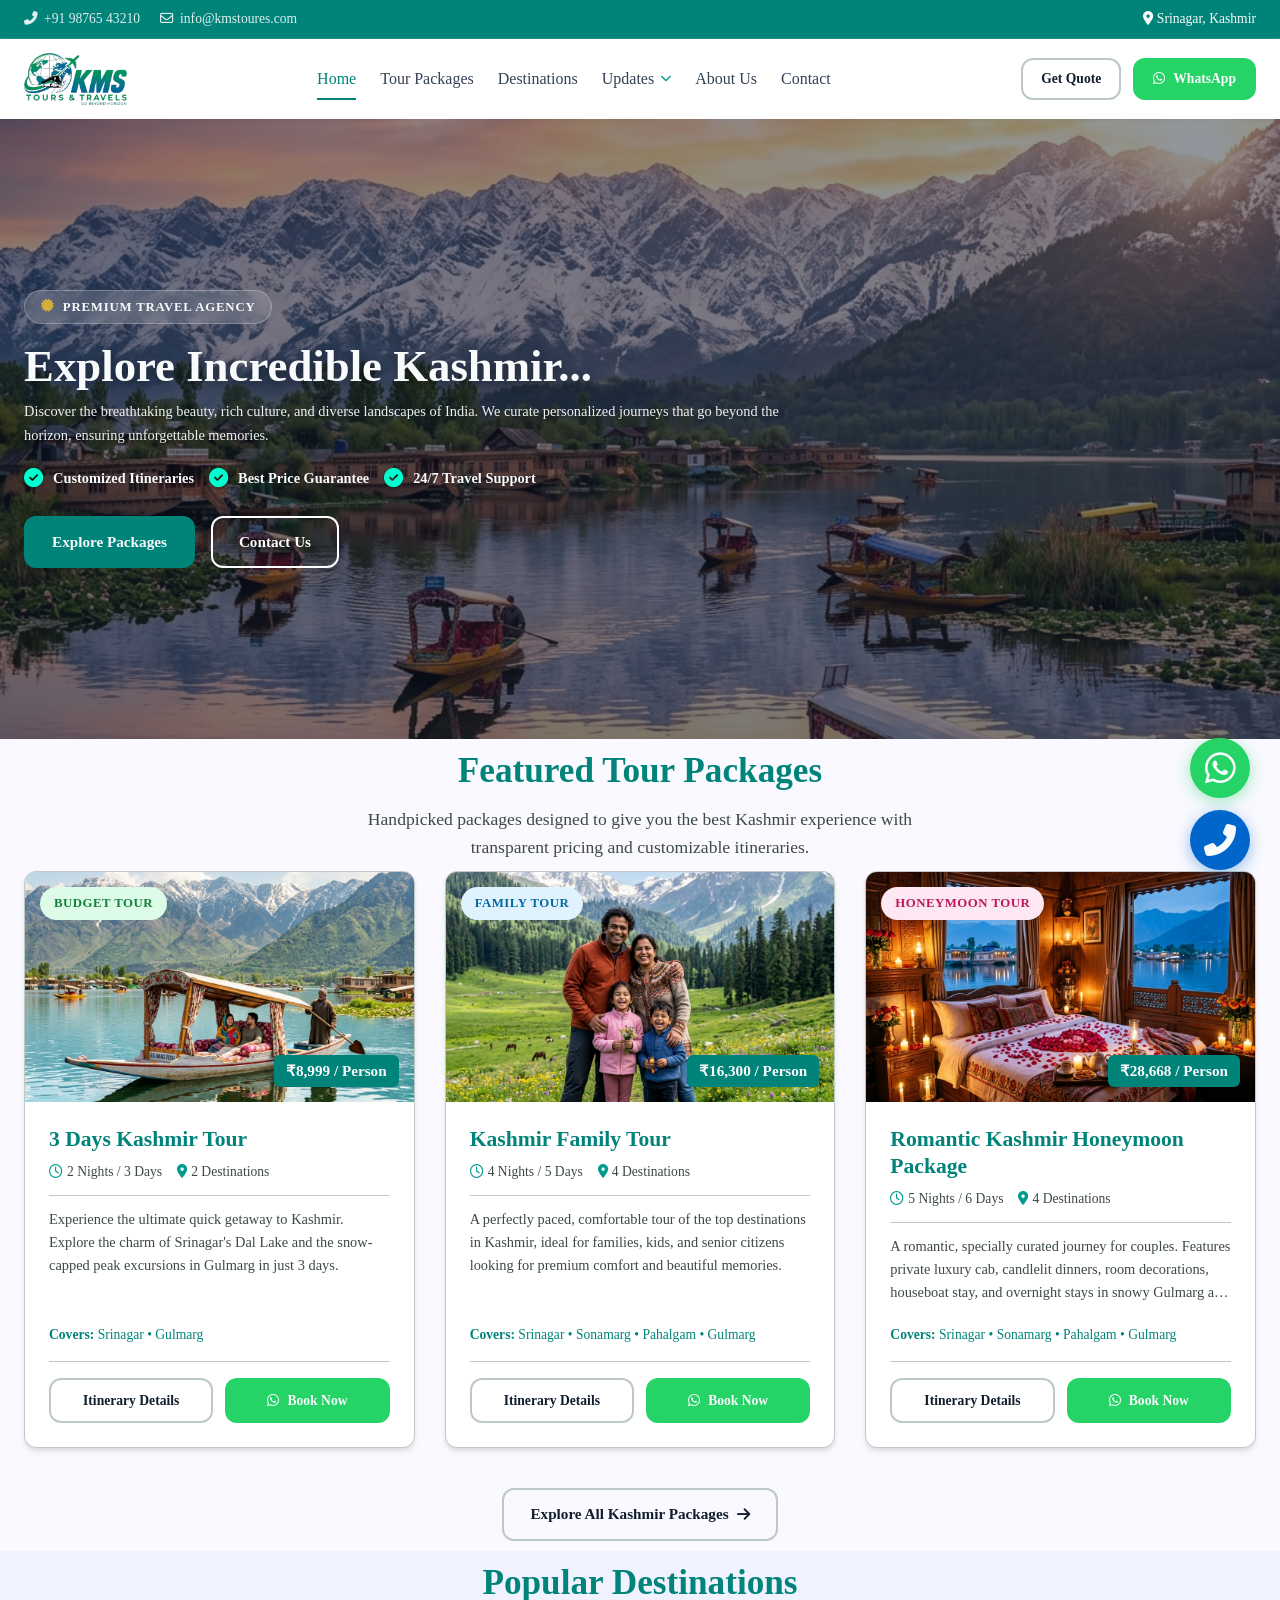
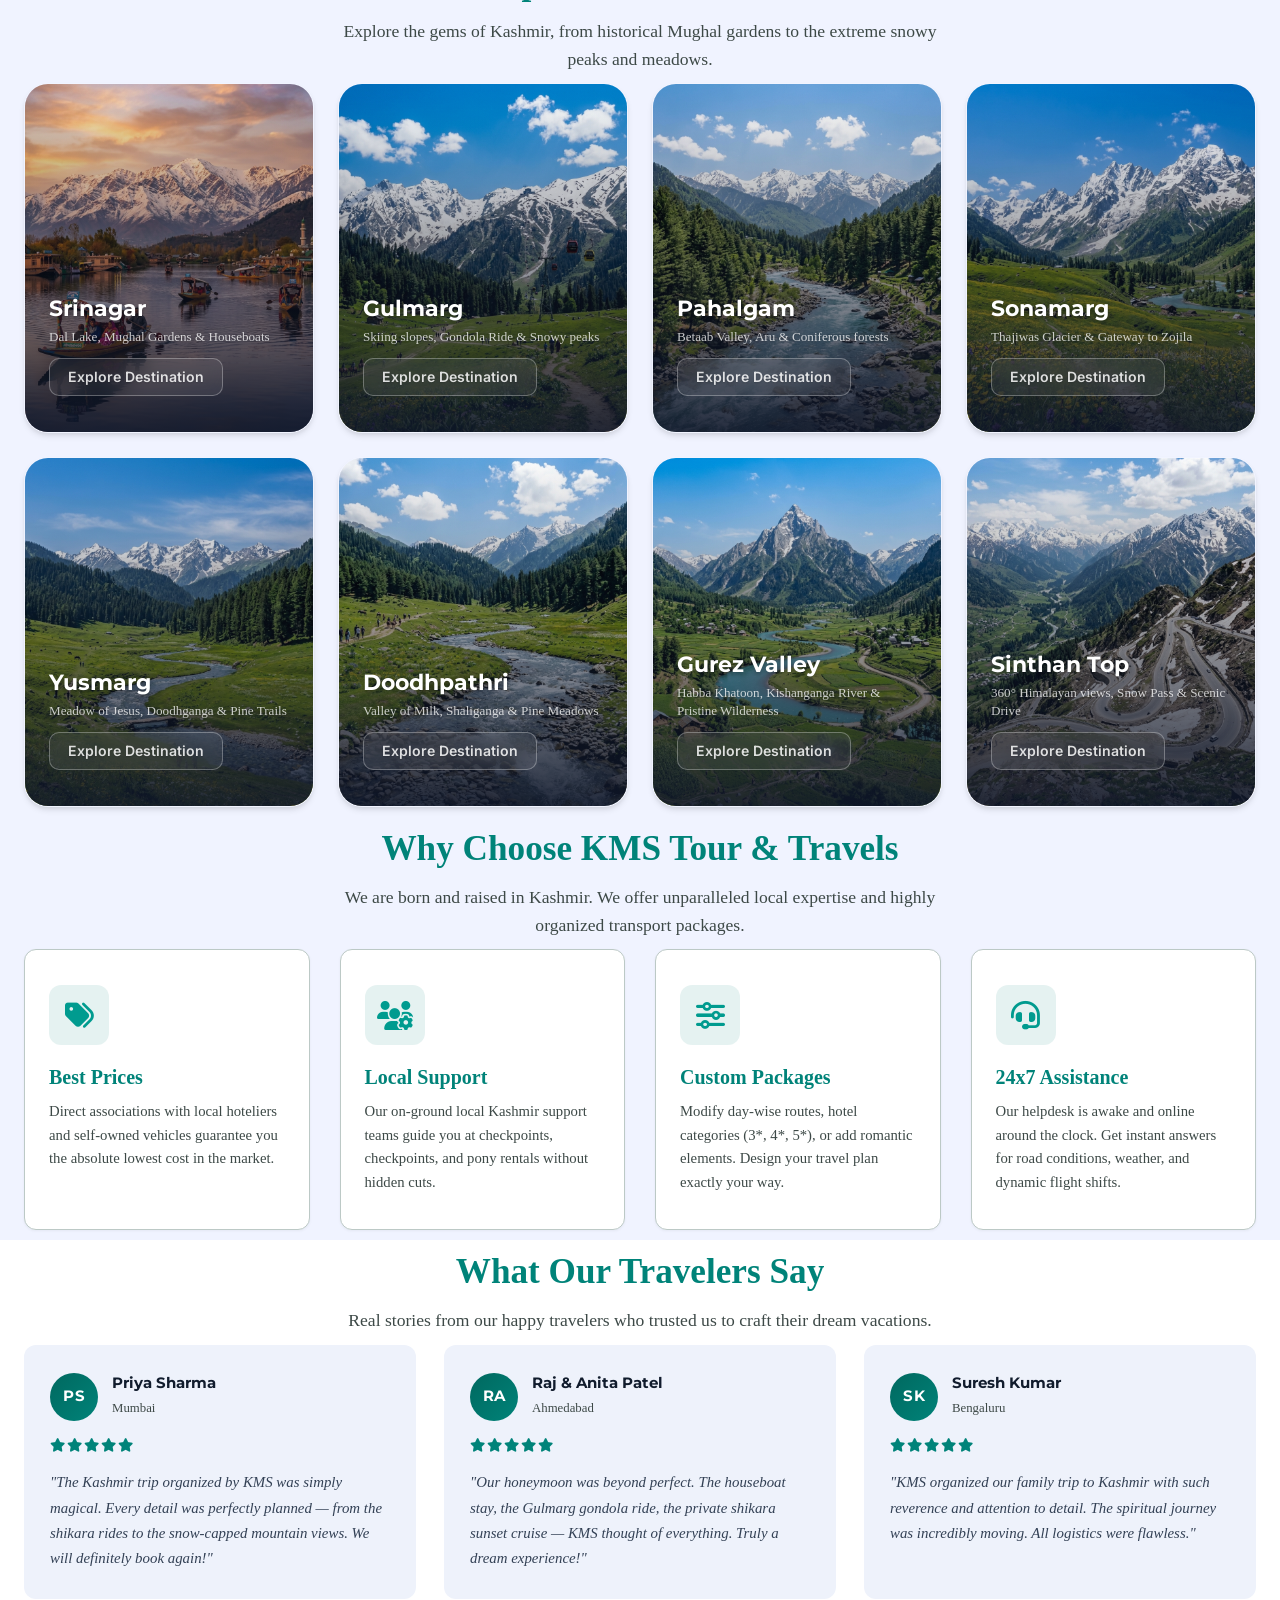
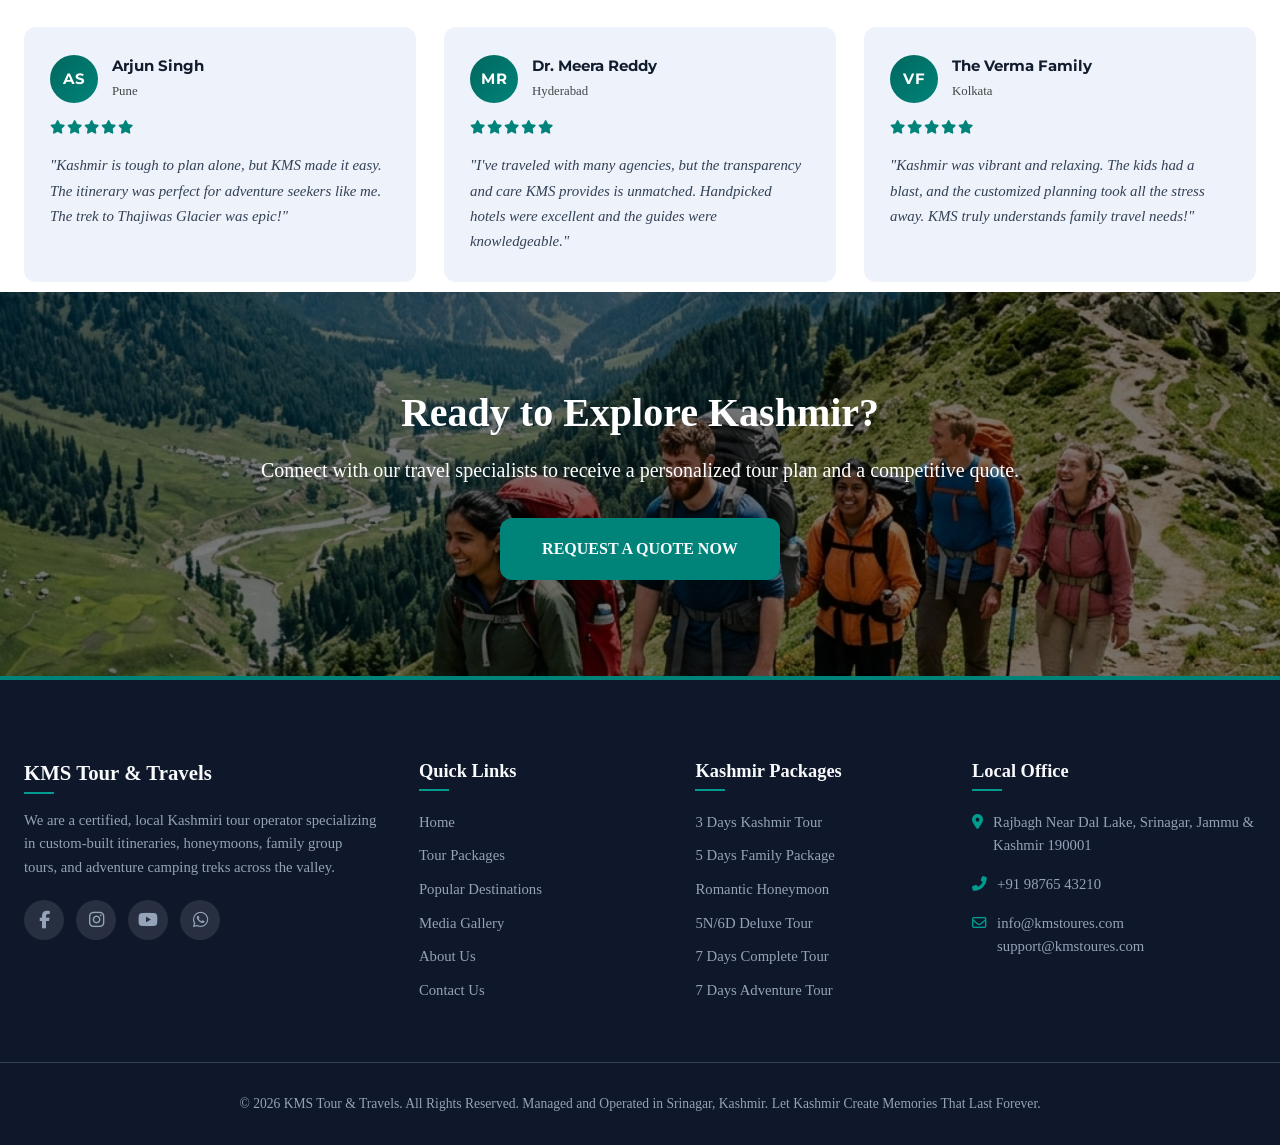
==== commit b4cc2f5b: "tr" ====
--- a/index.html
+++ b/index.html
@@ -299,62 +299,31 @@
     </div>
   </section>
 
-  <!-- Quick Inquiry Form Section -->
-  <section class="section-padding quick-inquiry-section">
-    <div class="container grid inquiry-wrapper">
-      <div class="inquiry-info">
-        <h2>Book Your Kashmir Dream Vacation Today</h2>
-        <p>Planning a trip to Kashmir? Let our destination specialists design the perfect customized package for your
-          budget and timeline.</p>
-        <ul class="inquiry-bullets">
-          <li><i class="fas fa-check-circle"></i> 100% Custom Travel Itinerary</li>
-          <li><i class="fas fa-check-circle"></i> Direct WhatsApp Support Connect</li>
-          <li><i class="fas fa-check-circle"></i> Local Expert Drivers & Guided Visits</li>
-          <li><i class="fas fa-check-circle"></i> Instant Free Customized Quotes</li>
-        </ul>
-      </div>
-
-      <div class="inquiry-form-card" id="quick-inquiry">
-        <h3>Send Free Inquiry</h3>
-        <form id="home-inquiry-form">
-          <div class="form-group">
-            <label for="name">Your Name *</label>
-            <input type="text" name="name" class="form-control" placeholder="Enter your full name" required>
-          </div>
-          <div class="grid" style="grid-template-columns: 1fr 1fr; gap: 15px;">
-            <div class="form-group">
-              <label for="phone">Phone Number *</label>
-              <div class="phone-input-group">
-                <span class="phone-prefix">+91</span>
-                <input type="tel" name="phone" class="form-control" placeholder="10-digit mobile number" required
-                  pattern="[0-9]{10}" maxlength="10" inputmode="numeric"
-                  title="Please enter a valid 10-digit mobile number">
-              </div>
-            </div>
-            <div class="form-group">
-              <label for="email">Email Address *</label>
-              <input type="email" name="email" class="form-control" placeholder="Enter your email" required>
-            </div>
-          </div>
-          <div class="grid" style="grid-template-columns: 1fr 1fr; gap: 15px;">
-            <div class="form-group">
-              <label for="travel_date">Travel Date *</label>
-              <input type="date" name="travel_date" class="form-control" required>
-            </div>
-            <div class="form-group">
-              <label for="travelers">No of Travelers</label>
-              <input type="number" name="travelers" class="form-control" min="1" value="2">
-            </div>
-          </div>
-          <div class="form-group">
-            <label for="message">Requirements / Message</label>
-            <textarea name="message" class="form-control" rows="3"
-              placeholder="Tell us about your budget, interest areas (Honeymoon, Family, Adventure)..."></textarea>
-          </div>
-          <button type="submit" class="btn btn-primary btn-email" id="home-email-btn"
-            style="width: 100%; margin-top: 15px;"><i class="far fa-envelope"></i> Submit Tour Inquiry</button>
-        </form>
-      </div>
+
+  <!-- ═══════════════════════════════════════════
+       10. CTA BANNER
+  ═══════════════════════════════════════════ -->
+  <section class="cta-banner" aria-labelledby="cta-heading"
+    style="position: relative; padding: 6rem 0; overflow: hidden; text-align: center; color: white;">
+    <div class="cta-banner__bg" style="position: absolute; inset: 0; z-index: -2;">
+      <img src="assets\image\gallery\gallery_6.png" alt="" aria-hidden="true" loading="lazy"
+        style="width: 100%; height: 100%; object-fit: cover;">
+      <div class="cta-banner__overlay" aria-hidden="true"
+        style="position: absolute; inset: 0; background-color: rgba(0, 0, 0, 0.5);"></div>
+    </div>
+    <div class="container cta-banner__content" style="position: relative; z-index: 1;">
+      <h2 id="cta-heading" class="text-headline-xl cta-banner__title"
+        style="font-size: 2.5rem; margin-bottom: 1rem; color: white;">
+        Ready to Explore Kashmir?
+      </h2>
+      <p class="text-body-lg cta-banner__desc"
+        style="font-size: 1.25rem; margin-bottom: 2rem; max-width: 800px; margin-left: auto; margin-right: auto; color: white;">
+        Connect with our travel specialists to receive a personalized tour plan and a competitive quote.
+      </p>
+      <a href="contact.html" class="btn btn-primary"
+        style="padding: 1rem 2.5rem; font-size: 1rem; font-weight: bold; text-transform: uppercase;" id="cta-plan-btn">
+        REQUEST A QUOTE NOW
+      </a>
     </div>
   </section>
 
--- a/assets/css/style.css
+++ b/assets/css/style.css
@@ -57,8 +57,12 @@
 }
 
 html, body {
-  overflow-x: hidden;
+  overflow-x: clip;
   max-width: 100%;
+}
+
+app-navbar {
+  display: contents;
 }
 
 html {
